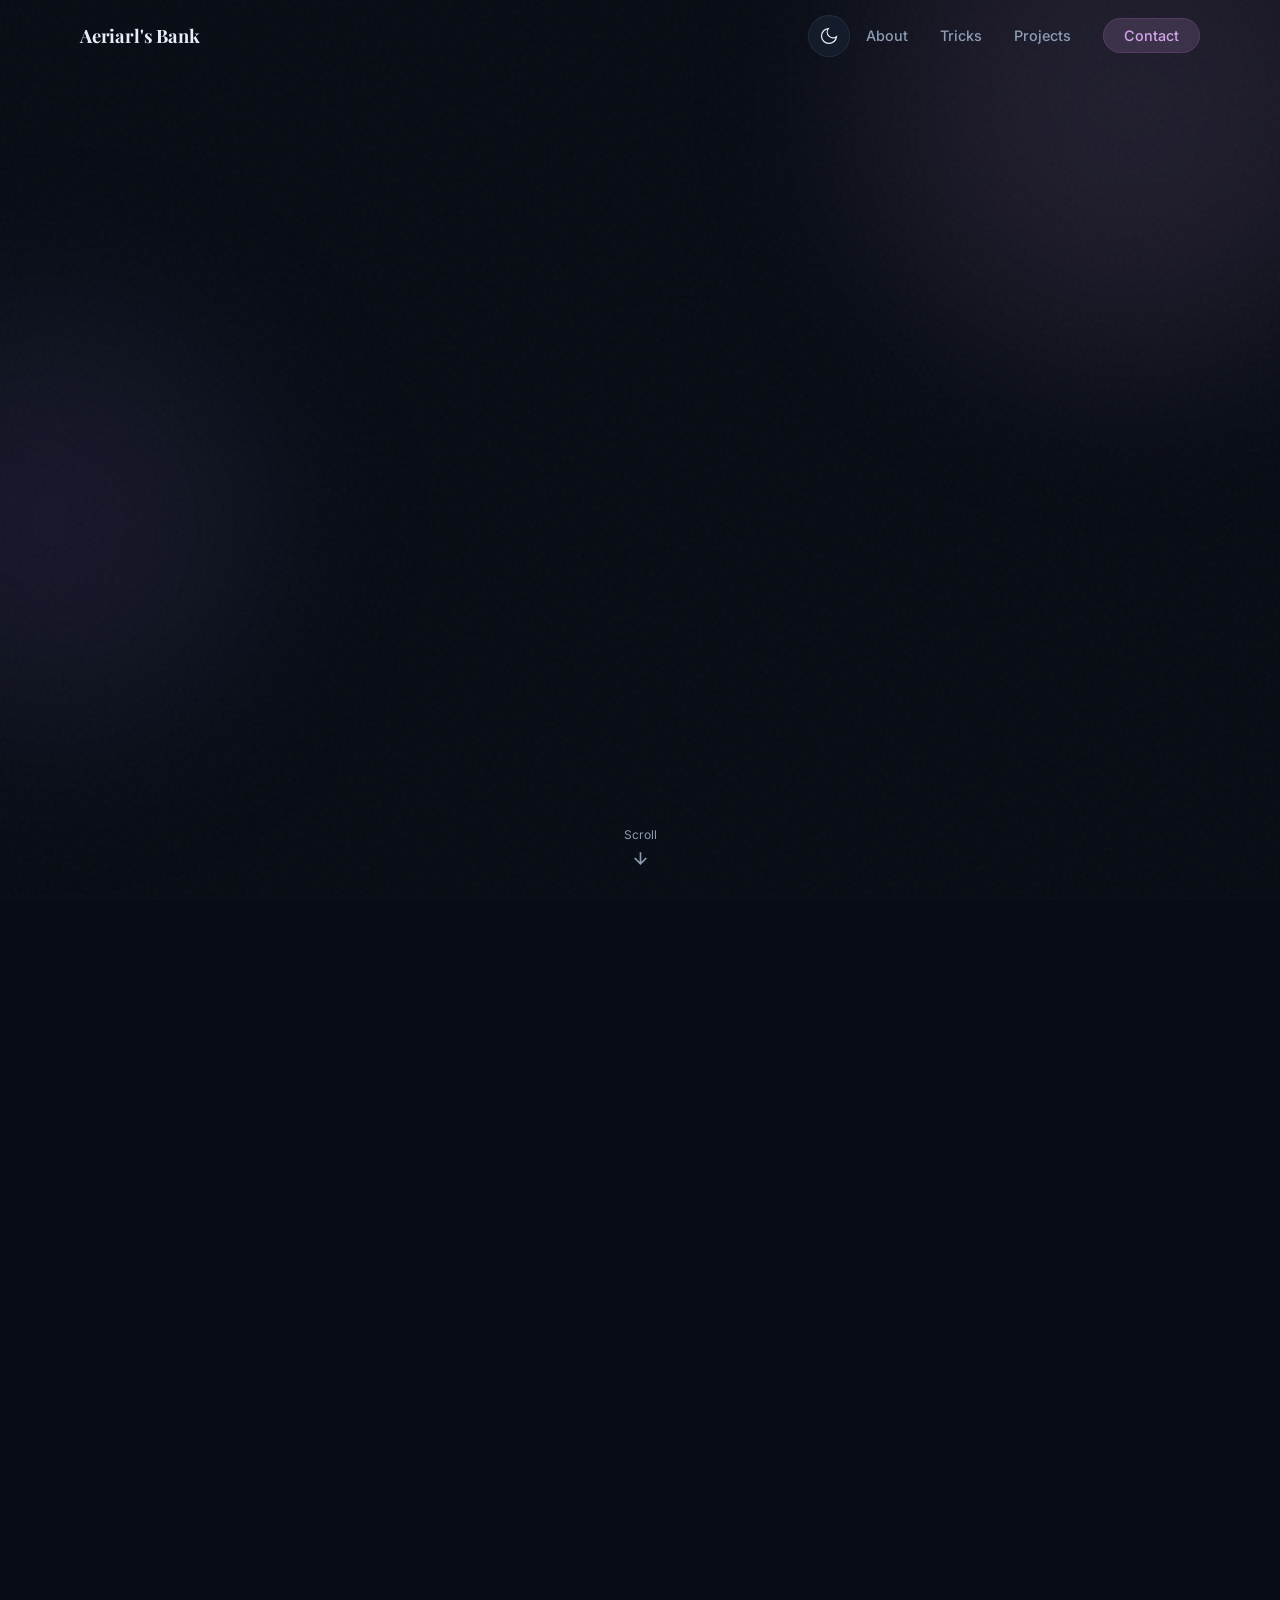
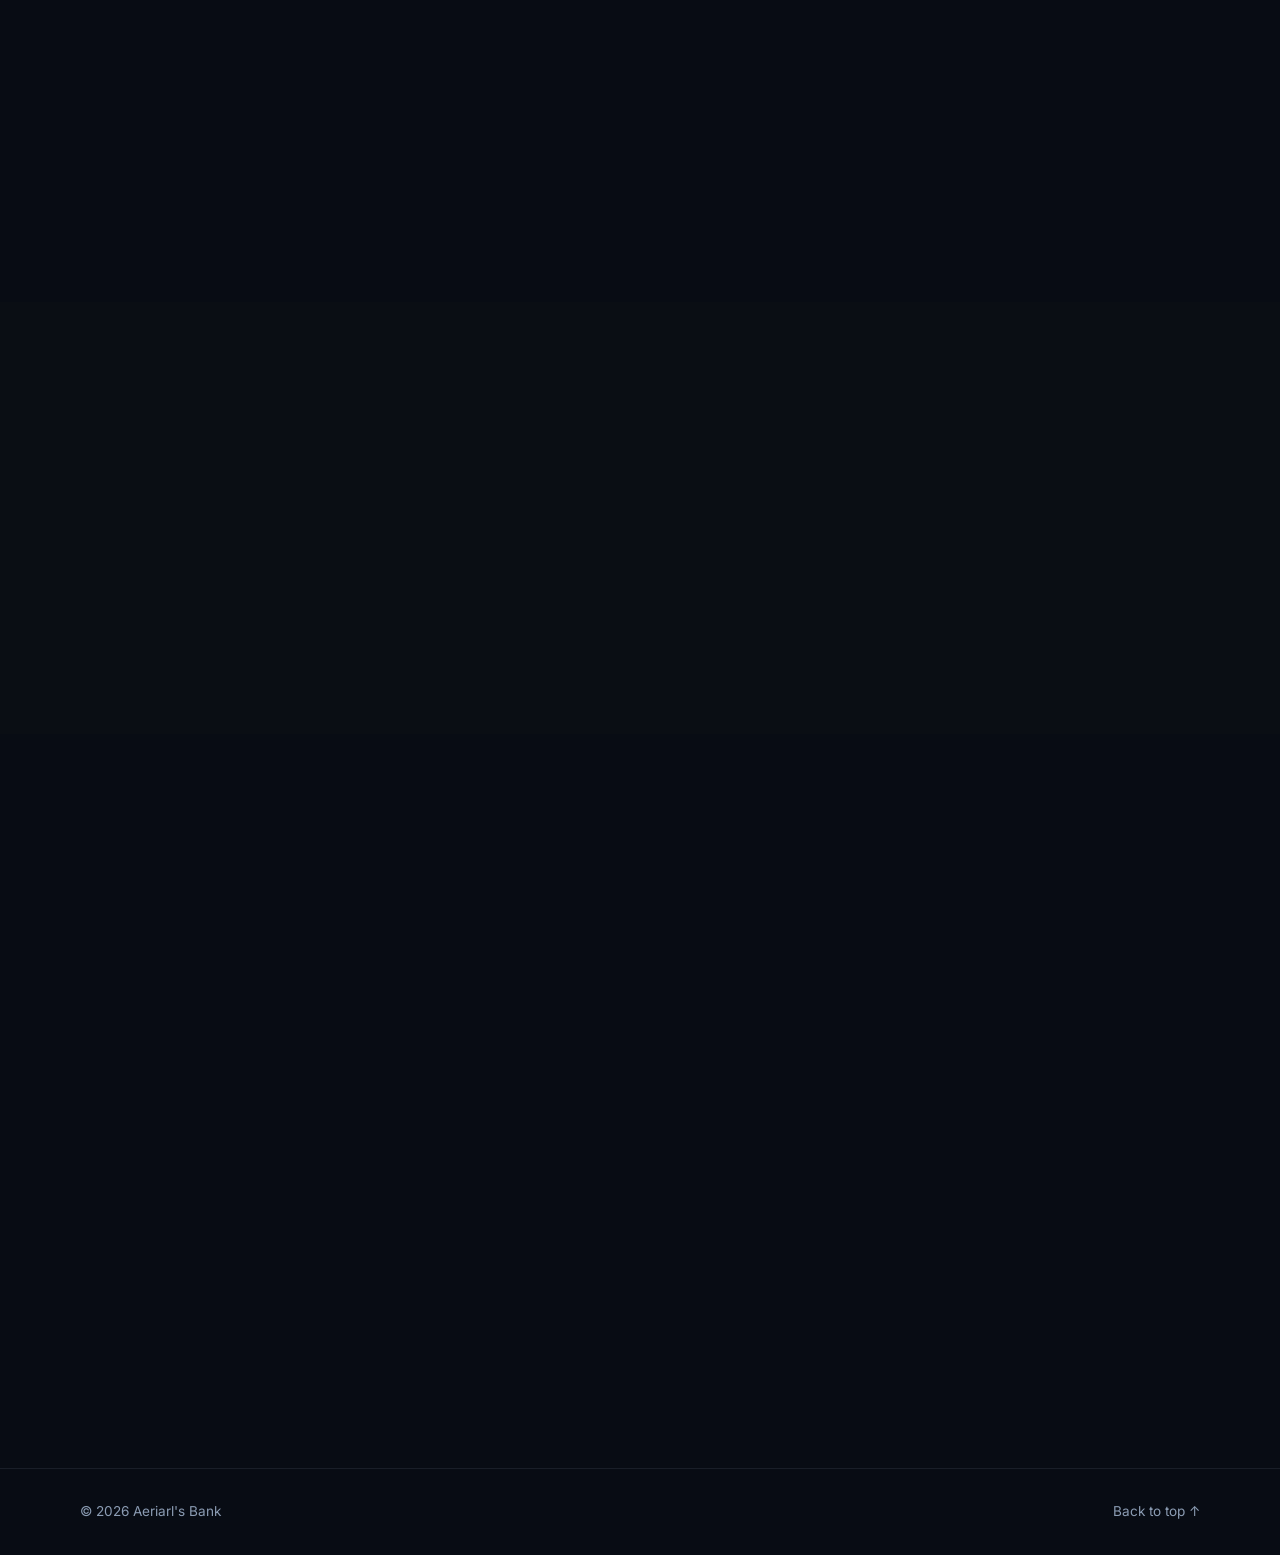
==== index.html @ e7c7d986 "Fix media upload: single video library, explicit About image, GitHub Pages LFS deploy. Co-authored-b" ====
<!DOCTYPE html>
<html lang="en" data-theme="dark">
<head>
  <meta charset="UTF-8" />
  <meta name="viewport" content="width=device-width, initial-scale=1.0" />
  <meta name="description" content="Aeriarl's Bank — discover, track, and combine aerial silks, hoop, and hammock skills." />
  <title>Aeriarl's Bank | Aerial Acrobatics</title>
  <link rel="preconnect" href="https://fonts.googleapis.com" />
  <link rel="preconnect" href="https://fonts.gstatic.com" crossorigin />
  <link href="https://fonts.googleapis.com/css2?family=Inter:wght@400;500;600;700&family=Playfair+Display:wght@600;700&display=swap" rel="stylesheet" />
  <link rel="stylesheet" href="styles.css" />
</head>
<body>
  <div class="noise" aria-hidden="true"></div>
  <div class="gradient-orb gradient-orb--1" aria-hidden="true"></div>
  <div class="gradient-orb gradient-orb--2" aria-hidden="true"></div>

  <header class="header" id="header">
    <nav class="nav container">
      <a href="#hero" class="nav__logo">Aeriarl's Bank</a>
      <div class="nav__actions">
        <button class="theme-toggle" id="themeToggle" type="button" aria-label="Toggle light mode">
          <svg class="theme-toggle__icon theme-toggle__icon--sun" viewBox="0 0 24 24" fill="none" stroke="currentColor" stroke-width="1.5" aria-hidden="true">
            <circle cx="12" cy="12" r="4"/><path d="M12 2v2M12 20v2M4.93 4.93l1.41 1.41M17.66 17.66l1.41 1.41M2 12h2M20 12h2M4.93 19.07l1.41-1.41M17.66 6.34l1.41-1.41"/>
          </svg>
          <svg class="theme-toggle__icon theme-toggle__icon--moon" viewBox="0 0 24 24" fill="none" stroke="currentColor" stroke-width="1.5" aria-hidden="true">
            <path d="M21 12.79A9 9 0 1111.21 3 7 7 0 0021 12.79z"/>
          </svg>
        </button>
        <button class="nav__toggle" id="navToggle" aria-label="Open menu" aria-expanded="false">
          <span></span><span></span><span></span>
        </button>
      </div>
      <ul class="nav__links" id="navLinks">
        <li><a href="#about" class="nav__link">About</a></li>
        <li><a href="#tricks" class="nav__link">Tricks</a></li>
        <li><a href="#projects" class="nav__link">Projects</a></li>
        <li><a href="#contact" class="nav__link nav__link--cta">Contact</a></li>
      </ul>
    </nav>
  </header>

  <main>
    <section class="hero" id="hero">
      <div class="container hero__inner">
        <div class="hero__content reveal">
          <p class="hero__eyebrow">
            <span class="hero__status"></span>
            Aerial silks · Hoop · Hammock
          </p>
          <h1 class="hero__title">
            Welcome to <span class="text-gradient">Aeriarl's Bank</span>
          </h1>
          <p class="hero__desc">
            Your personal library of aerial moves — browse tricks, watch performances,
            and build the routine you've been dreaming about.
          </p>
          <div class="hero__actions">
            <a href="#tricks" class="btn btn--primary">Explore Tricks</a>
            <a href="#projects" class="btn btn--ghost">Watch Projects</a>
          </div>
          <div class="hero__stats">
            <div class="hero__stat">
              <span class="hero__stat-num" data-count="4">0</span>
              <span class="hero__stat-label">Trick Videos</span>
            </div>
            <div class="hero__stat">
              <span class="hero__stat-num" data-count="4">0</span>
              <span class="hero__stat-label">Projects</span>
            </div>
            <div class="hero__stat">
              <span class="hero__stat-num" data-count="3">0</span>
              <span class="hero__stat-label">Apparatus</span>
            </div>
          </div>
        </div>
        <div class="hero__visual reveal reveal--delay">
          <div class="hero__card">
            <div class="hero__card-icon">✦</div>
            <h3>Silks · Hoop · Hammock</h3>
            <p>Scroll the feed, search by description, and save inspiration for your next session.</p>
          </div>
        </div>
      </div>
      <a href="#about" class="hero__scroll" aria-label="Scroll to about">
        <span>Scroll</span>
        <svg width="20" height="20" viewBox="0 0 24 24" fill="none" stroke="currentColor" stroke-width="2"><path d="M12 5v14M19 12l-7 7-7-7"/></svg>
      </a>
    </section>

    <section class="section about" id="about">
      <div class="container">
        <div class="section__header reveal">
          <span class="section__tag">01 — About</span>
          <h2 class="section__title">The Bank</h2>
        </div>
        <div class="about__banner reveal">
          <img
            src="assets/images/about-bg.jpeg"
            alt="Aerial acrobatics"
            class="about__banner-img"
            width="1920"
            height="1080"
            loading="eager"
          />
          <div class="about__banner-overlay" aria-hidden="true"></div>
          <div class="about__banner-content">
            <p class="about__banner-text">
              Discover, track, and combine aerial silks, hoop, and hammock skills. Built to spark
              inspiration for your next routine, performance, or training session.
            </p>
          </div>
        </div>
      </div>
    </section>

    <section class="section feed-section" id="tricks">
      <div class="container">
        <div class="section__header reveal">
          <span class="section__tag">02 — Tricks</span>
          <h2 class="section__title">Trick Library</h2>
          <p class="section__subtitle">Swipe through aerial moves — tap a video to play, read the description below.</p>
        </div>
        <div class="feed-toolbar reveal">
          <div class="search-bar">
            <svg viewBox="0 0 24 24" fill="none" stroke="currentColor" stroke-width="2" aria-hidden="true"><circle cx="11" cy="11" r="8"/><path d="M21 21l-4.35-4.35"/></svg>
            <input type="search" id="tricksSearch" placeholder="Search tricks by description..." autocomplete="off" />
          </div>
        </div>
        <div class="video-feed" id="tricksFeed" aria-label="Tricks video feed"></div>
        <p class="feed-empty" id="tricksEmpty" hidden>No tricks match your search.</p>
      </div>
    </section>

    <section class="section feed-section feed-section--alt" id="projects">
      <div class="container">
        <div class="section__header reveal">
          <span class="section__tag">03 — Projects</span>
          <h2 class="section__title">Performance Library</h2>
          <p class="section__subtitle">Full routines and projects from the aerial acrobatics collection.</p>
        </div>
        <div class="feed-toolbar reveal">
          <div class="search-bar">
            <svg viewBox="0 0 24 24" fill="none" stroke="currentColor" stroke-width="2" aria-hidden="true"><circle cx="11" cy="11" r="8"/><path d="M21 21l-4.35-4.35"/></svg>
            <input type="search" id="projectsSearch" placeholder="Search projects by description..." autocomplete="off" />
          </div>
        </div>
        <div class="video-feed" id="projectsFeed" aria-label="Projects video feed"></div>
        <p class="feed-empty" id="projectsEmpty" hidden>No projects match your search.</p>
      </div>
    </section>

    <section class="section contact" id="contact">
      <div class="container">
        <div class="contact__wrapper reveal">
          <div class="contact__info">
            <span class="section__tag">04 — Contact</span>
            <h2 class="section__title">Get in Touch</h2>
            <p>Questions about a trick, collaboration, or training? Send a message.</p>
            <div class="contact__links">
              <a href="mailto:hello@aeriarl.dev" class="contact__link">
                <svg viewBox="0 0 24 24" fill="none" stroke="currentColor" stroke-width="1.5"><path d="M3 8l7.89 5.26a2 2 0 002.22 0L21 8M5 19h14a2 2 0 002-2V7a2 2 0 00-2-2H5a2 2 0 00-2 2v10a2 2 0 002 2z"/></svg>
                hello@aeriarl.dev
              </a>
              <a href="https://github.com/tzabaryhagar-web/aerial-web" target="_blank" rel="noopener noreferrer" class="contact__link">
                <svg viewBox="0 0 24 24" fill="currentColor"><path d="M12 0C5.37 0 0 5.37 0 12c0 5.31 3.435 9.795 8.205 11.385.6.105.825-.255.825-.57 0-.285-.015-1.23-.015-2.235-3.015.555-3.795-.735-4.035-1.41-.135-.345-.72-1.41-1.23-1.695-.42-.225-1.02-.78-.015-.795.945-.015 1.62.87 1.845 1.23 1.08 1.815 2.805 1.305 3.495.99.105-.78.42-1.305.765-1.605-2.67-.3-5.46-1.335-5.46-5.925 0-1.305.465-2.385 1.23-3.225-.12-.3-.54-1.53.12-3.18 0 0 1.005-.315 3.3 1.23.96-.27 1.98-.405 3-.405s2.04.135 3 .405c2.295-1.56 3.3-1.23 3.3-1.23.66 1.65.24 2.88.12 3.18.765.84 1.23 1.905 1.23 3.225 0 4.605-2.805 5.625-5.475 5.925.435.375.81 1.095.81 2.22 0 1.605-.015 2.895-.015 3.3 0 .315.225.69.825.57A12.02 12.02 0 0024 12c0-6.63-5.37-12-12-12z"/></svg>
                GitHub
              </a>
            </div>
          </div>
          <form class="contact__form" id="contactForm" novalidate>
            <div class="form-group">
              <label for="name">Name</label>
              <input type="text" id="name" name="name" placeholder="Your name" required />
            </div>
            <div class="form-group">
              <label for="email">Email</label>
              <input type="email" id="email" name="email" placeholder="you@email.com" required />
            </div>
            <div class="form-group">
              <label for="message">Message</label>
              <textarea id="message" name="message" rows="4" placeholder="Your message..." required></textarea>
            </div>
            <button type="submit" class="btn btn--primary btn--full">Send Message</button>
            <p class="form-status" id="formStatus" role="status" aria-live="polite"></p>
          </form>
        </div>
      </div>
    </section>
  </main>

  <footer class="footer">
    <div class="container footer__inner">
      <p>&copy; <span id="year"></span> Aeriarl's Bank</p>
      <a href="#hero" class="footer__top">Back to top ↑</a>
    </div>
  </footer>

  <script src="videos-data.js"></script>
  <script src="script.js"></script>
</body>
</html>
---- styles.css ----
/* ===== Dark theme (default) ===== */
:root,
[data-theme="dark"] {
  --bg: #080c14;
  --bg-elevated: #0f1520;
  --surface: #141c2b;
  --surface-hover: #1a2438;
  --border: rgba(148, 163, 184, 0.12);
  --text: #e8edf5;
  --text-muted: #8b9cb3;
  --accent: #d4a5e8;
  --accent-secondary: #a78bfa;
  --accent-dim: rgba(212, 165, 232, 0.15);
  --gradient: linear-gradient(135deg, #d4a5e8 0%, #a78bfa 45%, #f0abfc 100%);
  --shadow: 0 4px 24px rgba(0, 0, 0, 0.4);
  --shadow-lg: 0 20px 60px rgba(0, 0, 0, 0.5);
  --orb-1: rgba(212, 165, 232, 0.12);
  --orb-2: rgba(167, 139, 250, 0.1);
  --header-bg: rgba(8, 12, 20, 0.85);
  --overlay: rgba(8, 12, 20, 0.38);
  --feed-bg: #0a0e14;
  --noise-opacity: 0.03;
}

/* ===== Light theme (soft, not white) ===== */
[data-theme="light"] {
  --bg: #f0ebe8;
  --bg-elevated: #e8e2de;
  --surface: #faf7f5;
  --surface-hover: #f3eeea;
  --border: rgba(120, 90, 110, 0.15);
  --text: #2d2430;
  --text-muted: #6b5d6e;
  --accent: #9b5ca8;
  --accent-secondary: #7c5cbf;
  --accent-dim: rgba(155, 92, 168, 0.12);
  --gradient: linear-gradient(135deg, #9b5ca8 0%, #7c5cbf 50%, #c77dba 100%);
  --shadow: 0 4px 24px rgba(80, 60, 70, 0.1);
  --shadow-lg: 0 20px 50px rgba(80, 60, 70, 0.12);
  --orb-1: rgba(155, 92, 168, 0.08);
  --orb-2: rgba(124, 92, 191, 0.06);
  --header-bg: rgba(240, 235, 232, 0.9);
  --overlay: rgba(250, 247, 245, 0.52);
  --feed-bg: #ebe6e3;
  --noise-opacity: 0.02;
}

/* ===== Shared tokens ===== */
:root {
  --radius: 12px;
  --radius-lg: 20px;
  --font: "Inter", system-ui, sans-serif;
  --font-display: "Playfair Display", Georgia, serif;
  --header-h: 72px;
  --transition: 0.25s cubic-bezier(0.4, 0, 0.2, 1);
  --feed-card-w: min(340px, 85vw);
  --feed-card-h: min(560px, 78vh);
}

*, *::before, *::after { box-sizing: border-box; margin: 0; padding: 0; }

html {
  scroll-behavior: smooth;
  scroll-padding-top: var(--header-h);
}

body {
  font-family: var(--font);
  background: var(--bg);
  color: var(--text);
  line-height: 1.6;
  overflow-x: hidden;
  -webkit-font-smoothing: antialiased;
  transition: background 0.35s ease, color 0.35s ease;
}

img, svg, video { display: block; max-width: 100%; }

a { color: inherit; text-decoration: none; }
ul { list-style: none; }
button, input, textarea { font: inherit; color: inherit; border: none; background: none; }

.container {
  width: min(1120px, 100% - 2rem);
  margin-inline: auto;
}

.text-gradient {
  background: var(--gradient);
  -webkit-background-clip: text;
  background-clip: text;
  -webkit-text-fill-color: transparent;
}

/* ===== Background ===== */
.noise {
  position: fixed;
  inset: 0;
  pointer-events: none;
  z-index: 0;
  opacity: var(--noise-opacity);
  background-image: url("data:image/svg+xml,%3Csvg viewBox='0 0 256 256' xmlns='http://www.w3.org/2000/svg'%3E%3Cfilter id='n'%3E%3CfeTurbulence type='fractalNoise' baseFrequency='0.9' numOctaves='4' stitchTiles='stitch'/%3E%3C/filter%3E%3Crect width='100%25' height='100%25' filter='url(%23n)'/%3E%3C/svg%3E");
}

.gradient-orb {
  position: fixed;
  border-radius: 50%;
  filter: blur(100px);
  pointer-events: none;
  z-index: 0;
  transition: background 0.35s ease;
}

.gradient-orb--1 {
  width: 500px;
  height: 500px;
  background: var(--orb-1);
  top: -150px;
  right: -100px;
}

.gradient-orb--2 {
  width: 400px;
  height: 400px;
  background: var(--orb-2);
  bottom: 20%;
  left: -150px;
}

/* ===== Header ===== */
.header {
  position: fixed;
  top: 0;
  left: 0;
  right: 0;
  z-index: 100;
  height: var(--header-h);
  transition: background var(--transition), box-shadow var(--transition);
}

.header--scrolled {
  background: var(--header-bg);
  backdrop-filter: blur(16px);
  -webkit-backdrop-filter: blur(16px);
  border-bottom: 1px solid var(--border);
}

.nav {
  display: flex;
  align-items: center;
  justify-content: space-between;
  height: 100%;
  gap: 1rem;
}

.nav__logo {
  font-family: var(--font-display);
  font-weight: 700;
  font-size: 1.15rem;
  letter-spacing: -0.01em;
  white-space: nowrap;
}

.nav__actions {
  display: flex;
  align-items: center;
  gap: 0.75rem;
  margin-left: auto;
}

.nav__links {
  display: flex;
  align-items: center;
  gap: 2rem;
}

.nav__link {
  font-size: 0.9rem;
  font-weight: 500;
  color: var(--text-muted);
  transition: color var(--transition);
  position: relative;
}

.nav__link::after {
  content: "";
  position: absolute;
  bottom: -4px;
  left: 0;
  width: 0;
  height: 2px;
  background: var(--gradient);
  border-radius: 2px;
  transition: width var(--transition);
}

.nav__link:hover,
.nav__link--active { color: var(--text); }

.nav__link:hover::after,
.nav__link--active::after { width: 100%; }

.nav__link--cta {
  padding: 0.5rem 1.25rem;
  background: var(--accent-dim);
  border: 1px solid rgba(155, 92, 168, 0.25);
  border-radius: 999px;
  color: var(--accent);
}

.nav__link--cta::after { display: none; }

.theme-toggle {
  width: 42px;
  height: 42px;
  display: flex;
  align-items: center;
  justify-content: center;
  border-radius: 50%;
  border: 1px solid var(--border);
  background: var(--surface);
  cursor: pointer;
  transition: border-color var(--transition), transform var(--transition);
}

.theme-toggle:hover {
  border-color: var(--accent);
  transform: scale(1.05);
}

.theme-toggle svg { width: 20px; height: 20px; }

.theme-toggle__icon--sun { display: none; }
.theme-toggle__icon--moon { display: block; }

[data-theme="light"] .theme-toggle__icon--sun { display: block; }
[data-theme="light"] .theme-toggle__icon--moon { display: none; }

.nav__toggle {
  display: none;
  flex-direction: column;
  gap: 5px;
  cursor: pointer;
  padding: 4px;
}

.nav__toggle span {
  display: block;
  width: 24px;
  height: 2px;
  background: var(--text);
  border-radius: 2px;
  transition: transform var(--transition), opacity var(--transition);
}

.nav__toggle--open span:nth-child(1) { transform: translateY(7px) rotate(45deg); }
.nav__toggle--open span:nth-child(2) { opacity: 0; }
.nav__toggle--open span:nth-child(3) { transform: translateY(-7px) rotate(-45deg); }

/* ===== Buttons ===== */
.btn {
  display: inline-flex;
  align-items: center;
  justify-content: center;
  padding: 0.75rem 1.5rem;
  font-weight: 600;
  font-size: 0.9rem;
  border-radius: 999px;
  cursor: pointer;
  transition: transform var(--transition), box-shadow var(--transition);
}

.btn:active { transform: scale(0.98); }

.btn--primary {
  background: var(--gradient);
  color: #fff;
  box-shadow: var(--shadow);
}

[data-theme="light"] .btn--primary { color: #fff; }

.btn--ghost {
  border: 1px solid var(--border);
  color: var(--text);
}

.btn--ghost:hover {
  border-color: var(--accent);
  color: var(--accent);
}

.btn--full { width: 100%; }

/* ===== Hero ===== */
.hero {
  position: relative;
  min-height: 100vh;
  display: flex;
  align-items: center;
  padding-top: var(--header-h);
  z-index: 1;
}

.hero__inner {
  display: grid;
  grid-template-columns: 1fr 1fr;
  gap: 4rem;
  align-items: center;
  padding-block: 4rem;
}

.hero__eyebrow {
  display: inline-flex;
  align-items: center;
  gap: 0.5rem;
  font-size: 0.85rem;
  color: var(--text-muted);
  margin-bottom: 1.25rem;
  padding: 0.35rem 0.85rem;
  background: var(--surface);
  border: 1px solid var(--border);
  border-radius: 999px;
}

.hero__status {
  width: 8px;
  height: 8px;
  background: var(--accent);
  border-radius: 50%;
  animation: pulse 2s ease-in-out infinite;
}

@keyframes pulse {
  0%, 100% { opacity: 1; }
  50% { opacity: 0.4; }
}

.hero__title {
  font-family: var(--font-display);
  font-size: clamp(2.25rem, 5vw, 3.5rem);
  font-weight: 700;
  line-height: 1.15;
  letter-spacing: -0.02em;
  margin-bottom: 1.25rem;
}

.hero__desc {
  font-size: 1.05rem;
  color: var(--text-muted);
  max-width: 32rem;
  margin-bottom: 2rem;
}

.hero__actions {
  display: flex;
  flex-wrap: wrap;
  gap: 1rem;
  margin-bottom: 2.5rem;
}

.hero__stats { display: flex; gap: 2.5rem; }

.hero__stat-num {
  display: block;
  font-size: 1.75rem;
  font-weight: 700;
  color: var(--accent);
}

.hero__stat-label {
  font-size: 0.8rem;
  color: var(--text-muted);
}

.hero__card {
  padding: 2.5rem;
  background: var(--surface);
  border: 1px solid var(--border);
  border-radius: var(--radius-lg);
  box-shadow: var(--shadow-lg);
  text-align: center;
}

.hero__card-icon {
  font-size: 2.5rem;
  color: var(--accent);
  margin-bottom: 1rem;
}

.hero__card h3 {
  font-family: var(--font-display);
  font-size: 1.35rem;
  margin-bottom: 0.75rem;
}

.hero__card p { color: var(--text-muted); font-size: 0.95rem; }

.hero__scroll {
  position: absolute;
  bottom: 2rem;
  left: 50%;
  transform: translateX(-50%);
  display: flex;
  flex-direction: column;
  align-items: center;
  gap: 0.25rem;
  font-size: 0.75rem;
  color: var(--text-muted);
  animation: bounce 2s ease-in-out infinite;
}

@keyframes bounce {
  0%, 100% { transform: translateX(-50%) translateY(0); }
  50% { transform: translateX(-50%) translateY(6px); }
}

/* ===== Sections ===== */
.section {
  position: relative;
  padding: 5rem 0;
  z-index: 1;
}

.section__tag {
  display: inline-block;
  font-size: 0.8rem;
  font-weight: 600;
  letter-spacing: 0.06em;
  text-transform: uppercase;
  color: var(--accent);
  margin-bottom: 0.5rem;
}

.section__title {
  font-family: var(--font-display);
  font-size: clamp(1.75rem, 4vw, 2.5rem);
  font-weight: 700;
  letter-spacing: -0.02em;
}

.section__subtitle {
  margin-top: 0.5rem;
  color: var(--text-muted);
  font-size: 0.95rem;
  max-width: 36rem;
}

.section__header { margin-bottom: 2rem; }

.reveal {
  opacity: 0;
  transform: translateY(24px);
  transition: opacity 0.6s ease, transform 0.6s ease;
}

.reveal--visible { opacity: 1; transform: translateY(0); }
.reveal--delay { transition-delay: 0.1s; }

/* ===== About banner ===== */
.about__banner {
  position: relative;
  border-radius: var(--radius-lg);
  overflow: hidden;
  min-height: 280px;
  border: 1px solid var(--border);
  box-shadow: var(--shadow-lg);
}

.about__banner-img {
  position: absolute;
  inset: 0;
  width: 100%;
  height: 100%;
  object-fit: cover;
  object-position: center;
}

.about__banner-overlay {
  position: absolute;
  inset: 0;
  background: var(--overlay);
  backdrop-filter: blur(1px);
}

.about__banner-content {
  position: relative;
  z-index: 1;
  display: flex;
  align-items: center;
  justify-content: center;
  min-height: 280px;
  padding: 3rem 2rem;
}

.about__banner-text {
  font-family: var(--font-display);
  font-size: clamp(1.15rem, 2.5vw, 1.5rem);
  font-weight: 600;
  line-height: 1.55;
  text-align: center;
  max-width: 42rem;
  color: var(--text);
  text-shadow: 0 1px 24px rgba(0, 0, 0, 0.15);
}

[data-theme="light"] .about__banner-text {
  text-shadow: 0 1px 12px rgba(255, 255, 255, 0.5);
}

/* ===== Search bar ===== */
.feed-toolbar { margin-bottom: 1.5rem; }

.search-bar {
  display: flex;
  align-items: center;
  gap: 0.75rem;
  padding: 0.85rem 1.25rem;
  background: var(--surface);
  border: 1px solid var(--border);
  border-radius: 999px;
  max-width: 480px;
  transition: border-color var(--transition), box-shadow var(--transition);
}

.search-bar:focus-within {
  border-color: var(--accent);
  box-shadow: 0 0 0 3px var(--accent-dim);
}

.search-bar svg {
  width: 20px;
  height: 20px;
  color: var(--text-muted);
  flex-shrink: 0;
}

.search-bar input {
  flex: 1;
  min-width: 0;
  background: transparent;
}

.search-bar input::placeholder { color: var(--text-muted); }
.search-bar input:focus { outline: none; }

.feed-section--alt { background: var(--feed-bg); }

.feed-empty {
  text-align: center;
  color: var(--text-muted);
  padding: 2rem;
}

/* ===== TikTok-style video feed ===== */
.video-feed {
  display: flex;
  gap: 1.25rem;
  overflow-x: auto;
  overflow-y: hidden;
  scroll-snap-type: x mandatory;
  scroll-padding: 1rem;
  padding: 0.5rem 0 1.5rem;
  -webkit-overflow-scrolling: touch;
  scrollbar-width: thin;
  scrollbar-color: var(--accent) transparent;
}

.video-feed::-webkit-scrollbar { height: 6px; }
.video-feed::-webkit-scrollbar-thumb {
  background: var(--accent);
  border-radius: 999px;
}

.video-card {
  flex: 0 0 var(--feed-card-w);
  scroll-snap-align: center;
  scroll-snap-stop: always;
  display: flex;
  flex-direction: column;
  background: var(--surface);
  border: 1px solid var(--border);
  border-radius: var(--radius-lg);
  overflow: hidden;
  box-shadow: var(--shadow);
  transition: transform var(--transition), box-shadow var(--transition);
}

.video-card:hover {
  transform: translateY(-4px);
  box-shadow: var(--shadow-lg);
}

.video-card.is-hidden { display: none; }

.video-card__media {
  position: relative;
  width: 100%;
  height: var(--feed-card-h);
  background: #000;
  cursor: pointer;
}

.video-card__media video {
  width: 100%;
  height: 100%;
  object-fit: cover;
}

.video-card__play {
  position: absolute;
  inset: 0;
  display: flex;
  align-items: center;
  justify-content: center;
  background: rgba(0, 0, 0, 0.25);
  transition: opacity var(--transition);
  pointer-events: none;
}

.video-card__play svg {
  width: 56px;
  height: 56px;
  color: #fff;
  filter: drop-shadow(0 2px 8px rgba(0, 0, 0, 0.4));
}

.video-card.is-playing .video-card__play {
  opacity: 0;
}

.video-card__body {
  padding: 1.25rem;
  flex: 1;
}

.video-card__title {
  font-weight: 700;
  font-size: 1.05rem;
  margin-bottom: 0.35rem;
}

.video-card__desc {
  font-size: 0.88rem;
  color: var(--text-muted);
  line-height: 1.5;
  display: -webkit-box;
  -webkit-line-clamp: 3;
  -webkit-box-orient: vertical;
  overflow: hidden;
}

.video-card__tags {
  display: flex;
  flex-wrap: wrap;
  gap: 0.35rem;
  margin-top: 0.75rem;
}

.video-card__tags span {
  font-size: 0.7rem;
  padding: 0.2rem 0.55rem;
  background: var(--accent-dim);
  color: var(--accent);
  border-radius: 999px;
}

/* ===== Contact ===== */
.contact__wrapper {
  display: grid;
  grid-template-columns: 1fr 1fr;
  gap: 4rem;
  padding: 3rem;
  background: var(--surface);
  border: 1px solid var(--border);
  border-radius: var(--radius-lg);
}

.contact__info .section__title { margin-bottom: 1rem; }
.contact__info > p { color: var(--text-muted); margin-bottom: 2rem; }

.contact__links { display: flex; flex-direction: column; gap: 1rem; }

.contact__link {
  display: inline-flex;
  align-items: center;
  gap: 0.75rem;
  font-size: 0.95rem;
  color: var(--text-muted);
  transition: color var(--transition);
}

.contact__link:hover { color: var(--accent); }
.contact__link svg { width: 20px; height: 20px; }

.form-group { margin-bottom: 1.25rem; }

.form-group label {
  display: block;
  font-size: 0.85rem;
  font-weight: 500;
  margin-bottom: 0.4rem;
  color: var(--text-muted);
}

.form-group input,
.form-group textarea {
  width: 100%;
  padding: 0.85rem 1rem;
  background: var(--bg);
  border: 1px solid var(--border);
  border-radius: var(--radius);
  transition: border-color var(--transition), box-shadow var(--transition);
}

.form-group input:focus,
.form-group textarea:focus {
  outline: none;
  border-color: var(--accent);
  box-shadow: 0 0 0 3px var(--accent-dim);
}

.form-group textarea {
  resize: vertical;
  min-height: 120px;
}

.form-status {
  margin-top: 1rem;
  font-size: 0.9rem;
  text-align: center;
  min-height: 1.4em;
}

.form-status--success { color: #34d399; }
.form-status--error { color: #f87171; }

/* ===== Footer ===== */
.footer {
  position: relative;
  z-index: 1;
  padding: 2rem 0;
  border-top: 1px solid var(--border);
}

.footer__inner {
  display: flex;
  justify-content: space-between;
  align-items: center;
  font-size: 0.85rem;
  color: var(--text-muted);
}

.footer__top:hover { color: var(--accent); }

/* ===== Responsive ===== */
@media (max-width: 1024px) {
  .hero__inner {
    grid-template-columns: 1fr;
    text-align: center;
  }

  .hero__desc { margin-inline: auto; }
  .hero__actions, .hero__stats { justify-content: center; }
  .hero__visual { max-width: 400px; margin-inline: auto; }
  .contact__wrapper { grid-template-columns: 1fr; }
}

@media (max-width: 768px) {
  .nav__toggle { display: flex; }

  .nav__links {
    position: fixed;
    top: var(--header-h);
    left: 0;
    right: 0;
    flex-direction: column;
    gap: 0;
    padding: 1.5rem;
    background: var(--header-bg);
    backdrop-filter: blur(16px);
    border-bottom: 1px solid var(--border);
    transform: translateY(-100%);
    opacity: 0;
    visibility: hidden;
    transition: transform var(--transition), opacity var(--transition), visibility var(--transition);
  }

  .nav__links--open {
    transform: translateY(0);
    opacity: 1;
    visibility: visible;
  }

  .nav__link {
    display: block;
    padding: 1rem 0;
    font-size: 1rem;
    border-bottom: 1px solid var(--border);
  }

  .nav__link--cta { text-align: center; margin-top: 0.5rem; }

  .hero__scroll { display: none; }

  .contact__wrapper { padding: 1.5rem; gap: 2rem; }

  .footer__inner {
    flex-direction: column;
    gap: 0.75rem;
    text-align: center;
  }

  :root {
    --feed-card-h: min(480px, 65vh);
  }
}

@media (max-width: 480px) {
  .hero__actions { flex-direction: column; }
  .hero__actions .btn { width: 100%; }
  .section { padding: 3.5rem 0; }
  .hero__stats { gap: 1.5rem; }
}
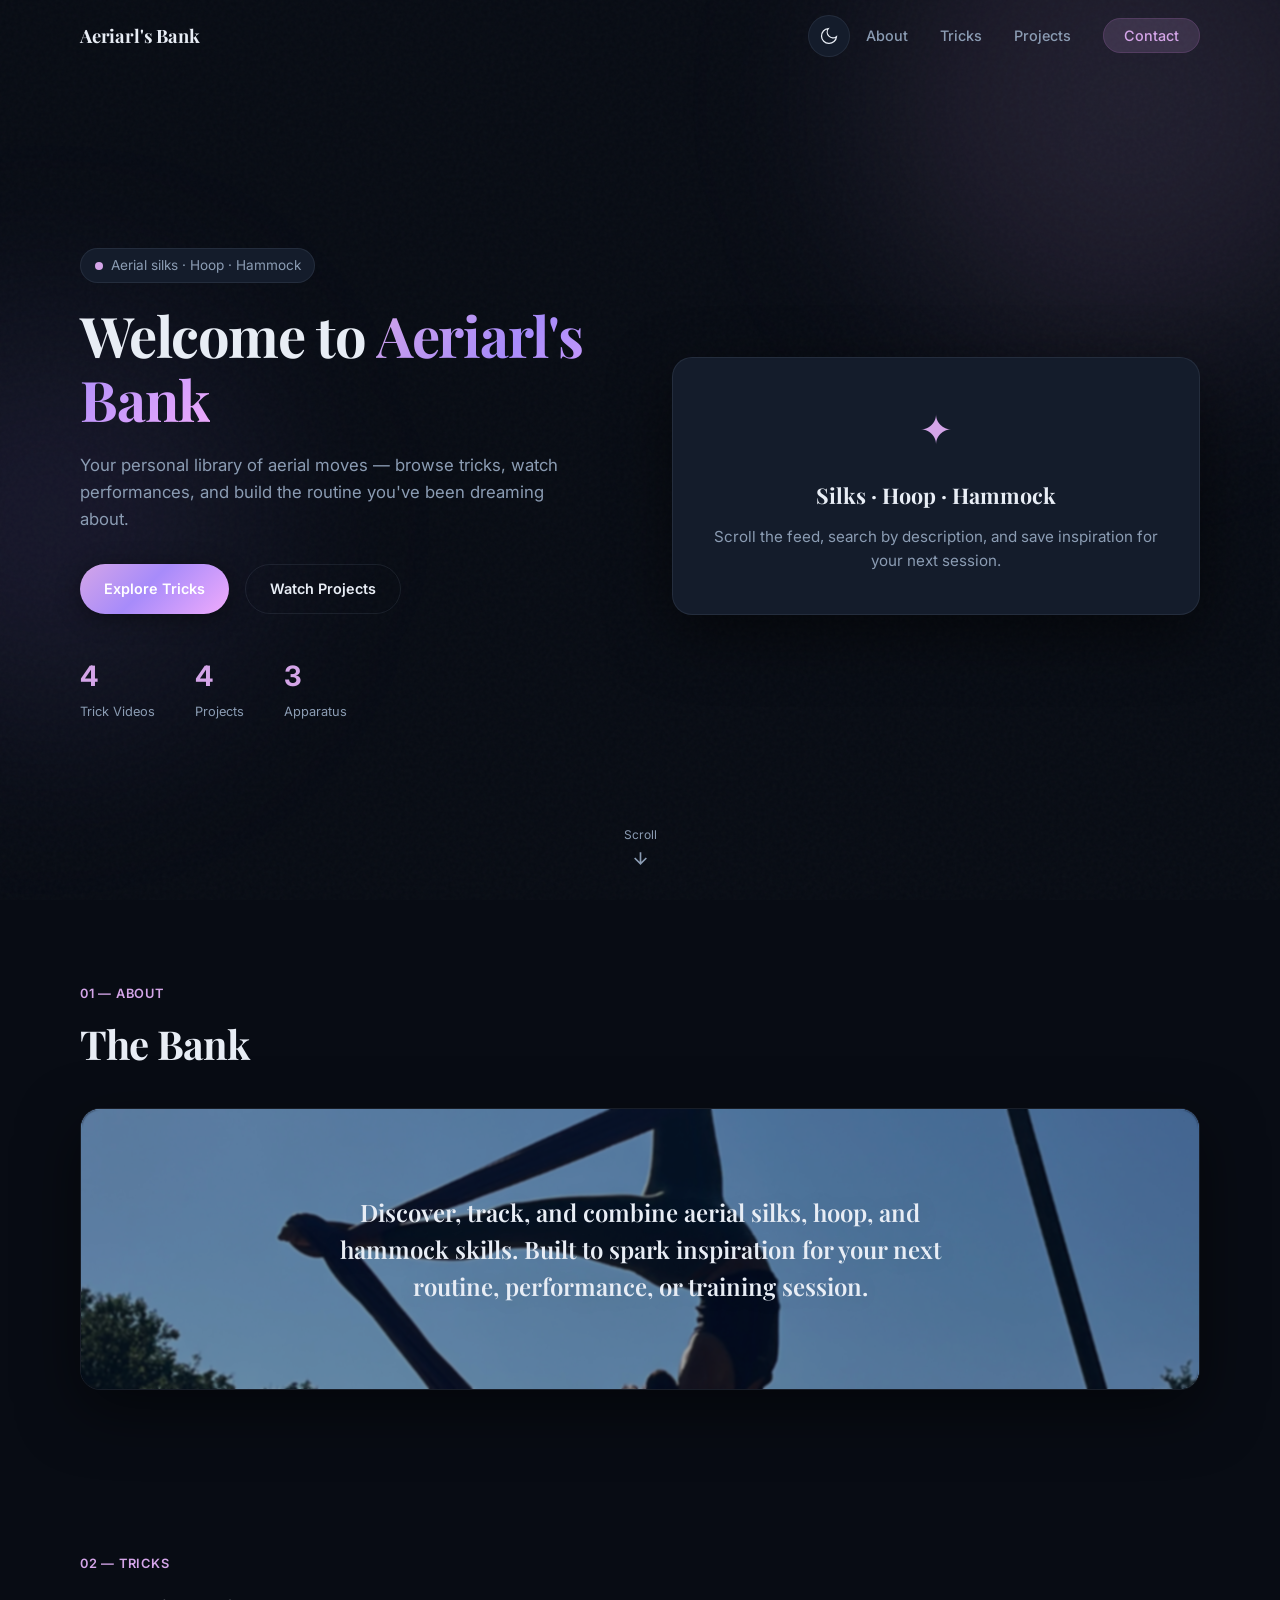
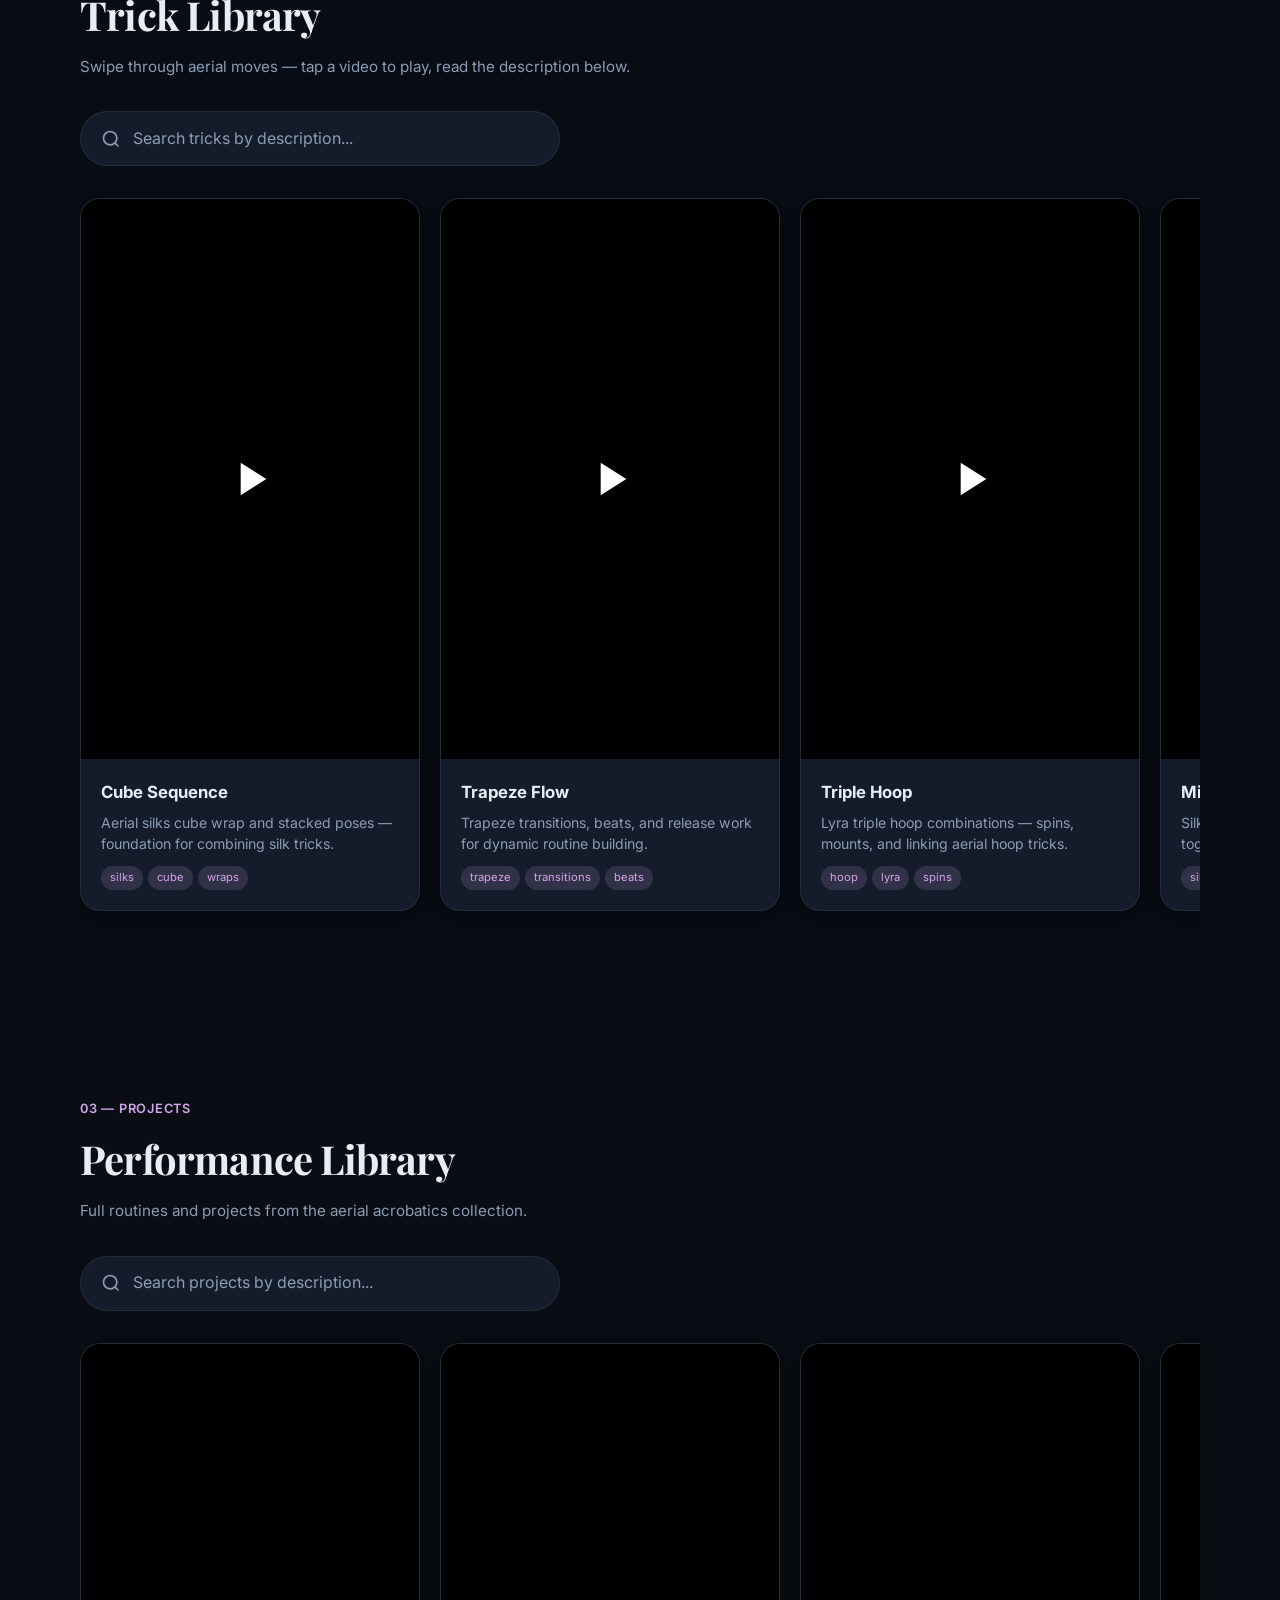
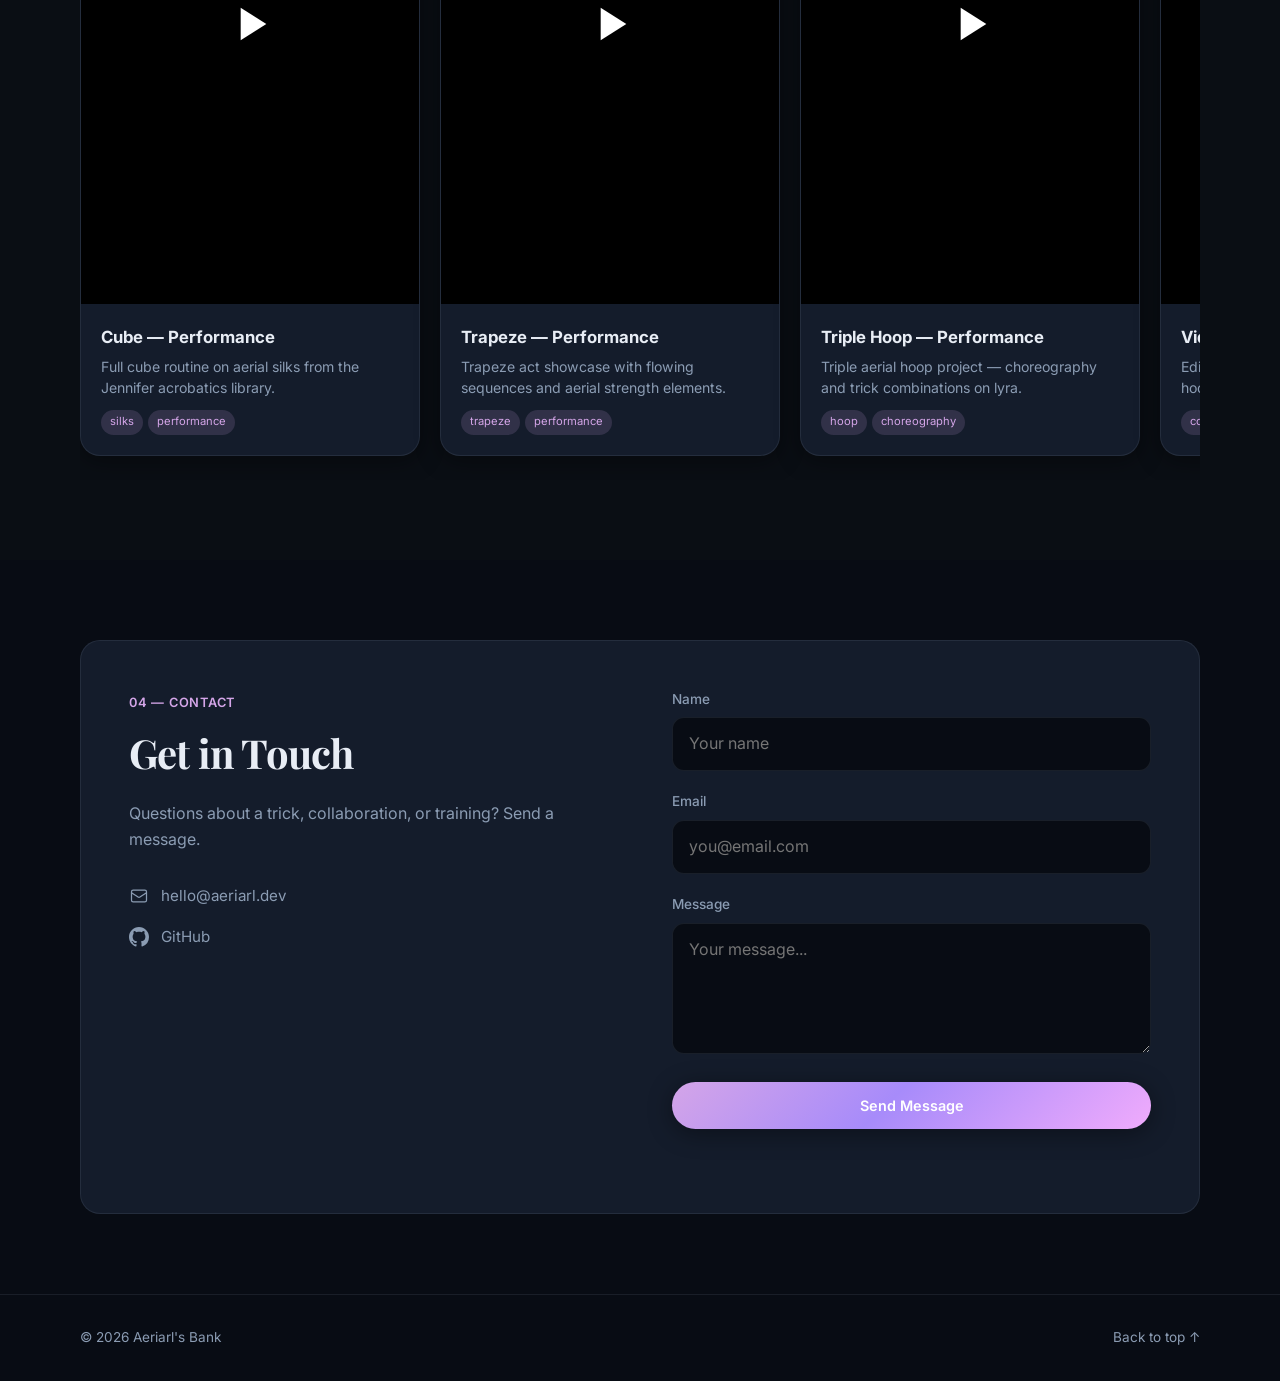
==== commit 6500d658: "Fix invisible UI: embed videos and About in HTML, remove hidden reveal animations. Co-authored-by: C" ====
--- a/index.html
+++ b/index.html
@@ -4,11 +4,12 @@
   <meta charset="UTF-8" />
   <meta name="viewport" content="width=device-width, initial-scale=1.0" />
   <meta name="description" content="Aeriarl's Bank — discover, track, and combine aerial silks, hoop, and hammock skills." />
+  <meta name="base-path" content="/aerial-web/" />
   <title>Aeriarl's Bank | Aerial Acrobatics</title>
   <link rel="preconnect" href="https://fonts.googleapis.com" />
   <link rel="preconnect" href="https://fonts.gstatic.com" crossorigin />
   <link href="https://fonts.googleapis.com/css2?family=Inter:wght@400;500;600;700&family=Playfair+Display:wght@600;700&display=swap" rel="stylesheet" />
-  <link rel="stylesheet" href="styles.css" />
+  <link rel="stylesheet" href="styles.css?v=3" />
 </head>
 <body>
   <div class="noise" aria-hidden="true"></div>
@@ -43,7 +44,7 @@
   <main>
     <section class="hero" id="hero">
       <div class="container hero__inner">
-        <div class="hero__content reveal">
+        <div class="hero__content">
           <p class="hero__eyebrow">
             <span class="hero__status"></span>
             Aerial silks · Hoop · Hammock
@@ -61,20 +62,20 @@
           </div>
           <div class="hero__stats">
             <div class="hero__stat">
-              <span class="hero__stat-num" data-count="4">0</span>
+              <span class="hero__stat-num">4</span>
               <span class="hero__stat-label">Trick Videos</span>
             </div>
             <div class="hero__stat">
-              <span class="hero__stat-num" data-count="4">0</span>
+              <span class="hero__stat-num">4</span>
               <span class="hero__stat-label">Projects</span>
             </div>
             <div class="hero__stat">
-              <span class="hero__stat-num" data-count="3">0</span>
+              <span class="hero__stat-num">3</span>
               <span class="hero__stat-label">Apparatus</span>
             </div>
           </div>
         </div>
-        <div class="hero__visual reveal reveal--delay">
+        <div class="hero__visual">
           <div class="hero__card">
             <div class="hero__card-icon">✦</div>
             <h3>Silks · Hoop · Hammock</h3>
@@ -90,11 +91,11 @@
 
     <section class="section about" id="about">
       <div class="container">
-        <div class="section__header reveal">
+        <div class="section__header">
           <span class="section__tag">01 — About</span>
           <h2 class="section__title">The Bank</h2>
         </div>
-        <div class="about__banner reveal">
+        <div class="about__banner">
           <img
             src="assets/images/about-bg.jpeg"
             alt="Aerial acrobatics"
@@ -116,43 +117,133 @@
 
     <section class="section feed-section" id="tricks">
       <div class="container">
-        <div class="section__header reveal">
+        <div class="section__header">
           <span class="section__tag">02 — Tricks</span>
           <h2 class="section__title">Trick Library</h2>
           <p class="section__subtitle">Swipe through aerial moves — tap a video to play, read the description below.</p>
         </div>
-        <div class="feed-toolbar reveal">
+        <div class="feed-toolbar">
           <div class="search-bar">
             <svg viewBox="0 0 24 24" fill="none" stroke="currentColor" stroke-width="2" aria-hidden="true"><circle cx="11" cy="11" r="8"/><path d="M21 21l-4.35-4.35"/></svg>
             <input type="search" id="tricksSearch" placeholder="Search tricks by description..." autocomplete="off" />
           </div>
         </div>
-        <div class="video-feed" id="tricksFeed" aria-label="Tricks video feed"></div>
+        <div class="video-feed" id="tricksFeed" aria-label="Tricks video feed">
+          <article class="video-card" data-search-text="cube sequence aerial silks cube wrap stacked poses foundation combining silk tricks silks cube wraps">
+            <div class="video-card__media" role="button" tabindex="0" aria-label="Play Cube Sequence">
+              <video src="assets/videos/cube.mp4" preload="metadata" playsinline loop muted></video>
+              <div class="video-card__play" aria-hidden="true"><svg viewBox="0 0 24 24" fill="currentColor"><path d="M8 5v14l11-7z"/></svg></div>
+            </div>
+            <div class="video-card__body">
+              <h3 class="video-card__title">Cube Sequence</h3>
+              <p class="video-card__desc">Aerial silks cube wrap and stacked poses — foundation for combining silk tricks.</p>
+              <div class="video-card__tags"><span>silks</span><span>cube</span><span>wraps</span></div>
+            </div>
+          </article>
+          <article class="video-card" data-search-text="trapeze flow trapeze transitions beats release work dynamic routine building trapeze transitions beats">
+            <div class="video-card__media" role="button" tabindex="0" aria-label="Play Trapeze Flow">
+              <video src="assets/videos/trapeze.mp4" preload="metadata" playsinline loop muted></video>
+              <div class="video-card__play" aria-hidden="true"><svg viewBox="0 0 24 24" fill="currentColor"><path d="M8 5v14l11-7z"/></svg></div>
+            </div>
+            <div class="video-card__body">
+              <h3 class="video-card__title">Trapeze Flow</h3>
+              <p class="video-card__desc">Trapeze transitions, beats, and release work for dynamic routine building.</p>
+              <div class="video-card__tags"><span>trapeze</span><span>transitions</span><span>beats</span></div>
+            </div>
+          </article>
+          <article class="video-card" data-search-text="triple hoop lyra triple hoop combinations spins mounts linking aerial hoop tricks hoop lyra spins">
+            <div class="video-card__media" role="button" tabindex="0" aria-label="Play Triple Hoop">
+              <video src="assets/videos/triple-hoop.mp4" preload="metadata" playsinline loop muted></video>
+              <div class="video-card__play" aria-hidden="true"><svg viewBox="0 0 24 24" fill="currentColor"><path d="M8 5v14l11-7z"/></svg></div>
+            </div>
+            <div class="video-card__body">
+              <h3 class="video-card__title">Triple Hoop</h3>
+              <p class="video-card__desc">Lyra triple hoop combinations — spins, mounts, and linking aerial hoop tricks.</p>
+              <div class="video-card__tags"><span>hoop</span><span>lyra</span><span>spins</span></div>
+            </div>
+          </article>
+          <article class="video-card" data-search-text="mixed apparatus silks hoop hammock skills woven together inspiration next combo silks hoop hammock combo">
+            <div class="video-card__media" role="button" tabindex="0" aria-label="Play Mixed Apparatus">
+              <video src="assets/videos/video-project-1.mp4" preload="metadata" playsinline loop muted></video>
+              <div class="video-card__play" aria-hidden="true"><svg viewBox="0 0 24 24" fill="currentColor"><path d="M8 5v14l11-7z"/></svg></div>
+            </div>
+            <div class="video-card__body">
+              <h3 class="video-card__title">Mixed Apparatus</h3>
+              <p class="video-card__desc">Silks, hoop, and hammock skills woven together — inspiration for your next combo.</p>
+              <div class="video-card__tags"><span>silks</span><span>hoop</span><span>hammock</span><span>combo</span></div>
+            </div>
+          </article>
+        </div>
         <p class="feed-empty" id="tricksEmpty" hidden>No tricks match your search.</p>
       </div>
     </section>
 
     <section class="section feed-section feed-section--alt" id="projects">
       <div class="container">
-        <div class="section__header reveal">
+        <div class="section__header">
           <span class="section__tag">03 — Projects</span>
           <h2 class="section__title">Performance Library</h2>
           <p class="section__subtitle">Full routines and projects from the aerial acrobatics collection.</p>
         </div>
-        <div class="feed-toolbar reveal">
+        <div class="feed-toolbar">
           <div class="search-bar">
             <svg viewBox="0 0 24 24" fill="none" stroke="currentColor" stroke-width="2" aria-hidden="true"><circle cx="11" cy="11" r="8"/><path d="M21 21l-4.35-4.35"/></svg>
             <input type="search" id="projectsSearch" placeholder="Search projects by description..." autocomplete="off" />
           </div>
         </div>
-        <div class="video-feed" id="projectsFeed" aria-label="Projects video feed"></div>
+        <div class="video-feed" id="projectsFeed" aria-label="Projects video feed">
+          <article class="video-card" data-search-text="cube performance full cube routine aerial silks jennifer acrobatics library silks performance">
+            <div class="video-card__media" role="button" tabindex="0" aria-label="Play Cube Performance">
+              <video src="assets/videos/cube.mp4" preload="metadata" playsinline loop muted></video>
+              <div class="video-card__play" aria-hidden="true"><svg viewBox="0 0 24 24" fill="currentColor"><path d="M8 5v14l11-7z"/></svg></div>
+            </div>
+            <div class="video-card__body">
+              <h3 class="video-card__title">Cube — Performance</h3>
+              <p class="video-card__desc">Full cube routine on aerial silks from the Jennifer acrobatics library.</p>
+              <div class="video-card__tags"><span>silks</span><span>performance</span></div>
+            </div>
+          </article>
+          <article class="video-card" data-search-text="trapeze performance trapeze act showcase flowing sequences aerial strength elements trapeze performance">
+            <div class="video-card__media" role="button" tabindex="0" aria-label="Play Trapeze Performance">
+              <video src="assets/videos/trapeze.mp4" preload="metadata" playsinline loop muted></video>
+              <div class="video-card__play" aria-hidden="true"><svg viewBox="0 0 24 24" fill="currentColor"><path d="M8 5v14l11-7z"/></svg></div>
+            </div>
+            <div class="video-card__body">
+              <h3 class="video-card__title">Trapeze — Performance</h3>
+              <p class="video-card__desc">Trapeze act showcase with flowing sequences and aerial strength elements.</p>
+              <div class="video-card__tags"><span>trapeze</span><span>performance</span></div>
+            </div>
+          </article>
+          <article class="video-card" data-search-text="triple hoop performance triple aerial hoop project choreography trick combinations lyra hoop choreography">
+            <div class="video-card__media" role="button" tabindex="0" aria-label="Play Triple Hoop Performance">
+              <video src="assets/videos/triple-hoop.mp4" preload="metadata" playsinline loop muted></video>
+              <div class="video-card__play" aria-hidden="true"><svg viewBox="0 0 24 24" fill="currentColor"><path d="M8 5v14l11-7z"/></svg></div>
+            </div>
+            <div class="video-card__body">
+              <h3 class="video-card__title">Triple Hoop — Performance</h3>
+              <p class="video-card__desc">Triple aerial hoop project — choreography and trick combinations on lyra.</p>
+              <div class="video-card__tags"><span>hoop</span><span>choreography</span></div>
+            </div>
+          </article>
+          <article class="video-card" data-search-text="video project 1 edited aerial acrobatics compilation silks hoop hammock highlights compilation routine">
+            <div class="video-card__media" role="button" tabindex="0" aria-label="Play Video Project 1">
+              <video src="assets/videos/video-project-1.mp4" preload="metadata" playsinline loop muted></video>
+              <div class="video-card__play" aria-hidden="true"><svg viewBox="0 0 24 24" fill="currentColor"><path d="M8 5v14l11-7z"/></svg></div>
+            </div>
+            <div class="video-card__body">
+              <h3 class="video-card__title">Video Project 1</h3>
+              <p class="video-card__desc">Edited aerial acrobatics compilation — silks, hoop, and hammock highlights.</p>
+              <div class="video-card__tags"><span>compilation</span><span>routine</span></div>
+            </div>
+          </article>
+        </div>
         <p class="feed-empty" id="projectsEmpty" hidden>No projects match your search.</p>
       </div>
     </section>
 
     <section class="section contact" id="contact">
       <div class="container">
-        <div class="contact__wrapper reveal">
+        <div class="contact__wrapper">
           <div class="contact__info">
             <span class="section__tag">04 — Contact</span>
             <h2 class="section__title">Get in Touch</h2>
@@ -196,7 +287,6 @@
     </div>
   </footer>
 
-  <script src="videos-data.js"></script>
-  <script src="script.js"></script>
+  <script src="script.js?v=3"></script>
 </body>
 </html>
--- a/styles.css
+++ b/styles.css
@@ -448,14 +448,7 @@
 
 .section__header { margin-bottom: 2rem; }
 
-.reveal {
-  opacity: 0;
-  transform: translateY(24px);
-  transition: opacity 0.6s ease, transform 0.6s ease;
-}
-
-.reveal--visible { opacity: 1; transform: translateY(0); }
-.reveal--delay { transition-delay: 0.1s; }
+/* Content is visible by default — no hidden-until-scroll */
 
 /* ===== About banner ===== */
 .about__banner {
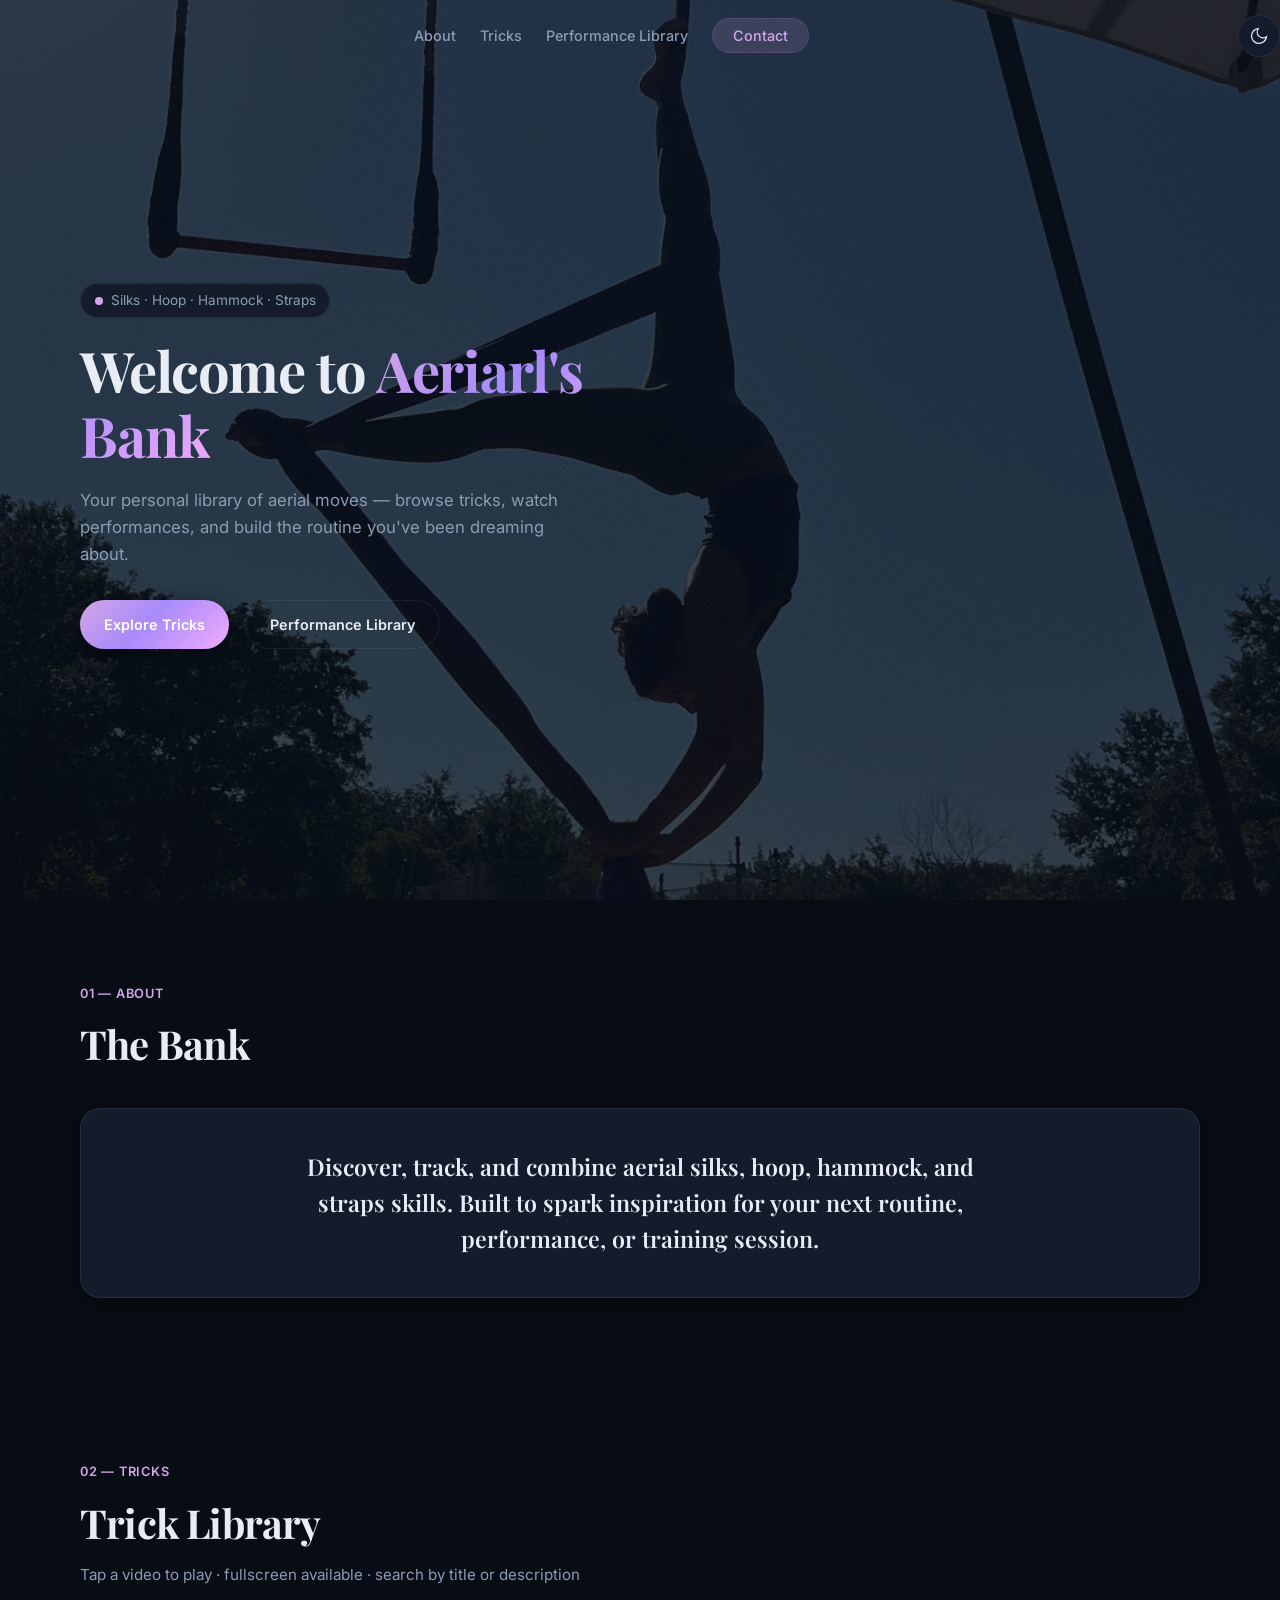
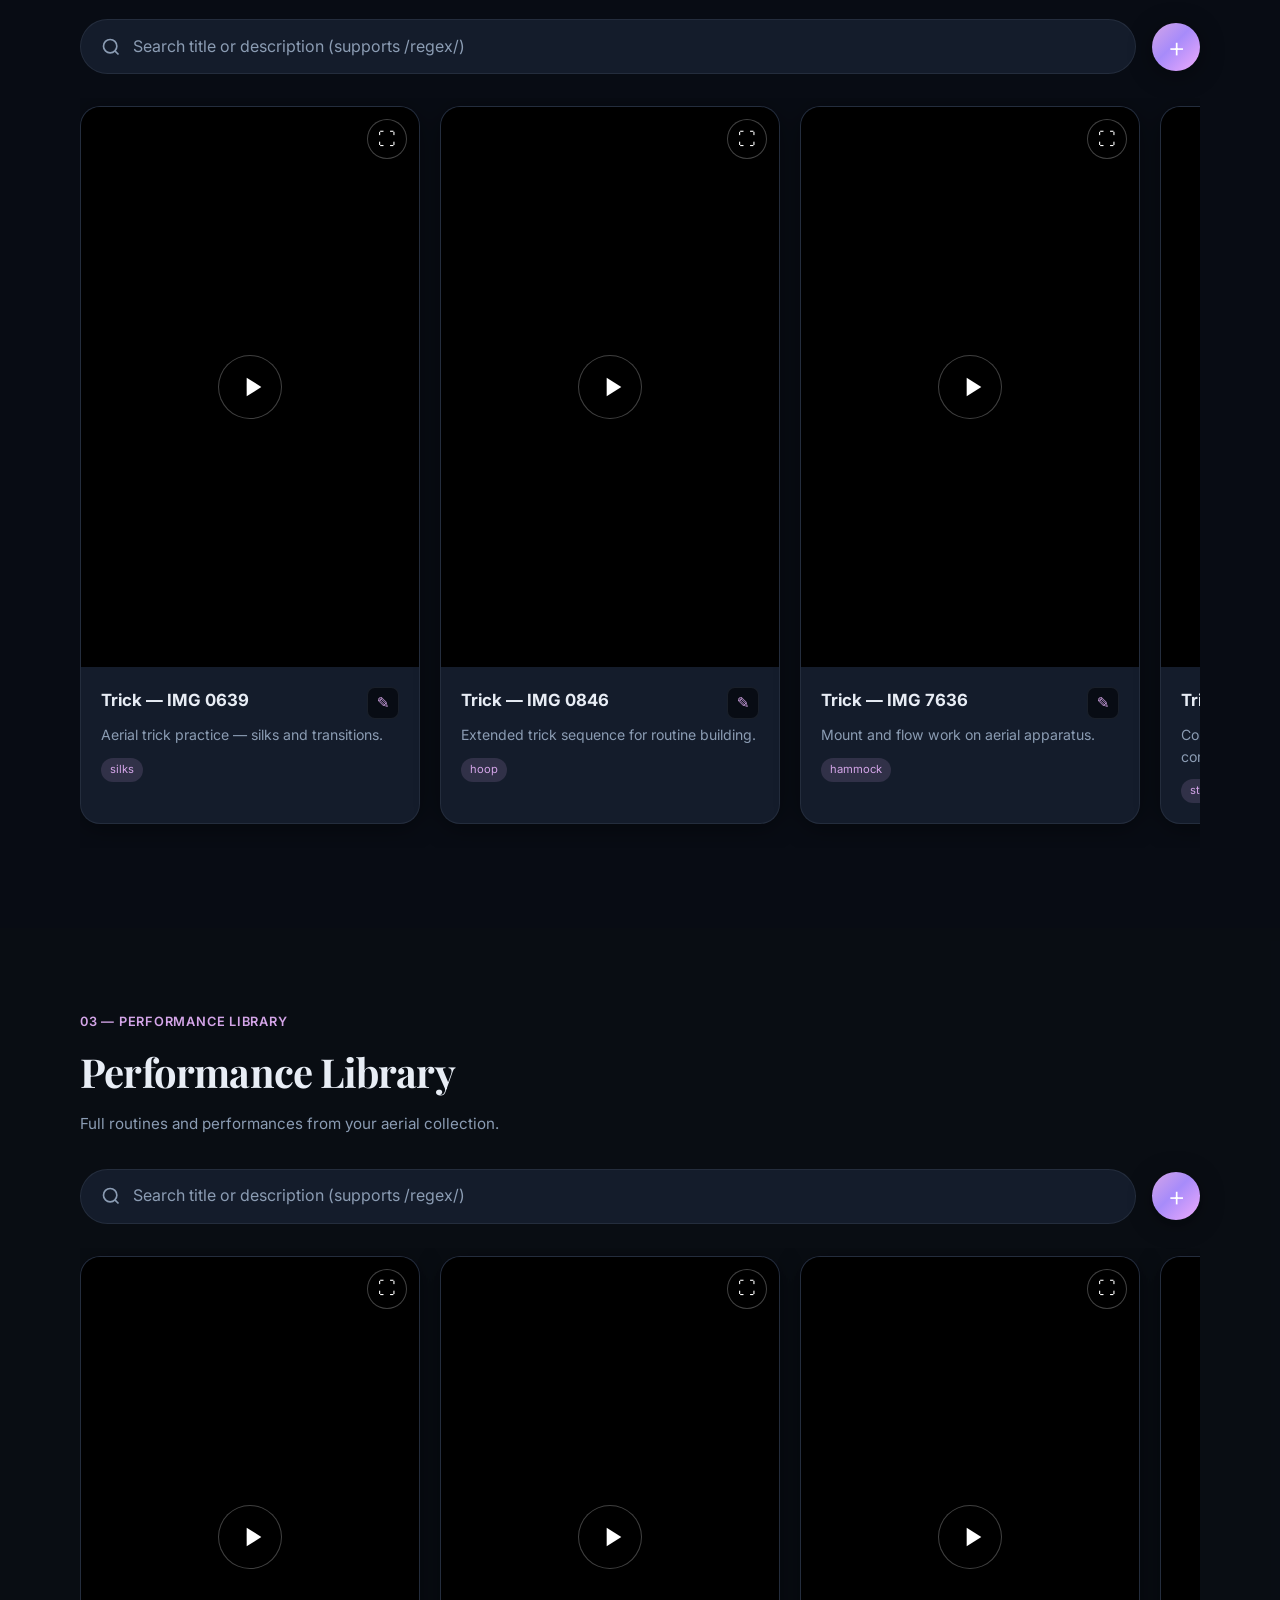
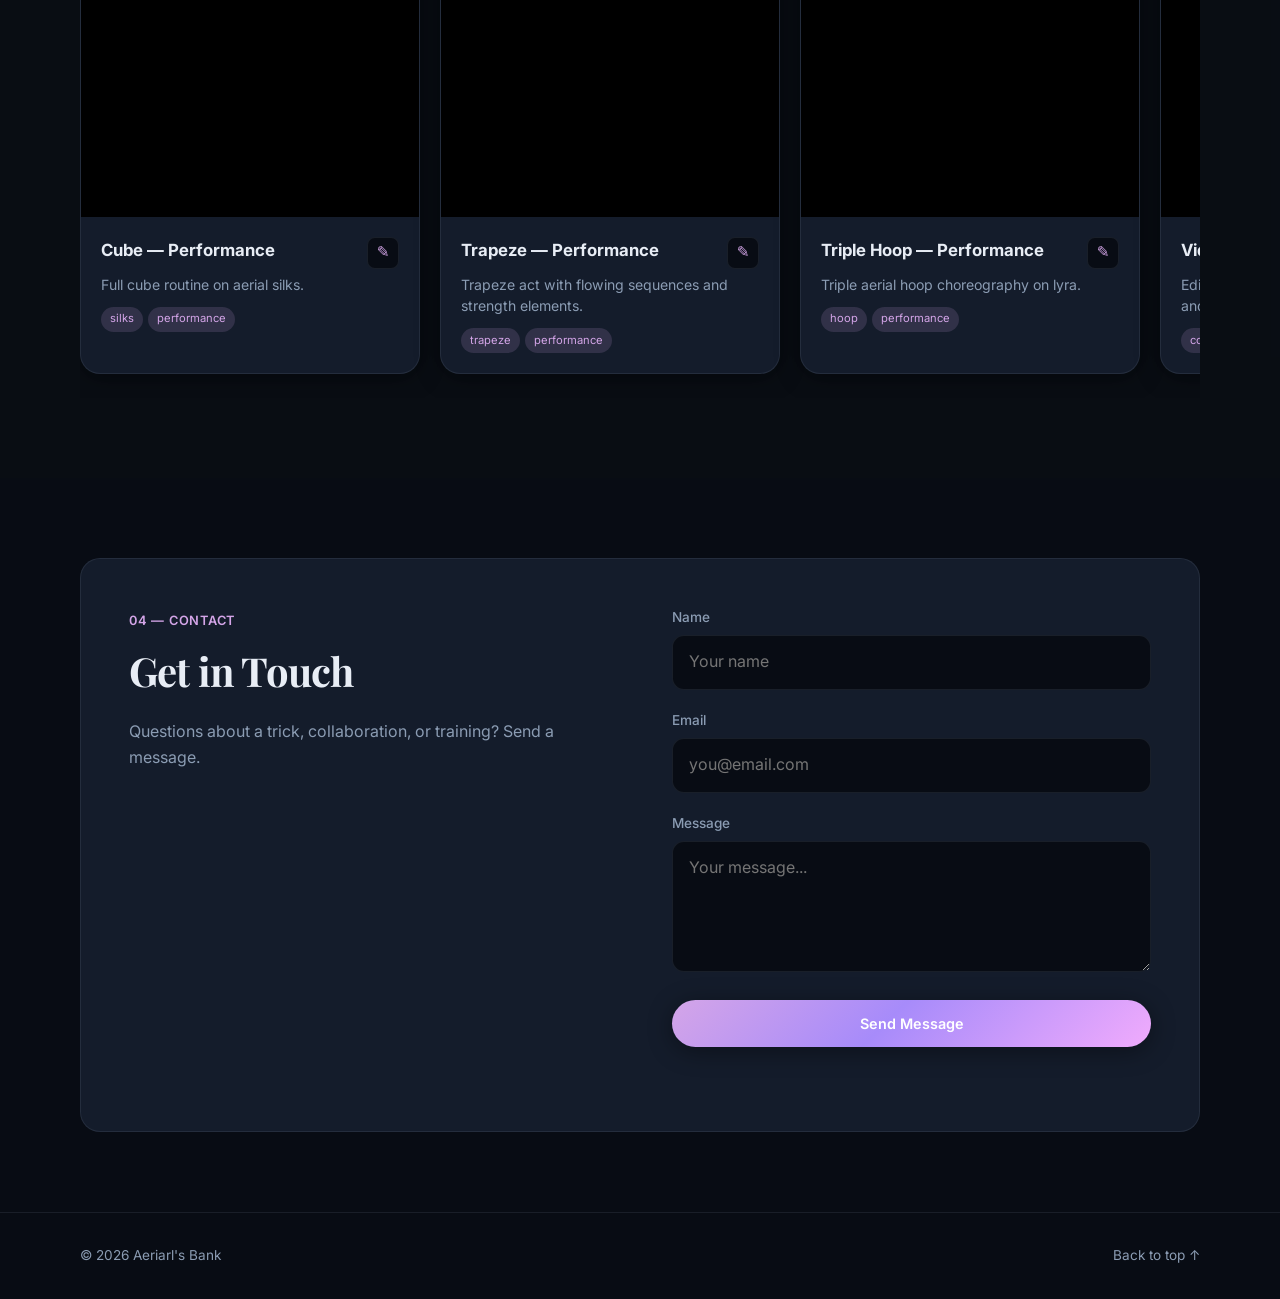
==== commit e7fe1601: "Major update: trick videos, bright photo background, player fullscreen, search regex, add/edit video" ====
--- a/index.html
+++ b/index.html
@@ -3,22 +3,27 @@
 <head>
   <meta charset="UTF-8" />
   <meta name="viewport" content="width=device-width, initial-scale=1.0" />
-  <meta name="description" content="Aeriarl's Bank — discover, track, and combine aerial silks, hoop, and hammock skills." />
+  <meta name="description" content="Aeriarl's Bank — aerial silks, hoop, hammock, and straps skills library." />
   <meta name="base-path" content="/aerial-web/" />
   <title>Aeriarl's Bank | Aerial Acrobatics</title>
   <link rel="preconnect" href="https://fonts.googleapis.com" />
   <link rel="preconnect" href="https://fonts.gstatic.com" crossorigin />
   <link href="https://fonts.googleapis.com/css2?family=Inter:wght@400;500;600;700&family=Playfair+Display:wght@600;700&display=swap" rel="stylesheet" />
-  <link rel="stylesheet" href="styles.css?v=3" />
+  <link rel="stylesheet" href="styles.css?v=4" />
 </head>
 <body>
+  <div class="site-bg" aria-hidden="true"></div>
+  <div class="site-bg-overlay" aria-hidden="true"></div>
   <div class="noise" aria-hidden="true"></div>
-  <div class="gradient-orb gradient-orb--1" aria-hidden="true"></div>
-  <div class="gradient-orb gradient-orb--2" aria-hidden="true"></div>
 
   <header class="header" id="header">
     <nav class="nav container">
-      <a href="#hero" class="nav__logo">Aeriarl's Bank</a>
+      <ul class="nav__links" id="navLinks">
+        <li><a href="#about" class="nav__link">About</a></li>
+        <li><a href="#tricks" class="nav__link">Tricks</a></li>
+        <li><a href="#performances" class="nav__link">Performance Library</a></li>
+        <li><a href="#contact" class="nav__link nav__link--cta">Contact</a></li>
+      </ul>
       <div class="nav__actions">
         <button class="theme-toggle" id="themeToggle" type="button" aria-label="Toggle light mode">
           <svg class="theme-toggle__icon theme-toggle__icon--sun" viewBox="0 0 24 24" fill="none" stroke="currentColor" stroke-width="1.5" aria-hidden="true">
@@ -32,12 +37,6 @@
           <span></span><span></span><span></span>
         </button>
       </div>
-      <ul class="nav__links" id="navLinks">
-        <li><a href="#about" class="nav__link">About</a></li>
-        <li><a href="#tricks" class="nav__link">Tricks</a></li>
-        <li><a href="#projects" class="nav__link">Projects</a></li>
-        <li><a href="#contact" class="nav__link nav__link--cta">Contact</a></li>
-      </ul>
     </nav>
   </header>
 
@@ -47,7 +46,7 @@
         <div class="hero__content">
           <p class="hero__eyebrow">
             <span class="hero__status"></span>
-            Aerial silks · Hoop · Hammock
+            Silks · Hoop · Hammock · Straps
           </p>
           <h1 class="hero__title">
             Welcome to <span class="text-gradient">Aeriarl's Bank</span>
@@ -58,35 +57,10 @@
           </p>
           <div class="hero__actions">
             <a href="#tricks" class="btn btn--primary">Explore Tricks</a>
-            <a href="#projects" class="btn btn--ghost">Watch Projects</a>
-          </div>
-          <div class="hero__stats">
-            <div class="hero__stat">
-              <span class="hero__stat-num">4</span>
-              <span class="hero__stat-label">Trick Videos</span>
-            </div>
-            <div class="hero__stat">
-              <span class="hero__stat-num">4</span>
-              <span class="hero__stat-label">Projects</span>
-            </div>
-            <div class="hero__stat">
-              <span class="hero__stat-num">3</span>
-              <span class="hero__stat-label">Apparatus</span>
-            </div>
-          </div>
-        </div>
-        <div class="hero__visual">
-          <div class="hero__card">
-            <div class="hero__card-icon">✦</div>
-            <h3>Silks · Hoop · Hammock</h3>
-            <p>Scroll the feed, search by description, and save inspiration for your next session.</p>
-          </div>
-        </div>
-      </div>
-      <a href="#about" class="hero__scroll" aria-label="Scroll to about">
-        <span>Scroll</span>
-        <svg width="20" height="20" viewBox="0 0 24 24" fill="none" stroke="currentColor" stroke-width="2"><path d="M12 5v14M19 12l-7 7-7-7"/></svg>
-      </a>
+            <a href="#performances" class="btn btn--ghost">Performance Library</a>
+          </div>
+        </div>
+      </div>
     </section>
 
     <section class="section about" id="about">
@@ -95,22 +69,11 @@
           <span class="section__tag">01 — About</span>
           <h2 class="section__title">The Bank</h2>
         </div>
-        <div class="about__banner">
-          <img
-            src="assets/images/about-bg.jpeg"
-            alt="Aerial acrobatics"
-            class="about__banner-img"
-            width="1920"
-            height="1080"
-            loading="eager"
-          />
-          <div class="about__banner-overlay" aria-hidden="true"></div>
-          <div class="about__banner-content">
-            <p class="about__banner-text">
-              Discover, track, and combine aerial silks, hoop, and hammock skills. Built to spark
-              inspiration for your next routine, performance, or training session.
-            </p>
-          </div>
+        <div class="about__card">
+          <p class="about__text">
+            Discover, track, and combine aerial silks, hoop, hammock, and straps skills. Built to spark
+            inspiration for your next routine, performance, or training session.
+          </p>
         </div>
       </div>
     </section>
@@ -120,124 +83,36 @@
         <div class="section__header">
           <span class="section__tag">02 — Tricks</span>
           <h2 class="section__title">Trick Library</h2>
-          <p class="section__subtitle">Swipe through aerial moves — tap a video to play, read the description below.</p>
+          <p class="section__subtitle">Tap a video to play · fullscreen available · search by title or description</p>
         </div>
         <div class="feed-toolbar">
           <div class="search-bar">
             <svg viewBox="0 0 24 24" fill="none" stroke="currentColor" stroke-width="2" aria-hidden="true"><circle cx="11" cy="11" r="8"/><path d="M21 21l-4.35-4.35"/></svg>
-            <input type="search" id="tricksSearch" placeholder="Search tricks by description..." autocomplete="off" />
-          </div>
-        </div>
-        <div class="video-feed" id="tricksFeed" aria-label="Tricks video feed">
-          <article class="video-card" data-search-text="cube sequence aerial silks cube wrap stacked poses foundation combining silk tricks silks cube wraps">
-            <div class="video-card__media" role="button" tabindex="0" aria-label="Play Cube Sequence">
-              <video src="assets/videos/cube.mp4" preload="metadata" playsinline loop muted></video>
-              <div class="video-card__play" aria-hidden="true"><svg viewBox="0 0 24 24" fill="currentColor"><path d="M8 5v14l11-7z"/></svg></div>
-            </div>
-            <div class="video-card__body">
-              <h3 class="video-card__title">Cube Sequence</h3>
-              <p class="video-card__desc">Aerial silks cube wrap and stacked poses — foundation for combining silk tricks.</p>
-              <div class="video-card__tags"><span>silks</span><span>cube</span><span>wraps</span></div>
-            </div>
-          </article>
-          <article class="video-card" data-search-text="trapeze flow trapeze transitions beats release work dynamic routine building trapeze transitions beats">
-            <div class="video-card__media" role="button" tabindex="0" aria-label="Play Trapeze Flow">
-              <video src="assets/videos/trapeze.mp4" preload="metadata" playsinline loop muted></video>
-              <div class="video-card__play" aria-hidden="true"><svg viewBox="0 0 24 24" fill="currentColor"><path d="M8 5v14l11-7z"/></svg></div>
-            </div>
-            <div class="video-card__body">
-              <h3 class="video-card__title">Trapeze Flow</h3>
-              <p class="video-card__desc">Trapeze transitions, beats, and release work for dynamic routine building.</p>
-              <div class="video-card__tags"><span>trapeze</span><span>transitions</span><span>beats</span></div>
-            </div>
-          </article>
-          <article class="video-card" data-search-text="triple hoop lyra triple hoop combinations spins mounts linking aerial hoop tricks hoop lyra spins">
-            <div class="video-card__media" role="button" tabindex="0" aria-label="Play Triple Hoop">
-              <video src="assets/videos/triple-hoop.mp4" preload="metadata" playsinline loop muted></video>
-              <div class="video-card__play" aria-hidden="true"><svg viewBox="0 0 24 24" fill="currentColor"><path d="M8 5v14l11-7z"/></svg></div>
-            </div>
-            <div class="video-card__body">
-              <h3 class="video-card__title">Triple Hoop</h3>
-              <p class="video-card__desc">Lyra triple hoop combinations — spins, mounts, and linking aerial hoop tricks.</p>
-              <div class="video-card__tags"><span>hoop</span><span>lyra</span><span>spins</span></div>
-            </div>
-          </article>
-          <article class="video-card" data-search-text="mixed apparatus silks hoop hammock skills woven together inspiration next combo silks hoop hammock combo">
-            <div class="video-card__media" role="button" tabindex="0" aria-label="Play Mixed Apparatus">
-              <video src="assets/videos/video-project-1.mp4" preload="metadata" playsinline loop muted></video>
-              <div class="video-card__play" aria-hidden="true"><svg viewBox="0 0 24 24" fill="currentColor"><path d="M8 5v14l11-7z"/></svg></div>
-            </div>
-            <div class="video-card__body">
-              <h3 class="video-card__title">Mixed Apparatus</h3>
-              <p class="video-card__desc">Silks, hoop, and hammock skills woven together — inspiration for your next combo.</p>
-              <div class="video-card__tags"><span>silks</span><span>hoop</span><span>hammock</span><span>combo</span></div>
-            </div>
-          </article>
-        </div>
+            <input type="search" id="tricksSearch" placeholder="Search title or description (supports /regex/)" autocomplete="off" />
+          </div>
+          <button type="button" class="btn-add" id="addTrickBtn" aria-label="Add trick video">+</button>
+        </div>
+        <div class="video-feed" id="tricksFeed" aria-label="Tricks video feed"></div>
         <p class="feed-empty" id="tricksEmpty" hidden>No tricks match your search.</p>
       </div>
     </section>
 
-    <section class="section feed-section feed-section--alt" id="projects">
+    <section class="section feed-section feed-section--alt" id="performances">
       <div class="container">
         <div class="section__header">
-          <span class="section__tag">03 — Projects</span>
+          <span class="section__tag">03 — Performance Library</span>
           <h2 class="section__title">Performance Library</h2>
-          <p class="section__subtitle">Full routines and projects from the aerial acrobatics collection.</p>
+          <p class="section__subtitle">Full routines and performances from your aerial collection.</p>
         </div>
         <div class="feed-toolbar">
           <div class="search-bar">
             <svg viewBox="0 0 24 24" fill="none" stroke="currentColor" stroke-width="2" aria-hidden="true"><circle cx="11" cy="11" r="8"/><path d="M21 21l-4.35-4.35"/></svg>
-            <input type="search" id="projectsSearch" placeholder="Search projects by description..." autocomplete="off" />
-          </div>
-        </div>
-        <div class="video-feed" id="projectsFeed" aria-label="Projects video feed">
-          <article class="video-card" data-search-text="cube performance full cube routine aerial silks jennifer acrobatics library silks performance">
-            <div class="video-card__media" role="button" tabindex="0" aria-label="Play Cube Performance">
-              <video src="assets/videos/cube.mp4" preload="metadata" playsinline loop muted></video>
-              <div class="video-card__play" aria-hidden="true"><svg viewBox="0 0 24 24" fill="currentColor"><path d="M8 5v14l11-7z"/></svg></div>
-            </div>
-            <div class="video-card__body">
-              <h3 class="video-card__title">Cube — Performance</h3>
-              <p class="video-card__desc">Full cube routine on aerial silks from the Jennifer acrobatics library.</p>
-              <div class="video-card__tags"><span>silks</span><span>performance</span></div>
-            </div>
-          </article>
-          <article class="video-card" data-search-text="trapeze performance trapeze act showcase flowing sequences aerial strength elements trapeze performance">
-            <div class="video-card__media" role="button" tabindex="0" aria-label="Play Trapeze Performance">
-              <video src="assets/videos/trapeze.mp4" preload="metadata" playsinline loop muted></video>
-              <div class="video-card__play" aria-hidden="true"><svg viewBox="0 0 24 24" fill="currentColor"><path d="M8 5v14l11-7z"/></svg></div>
-            </div>
-            <div class="video-card__body">
-              <h3 class="video-card__title">Trapeze — Performance</h3>
-              <p class="video-card__desc">Trapeze act showcase with flowing sequences and aerial strength elements.</p>
-              <div class="video-card__tags"><span>trapeze</span><span>performance</span></div>
-            </div>
-          </article>
-          <article class="video-card" data-search-text="triple hoop performance triple aerial hoop project choreography trick combinations lyra hoop choreography">
-            <div class="video-card__media" role="button" tabindex="0" aria-label="Play Triple Hoop Performance">
-              <video src="assets/videos/triple-hoop.mp4" preload="metadata" playsinline loop muted></video>
-              <div class="video-card__play" aria-hidden="true"><svg viewBox="0 0 24 24" fill="currentColor"><path d="M8 5v14l11-7z"/></svg></div>
-            </div>
-            <div class="video-card__body">
-              <h3 class="video-card__title">Triple Hoop — Performance</h3>
-              <p class="video-card__desc">Triple aerial hoop project — choreography and trick combinations on lyra.</p>
-              <div class="video-card__tags"><span>hoop</span><span>choreography</span></div>
-            </div>
-          </article>
-          <article class="video-card" data-search-text="video project 1 edited aerial acrobatics compilation silks hoop hammock highlights compilation routine">
-            <div class="video-card__media" role="button" tabindex="0" aria-label="Play Video Project 1">
-              <video src="assets/videos/video-project-1.mp4" preload="metadata" playsinline loop muted></video>
-              <div class="video-card__play" aria-hidden="true"><svg viewBox="0 0 24 24" fill="currentColor"><path d="M8 5v14l11-7z"/></svg></div>
-            </div>
-            <div class="video-card__body">
-              <h3 class="video-card__title">Video Project 1</h3>
-              <p class="video-card__desc">Edited aerial acrobatics compilation — silks, hoop, and hammock highlights.</p>
-              <div class="video-card__tags"><span>compilation</span><span>routine</span></div>
-            </div>
-          </article>
-        </div>
-        <p class="feed-empty" id="projectsEmpty" hidden>No projects match your search.</p>
+            <input type="search" id="performancesSearch" placeholder="Search title or description (supports /regex/)" autocomplete="off" />
+          </div>
+          <button type="button" class="btn-add" id="addPerformanceBtn" aria-label="Add performance video">+</button>
+        </div>
+        <div class="video-feed" id="performancesFeed" aria-label="Performance Library video feed"></div>
+        <p class="feed-empty" id="performancesEmpty" hidden>No performances match your search.</p>
       </div>
     </section>
 
@@ -248,16 +123,6 @@
             <span class="section__tag">04 — Contact</span>
             <h2 class="section__title">Get in Touch</h2>
             <p>Questions about a trick, collaboration, or training? Send a message.</p>
-            <div class="contact__links">
-              <a href="mailto:hello@aeriarl.dev" class="contact__link">
-                <svg viewBox="0 0 24 24" fill="none" stroke="currentColor" stroke-width="1.5"><path d="M3 8l7.89 5.26a2 2 0 002.22 0L21 8M5 19h14a2 2 0 002-2V7a2 2 0 00-2-2H5a2 2 0 00-2 2v10a2 2 0 002 2z"/></svg>
-                hello@aeriarl.dev
-              </a>
-              <a href="https://github.com/tzabaryhagar-web/aerial-web" target="_blank" rel="noopener noreferrer" class="contact__link">
-                <svg viewBox="0 0 24 24" fill="currentColor"><path d="M12 0C5.37 0 0 5.37 0 12c0 5.31 3.435 9.795 8.205 11.385.6.105.825-.255.825-.57 0-.285-.015-1.23-.015-2.235-3.015.555-3.795-.735-4.035-1.41-.135-.345-.72-1.41-1.23-1.695-.42-.225-1.02-.78-.015-.795.945-.015 1.62.87 1.845 1.23 1.08 1.815 2.805 1.305 3.495.99.105-.78.42-1.305.765-1.605-2.67-.3-5.46-1.335-5.46-5.925 0-1.305.465-2.385 1.23-3.225-.12-.3-.54-1.53.12-3.18 0 0 1.005-.315 3.3 1.23.96-.27 1.98-.405 3-.405s2.04.135 3 .405c2.295-1.56 3.3-1.23 3.3-1.23.66 1.65.24 2.88.12 3.18.765.84 1.23 1.905 1.23 3.225 0 4.605-2.805 5.625-5.475 5.925.435.375.81 1.095.81 2.22 0 1.605-.015 2.895-.015 3.3 0 .315.225.69.825.57A12.02 12.02 0 0024 12c0-6.63-5.37-12-12-12z"/></svg>
-                GitHub
-              </a>
-            </div>
           </div>
           <form class="contact__form" id="contactForm" novalidate>
             <div class="form-group">
@@ -287,6 +152,52 @@
     </div>
   </footer>
 
-  <script src="script.js?v=3"></script>
+  <!-- Video player modal -->
+  <div class="modal" id="playerModal" hidden>
+    <div class="modal__backdrop" data-close-modal></div>
+    <div class="modal__panel modal__panel--player">
+      <button type="button" class="modal__close" data-close-modal aria-label="Close player">&times;</button>
+      <video id="playerVideo" controls playsinline preload="metadata"></video>
+      <div class="player__actions">
+        <button type="button" class="btn btn--ghost" id="fullscreenBtn">Fullscreen</button>
+      </div>
+    </div>
+  </div>
+
+  <!-- Add / edit video modal -->
+  <div class="modal" id="editModal" hidden>
+    <div class="modal__backdrop" data-close-modal></div>
+    <div class="modal__panel">
+      <button type="button" class="modal__close" data-close-modal aria-label="Close">&times;</button>
+      <h3 class="modal__title" id="editModalTitle">Add video</h3>
+      <form id="editForm">
+        <input type="hidden" id="editId" name="id" />
+        <input type="hidden" id="editFeed" name="feed" />
+        <div class="form-group">
+          <label for="editTitle">Title</label>
+          <input type="text" id="editTitle" required placeholder="Video title" />
+        </div>
+        <div class="form-group">
+          <label for="editDesc">Description</label>
+          <textarea id="editDesc" rows="3" required placeholder="Short description for search"></textarea>
+        </div>
+        <div class="form-group">
+          <label for="editUrl">Video URL <span class="label-hint">(link from web)</span></label>
+          <input type="url" id="editUrl" placeholder="https://example.com/video.mp4" />
+        </div>
+        <div class="form-group">
+          <label for="editFile">Or upload a file</label>
+          <input type="file" id="editFile" accept="video/*" />
+        </div>
+        <div class="modal__actions">
+          <button type="button" class="btn btn--ghost" data-close-modal>Cancel</button>
+          <button type="submit" class="btn btn--primary">Save</button>
+        </div>
+      </form>
+    </div>
+  </div>
+
+  <script src="videos-data.js?v=4"></script>
+  <script src="script.js?v=4"></script>
 </body>
 </html>
--- a/styles.css
+++ b/styles.css
@@ -18,8 +18,10 @@
   --orb-2: rgba(167, 139, 250, 0.1);
   --header-bg: rgba(8, 12, 20, 0.85);
   --overlay: rgba(8, 12, 20, 0.38);
-  --feed-bg: #0a0e14;
+  --feed-bg: rgba(10, 14, 20, 0.72);
   --noise-opacity: 0.03;
+  --site-bg-opacity: 0.38;
+  --site-wash: rgba(8, 12, 20, 0.42);
 }
 
 /* ===== Light theme (soft, not white) ===== */
@@ -41,8 +43,10 @@
   --orb-2: rgba(124, 92, 191, 0.06);
   --header-bg: rgba(240, 235, 232, 0.9);
   --overlay: rgba(250, 247, 245, 0.52);
-  --feed-bg: #ebe6e3;
+  --feed-bg: rgba(235, 230, 227, 0.82);
   --noise-opacity: 0.02;
+  --site-bg-opacity: 0.48;
+  --site-wash: rgba(250, 247, 245, 0.38);
 }
 
 /* ===== Shared tokens ===== */
@@ -72,6 +76,24 @@
   overflow-x: hidden;
   -webkit-font-smoothing: antialiased;
   transition: background 0.35s ease, color 0.35s ease;
+  position: relative;
+}
+
+.site-bg {
+  position: fixed;
+  inset: 0;
+  z-index: -2;
+  background: url("assets/images/about-bg.jpeg") center / cover no-repeat fixed;
+  opacity: var(--site-bg-opacity);
+  pointer-events: none;
+}
+
+.site-bg-overlay {
+  position: fixed;
+  inset: 0;
+  z-index: -1;
+  background: var(--site-wash);
+  pointer-events: none;
 }
 
 img, svg, video { display: block; max-width: 100%; }
@@ -102,30 +124,7 @@
   background-image: url("data:image/svg+xml,%3Csvg viewBox='0 0 256 256' xmlns='http://www.w3.org/2000/svg'%3E%3Cfilter id='n'%3E%3CfeTurbulence type='fractalNoise' baseFrequency='0.9' numOctaves='4' stitchTiles='stitch'/%3E%3C/filter%3E%3Crect width='100%25' height='100%25' filter='url(%23n)'/%3E%3C/svg%3E");
 }
 
-.gradient-orb {
-  position: fixed;
-  border-radius: 50%;
-  filter: blur(100px);
-  pointer-events: none;
-  z-index: 0;
-  transition: background 0.35s ease;
-}
-
-.gradient-orb--1 {
-  width: 500px;
-  height: 500px;
-  background: var(--orb-1);
-  top: -150px;
-  right: -100px;
-}
-
-.gradient-orb--2 {
-  width: 400px;
-  height: 400px;
-  background: var(--orb-2);
-  bottom: 20%;
-  left: -150px;
-}
+/* gradient orbs removed — photo background used instead */
 
 /* ===== Header ===== */
 .header {
@@ -151,27 +150,22 @@
   justify-content: space-between;
   height: 100%;
   gap: 1rem;
-}
-
-.nav__logo {
-  font-family: var(--font-display);
-  font-weight: 700;
-  font-size: 1.15rem;
-  letter-spacing: -0.01em;
-  white-space: nowrap;
+  width: 100%;
 }
 
 .nav__actions {
   display: flex;
   align-items: center;
   gap: 0.75rem;
-  margin-left: auto;
+  flex-shrink: 0;
 }
 
 .nav__links {
   display: flex;
   align-items: center;
-  gap: 2rem;
+  gap: 1.5rem;
+  flex: 1;
+  justify-content: center;
 }
 
 .nav__link {
@@ -450,59 +444,58 @@
 
 /* Content is visible by default — no hidden-until-scroll */
 
-/* ===== About banner ===== */
-.about__banner {
-  position: relative;
+/* ===== About ===== */
+.about__card {
+  padding: 2.5rem;
+  background: var(--surface);
+  border: 1px solid var(--border);
   border-radius: var(--radius-lg);
-  overflow: hidden;
-  min-height: 280px;
-  border: 1px solid var(--border);
-  box-shadow: var(--shadow-lg);
-}
-
-.about__banner-img {
-  position: absolute;
-  inset: 0;
-  width: 100%;
-  height: 100%;
-  object-fit: cover;
-  object-position: center;
-}
-
-.about__banner-overlay {
-  position: absolute;
-  inset: 0;
-  background: var(--overlay);
-  backdrop-filter: blur(1px);
-}
-
-.about__banner-content {
-  position: relative;
-  z-index: 1;
-  display: flex;
-  align-items: center;
-  justify-content: center;
-  min-height: 280px;
-  padding: 3rem 2rem;
-}
-
-.about__banner-text {
+  box-shadow: var(--shadow);
+  backdrop-filter: blur(8px);
+}
+
+.about__text {
   font-family: var(--font-display);
-  font-size: clamp(1.15rem, 2.5vw, 1.5rem);
+  font-size: clamp(1.15rem, 2.5vw, 1.45rem);
   font-weight: 600;
   line-height: 1.55;
   text-align: center;
   max-width: 42rem;
-  color: var(--text);
-  text-shadow: 0 1px 24px rgba(0, 0, 0, 0.15);
-}
-
-[data-theme="light"] .about__banner-text {
-  text-shadow: 0 1px 12px rgba(255, 255, 255, 0.5);
-}
-
-/* ===== Search bar ===== */
-.feed-toolbar { margin-bottom: 1.5rem; }
+  margin-inline: auto;
+}
+
+/* ===== Search bar & add button ===== */
+.feed-toolbar {
+  display: flex;
+  align-items: center;
+  gap: 1rem;
+  margin-bottom: 1.5rem;
+}
+
+.feed-toolbar .search-bar {
+  flex: 1;
+  max-width: none;
+}
+
+.btn-add {
+  flex-shrink: 0;
+  width: 48px;
+  height: 48px;
+  border-radius: 50%;
+  background: var(--gradient);
+  color: #fff;
+  font-size: 1.75rem;
+  font-weight: 300;
+  line-height: 1;
+  cursor: pointer;
+  box-shadow: var(--shadow);
+  transition: transform var(--transition), box-shadow var(--transition);
+}
+
+.btn-add:hover {
+  transform: scale(1.08);
+  box-shadow: var(--shadow-lg);
+}
 
 .search-bar {
   display: flex;
@@ -598,28 +591,50 @@
   width: 100%;
   height: 100%;
   object-fit: cover;
-}
-
-.video-card__play {
+  pointer-events: none;
+}
+
+.video-card__play-btn,
+.video-card__fs-btn {
   position: absolute;
+  z-index: 2;
+  display: flex;
+  align-items: center;
+  justify-content: center;
+  border-radius: 50%;
+  background: rgba(0, 0, 0, 0.55);
+  color: #fff;
+  cursor: pointer;
+  border: 1px solid rgba(255, 255, 255, 0.25);
+  transition: background var(--transition), transform var(--transition);
+}
+
+.video-card__play-btn {
   inset: 0;
-  display: flex;
-  align-items: center;
-  justify-content: center;
-  background: rgba(0, 0, 0, 0.25);
-  transition: opacity var(--transition);
-  pointer-events: none;
-}
-
-.video-card__play svg {
-  width: 56px;
-  height: 56px;
-  color: #fff;
-  filter: drop-shadow(0 2px 8px rgba(0, 0, 0, 0.4));
-}
-
-.video-card.is-playing .video-card__play {
-  opacity: 0;
+  margin: auto;
+  width: 64px;
+  height: 64px;
+  background: rgba(0, 0, 0, 0.45);
+}
+
+.video-card__play-btn svg {
+  width: 32px;
+  height: 32px;
+  margin-left: 4px;
+}
+
+.video-card__play-btn:hover,
+.video-card__fs-btn:hover {
+  background: rgba(155, 92, 168, 0.85);
+  transform: scale(1.05);
+}
+
+.video-card__fs-btn {
+  top: 12px;
+  right: 12px;
+  width: 40px;
+  height: 40px;
+  font-size: 1.1rem;
 }
 
 .video-card__body {
@@ -627,10 +642,42 @@
   flex: 1;
 }
 
+.video-card__head {
+  display: flex;
+  align-items: flex-start;
+  justify-content: space-between;
+  gap: 0.5rem;
+  margin-bottom: 0.35rem;
+}
+
 .video-card__title {
   font-weight: 700;
   font-size: 1.05rem;
-  margin-bottom: 0.35rem;
+  flex: 1;
+}
+
+.video-card__edit {
+  flex-shrink: 0;
+  width: 32px;
+  height: 32px;
+  border-radius: 8px;
+  border: 1px solid var(--border);
+  background: var(--bg);
+  color: var(--accent);
+  cursor: pointer;
+  font-size: 0.95rem;
+  transition: background var(--transition), border-color var(--transition);
+}
+
+.video-card__edit:hover {
+  border-color: var(--accent);
+  background: var(--accent-dim);
+}
+
+.label-hint {
+  font-weight: 400;
+  color: var(--text-muted);
+  font-size: 0.8rem;
 }
 
 .video-card__desc {
@@ -745,6 +792,87 @@
 }
 
 .footer__top:hover { color: var(--accent); }
+
+/* ===== Modals ===== */
+.modal[hidden] { display: none; }
+
+.modal {
+  position: fixed;
+  inset: 0;
+  z-index: 200;
+  display: flex;
+  align-items: center;
+  justify-content: center;
+  padding: 1rem;
+}
+
+.modal__backdrop {
+  position: absolute;
+  inset: 0;
+  background: rgba(0, 0, 0, 0.75);
+  backdrop-filter: blur(4px);
+}
+
+.modal__panel {
+  position: relative;
+  z-index: 1;
+  width: min(480px, 100%);
+  max-height: 90vh;
+  overflow-y: auto;
+  padding: 2rem;
+  background: var(--surface);
+  border: 1px solid var(--border);
+  border-radius: var(--radius-lg);
+  box-shadow: var(--shadow-lg);
+}
+
+.modal__panel--player {
+  width: min(900px, 100%);
+  padding: 1rem;
+}
+
+.modal__panel--player video {
+  width: 100%;
+  max-height: 75vh;
+  background: #000;
+  border-radius: var(--radius);
+}
+
+.player__actions {
+  display: flex;
+  justify-content: center;
+  margin-top: 1rem;
+}
+
+.modal__close {
+  position: absolute;
+  top: 0.75rem;
+  right: 0.75rem;
+  width: 36px;
+  height: 36px;
+  border-radius: 50%;
+  background: var(--bg);
+  border: 1px solid var(--border);
+  font-size: 1.5rem;
+  line-height: 1;
+  cursor: pointer;
+  color: var(--text);
+  z-index: 2;
+}
+
+.modal__title {
+  font-family: var(--font-display);
+  font-size: 1.35rem;
+  margin-bottom: 1.25rem;
+  padding-right: 2rem;
+}
+
+.modal__actions {
+  display: flex;
+  gap: 0.75rem;
+  justify-content: flex-end;
+  margin-top: 1rem;
+}
 
 /* ===== Responsive ===== */
 @media (max-width: 1024px) {
@@ -777,6 +905,7 @@
     opacity: 0;
     visibility: hidden;
     transition: transform var(--transition), opacity var(--transition), visibility var(--transition);
+    justify-content: flex-start;
   }
 
   .nav__links--open {
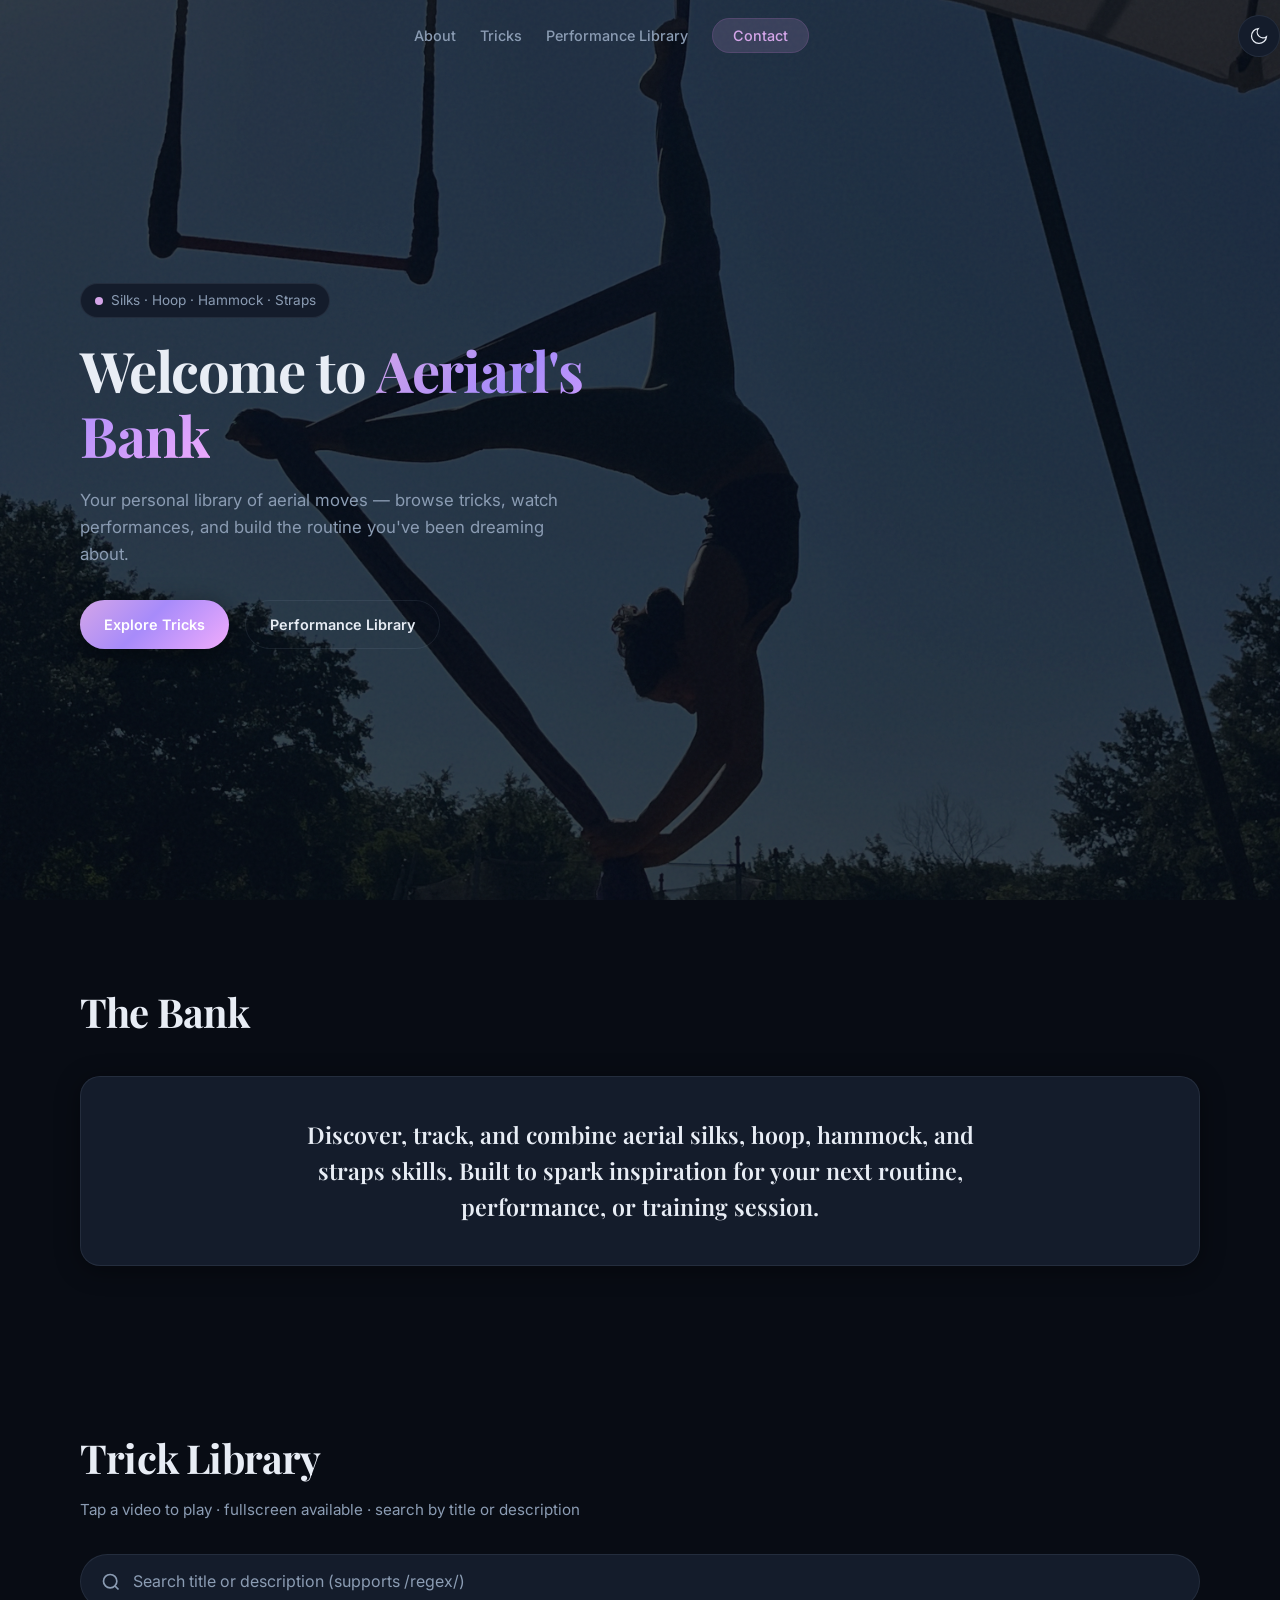
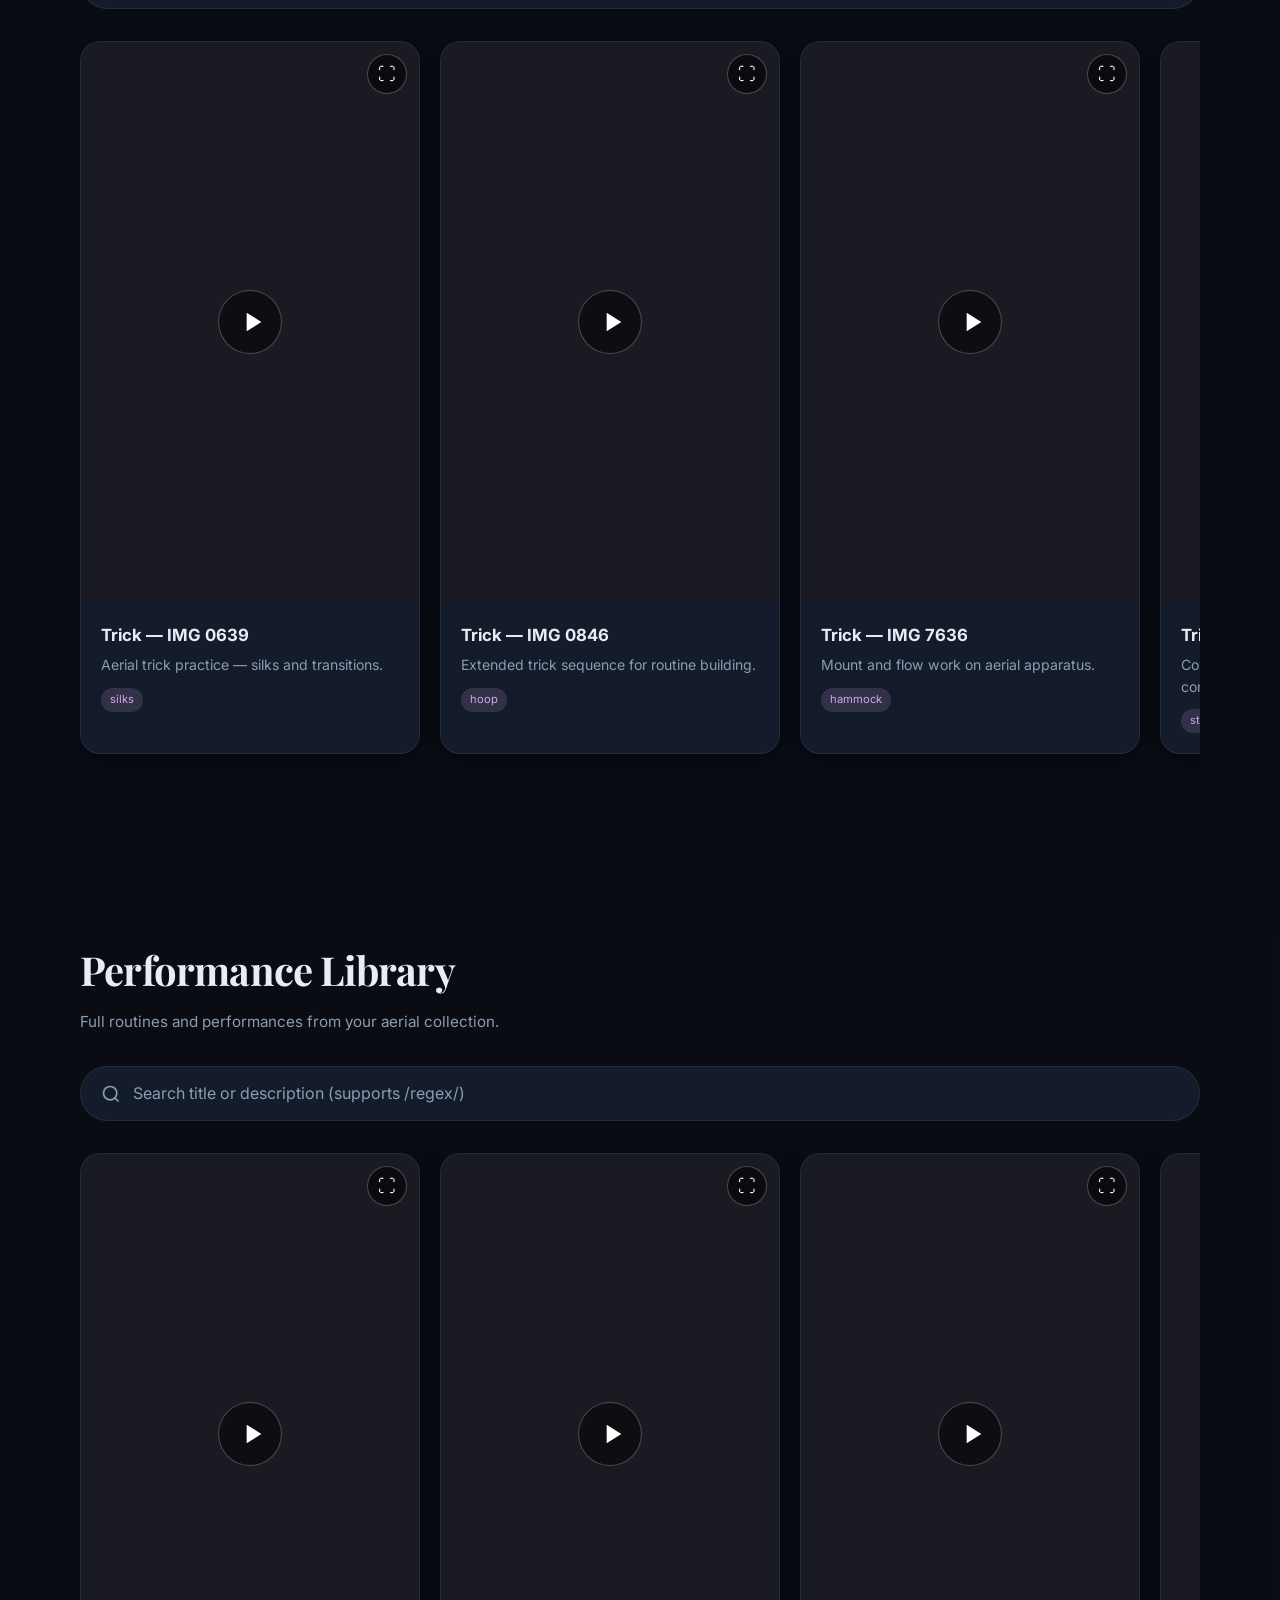
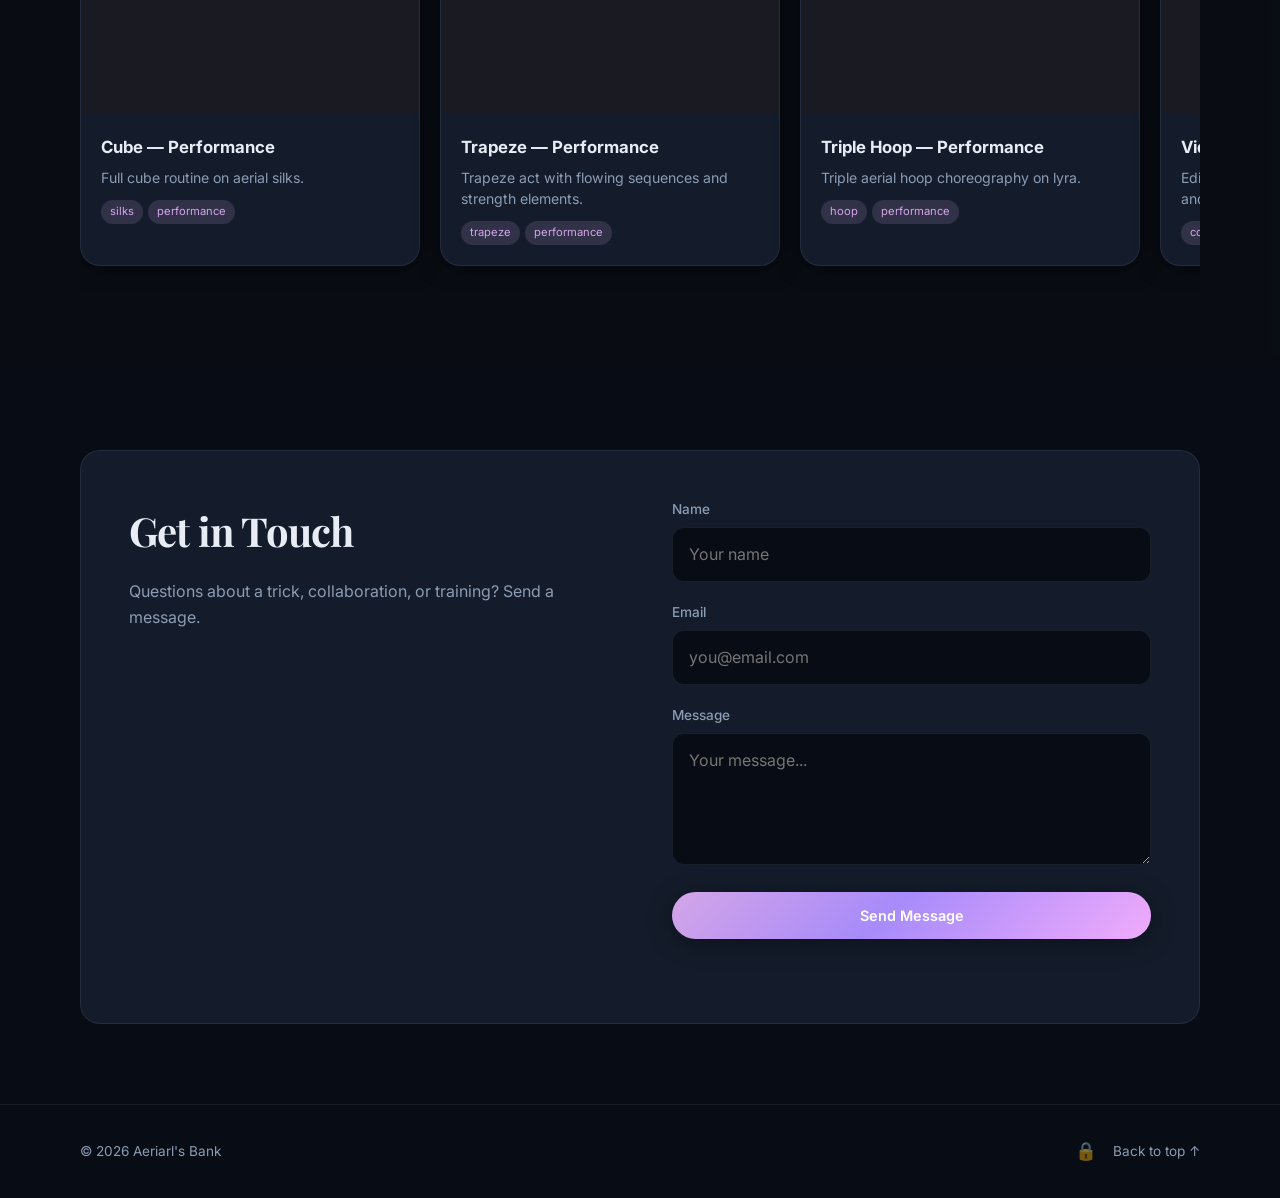
==== commit 261ec342: "Fix edit without URL, admin mode, remove videos, MP4 previews, re-encode 3:52 video. Co-authored-by:" ====
--- a/index.html
+++ b/index.html
@@ -9,7 +9,7 @@
   <link rel="preconnect" href="https://fonts.googleapis.com" />
   <link rel="preconnect" href="https://fonts.gstatic.com" crossorigin />
   <link href="https://fonts.googleapis.com/css2?family=Inter:wght@400;500;600;700&family=Playfair+Display:wght@600;700&display=swap" rel="stylesheet" />
-  <link rel="stylesheet" href="styles.css?v=4" />
+  <link rel="stylesheet" href="styles.css?v=5" />
 </head>
 <body>
   <div class="site-bg" aria-hidden="true"></div>
@@ -25,6 +25,7 @@
         <li><a href="#contact" class="nav__link nav__link--cta">Contact</a></li>
       </ul>
       <div class="nav__actions">
+        <span class="admin-badge admin-only" id="adminBadge" hidden>Admin</span>
         <button class="theme-toggle" id="themeToggle" type="button" aria-label="Toggle light mode">
           <svg class="theme-toggle__icon theme-toggle__icon--sun" viewBox="0 0 24 24" fill="none" stroke="currentColor" stroke-width="1.5" aria-hidden="true">
             <circle cx="12" cy="12" r="4"/><path d="M12 2v2M12 20v2M4.93 4.93l1.41 1.41M17.66 17.66l1.41 1.41M2 12h2M20 12h2M4.93 19.07l1.41-1.41M17.66 6.34l1.41-1.41"/>
@@ -66,7 +67,6 @@
     <section class="section about" id="about">
       <div class="container">
         <div class="section__header">
-          <span class="section__tag">01 — About</span>
           <h2 class="section__title">The Bank</h2>
         </div>
         <div class="about__card">
@@ -81,7 +81,6 @@
     <section class="section feed-section" id="tricks">
       <div class="container">
         <div class="section__header">
-          <span class="section__tag">02 — Tricks</span>
           <h2 class="section__title">Trick Library</h2>
           <p class="section__subtitle">Tap a video to play · fullscreen available · search by title or description</p>
         </div>
@@ -90,7 +89,7 @@
             <svg viewBox="0 0 24 24" fill="none" stroke="currentColor" stroke-width="2" aria-hidden="true"><circle cx="11" cy="11" r="8"/><path d="M21 21l-4.35-4.35"/></svg>
             <input type="search" id="tricksSearch" placeholder="Search title or description (supports /regex/)" autocomplete="off" />
           </div>
-          <button type="button" class="btn-add" id="addTrickBtn" aria-label="Add trick video">+</button>
+          <button type="button" class="btn-add admin-only" id="addTrickBtn" aria-label="Add trick video">+</button>
         </div>
         <div class="video-feed" id="tricksFeed" aria-label="Tricks video feed"></div>
         <p class="feed-empty" id="tricksEmpty" hidden>No tricks match your search.</p>
@@ -100,7 +99,6 @@
     <section class="section feed-section feed-section--alt" id="performances">
       <div class="container">
         <div class="section__header">
-          <span class="section__tag">03 — Performance Library</span>
           <h2 class="section__title">Performance Library</h2>
           <p class="section__subtitle">Full routines and performances from your aerial collection.</p>
         </div>
@@ -109,7 +107,7 @@
             <svg viewBox="0 0 24 24" fill="none" stroke="currentColor" stroke-width="2" aria-hidden="true"><circle cx="11" cy="11" r="8"/><path d="M21 21l-4.35-4.35"/></svg>
             <input type="search" id="performancesSearch" placeholder="Search title or description (supports /regex/)" autocomplete="off" />
           </div>
-          <button type="button" class="btn-add" id="addPerformanceBtn" aria-label="Add performance video">+</button>
+          <button type="button" class="btn-add admin-only" id="addPerformanceBtn" aria-label="Add performance video">+</button>
         </div>
         <div class="video-feed" id="performancesFeed" aria-label="Performance Library video feed"></div>
         <p class="feed-empty" id="performancesEmpty" hidden>No performances match your search.</p>
@@ -120,7 +118,6 @@
       <div class="container">
         <div class="contact__wrapper">
           <div class="contact__info">
-            <span class="section__tag">04 — Contact</span>
             <h2 class="section__title">Get in Touch</h2>
             <p>Questions about a trick, collaboration, or training? Send a message.</p>
           </div>
@@ -148,11 +145,13 @@
   <footer class="footer">
     <div class="container footer__inner">
       <p>&copy; <span id="year"></span> Aeriarl's Bank</p>
-      <a href="#hero" class="footer__top">Back to top ↑</a>
+      <div class="footer__actions">
+        <button type="button" class="footer__admin-link" id="adminLoginBtn" title="Admin access">🔒</button>
+        <a href="#hero" class="footer__top">Back to top ↑</a>
+      </div>
     </div>
   </footer>
 
-  <!-- Video player modal -->
   <div class="modal" id="playerModal" hidden>
     <div class="modal__backdrop" data-close-modal></div>
     <div class="modal__panel modal__panel--player">
@@ -164,13 +163,12 @@
     </div>
   </div>
 
-  <!-- Add / edit video modal -->
   <div class="modal" id="editModal" hidden>
     <div class="modal__backdrop" data-close-modal></div>
     <div class="modal__panel">
       <button type="button" class="modal__close" data-close-modal aria-label="Close">&times;</button>
       <h3 class="modal__title" id="editModalTitle">Add video</h3>
-      <form id="editForm">
+      <form id="editForm" novalidate>
         <input type="hidden" id="editId" name="id" />
         <input type="hidden" id="editFeed" name="feed" />
         <div class="form-group">
@@ -181,15 +179,16 @@
           <label for="editDesc">Description</label>
           <textarea id="editDesc" rows="3" required placeholder="Short description for search"></textarea>
         </div>
-        <div class="form-group">
-          <label for="editUrl">Video URL <span class="label-hint">(link from web)</span></label>
-          <input type="url" id="editUrl" placeholder="https://example.com/video.mp4" />
-        </div>
-        <div class="form-group">
+        <div class="form-group form-group--optional" id="editMediaGroup">
+          <label for="editUrl">Video URL <span class="label-hint">(only when adding a new video)</span></label>
+          <input type="text" id="editUrl" placeholder="https://example.com/video.mp4" />
+        </div>
+        <div class="form-group form-group--optional" id="editFileGroup">
           <label for="editFile">Or upload a file</label>
           <input type="file" id="editFile" accept="video/*" />
         </div>
         <div class="modal__actions">
+          <button type="button" class="btn btn--danger admin-only" id="deleteVideoBtn" hidden>Remove video</button>
           <button type="button" class="btn btn--ghost" data-close-modal>Cancel</button>
           <button type="submit" class="btn btn--primary">Save</button>
         </div>
@@ -197,7 +196,7 @@
     </div>
   </div>
 
-  <script src="videos-data.js?v=4"></script>
-  <script src="script.js?v=4"></script>
+  <script src="videos-data.js?v=5"></script>
+  <script src="script.js?v=5"></script>
 </body>
 </html>
--- a/styles.css
+++ b/styles.css
@@ -592,6 +592,7 @@
   height: 100%;
   object-fit: cover;
   pointer-events: none;
+  background: #1a1a22;
 }
 
 .video-card__play-btn,
@@ -791,7 +792,69 @@
   color: var(--text-muted);
 }
 
+.footer__actions {
+  display: flex;
+  align-items: center;
+  gap: 1rem;
+}
+
+.footer__admin-link {
+  background: none;
+  border: none;
+  font-size: 1.1rem;
+  cursor: pointer;
+  opacity: 0.5;
+  transition: opacity var(--transition);
+}
+
+.footer__admin-link:hover { opacity: 1; }
+
+body.is-admin .footer__admin-link { opacity: 1; }
+
 .footer__top:hover { color: var(--accent); }
+
+/* Admin-only controls hidden for visitors */
+body:not(.is-admin) .admin-only {
+  display: none !important;
+}
+
+.admin-badge {
+  font-size: 0.7rem;
+  font-weight: 600;
+  text-transform: uppercase;
+  letter-spacing: 0.05em;
+  padding: 0.25rem 0.6rem;
+  background: var(--accent-dim);
+  color: var(--accent);
+  border-radius: 999px;
+}
+
+.btn--danger {
+  background: rgba(248, 113, 113, 0.15);
+  color: #f87171;
+  border: 1px solid rgba(248, 113, 113, 0.35);
+  padding: 0.75rem 1.25rem;
+  border-radius: 999px;
+  font-weight: 600;
+  cursor: pointer;
+  margin-right: auto;
+}
+
+.btn--danger:hover {
+  background: rgba(248, 113, 113, 0.25);
+}
+
+.form-group--optional[hidden] {
+  display: none;
+}
+
+.modal__actions {
+  display: flex;
+  flex-wrap: wrap;
+  gap: 0.75rem;
+  align-items: center;
+  margin-top: 1rem;
+}
 
 /* ===== Modals ===== */
 .modal[hidden] { display: none; }
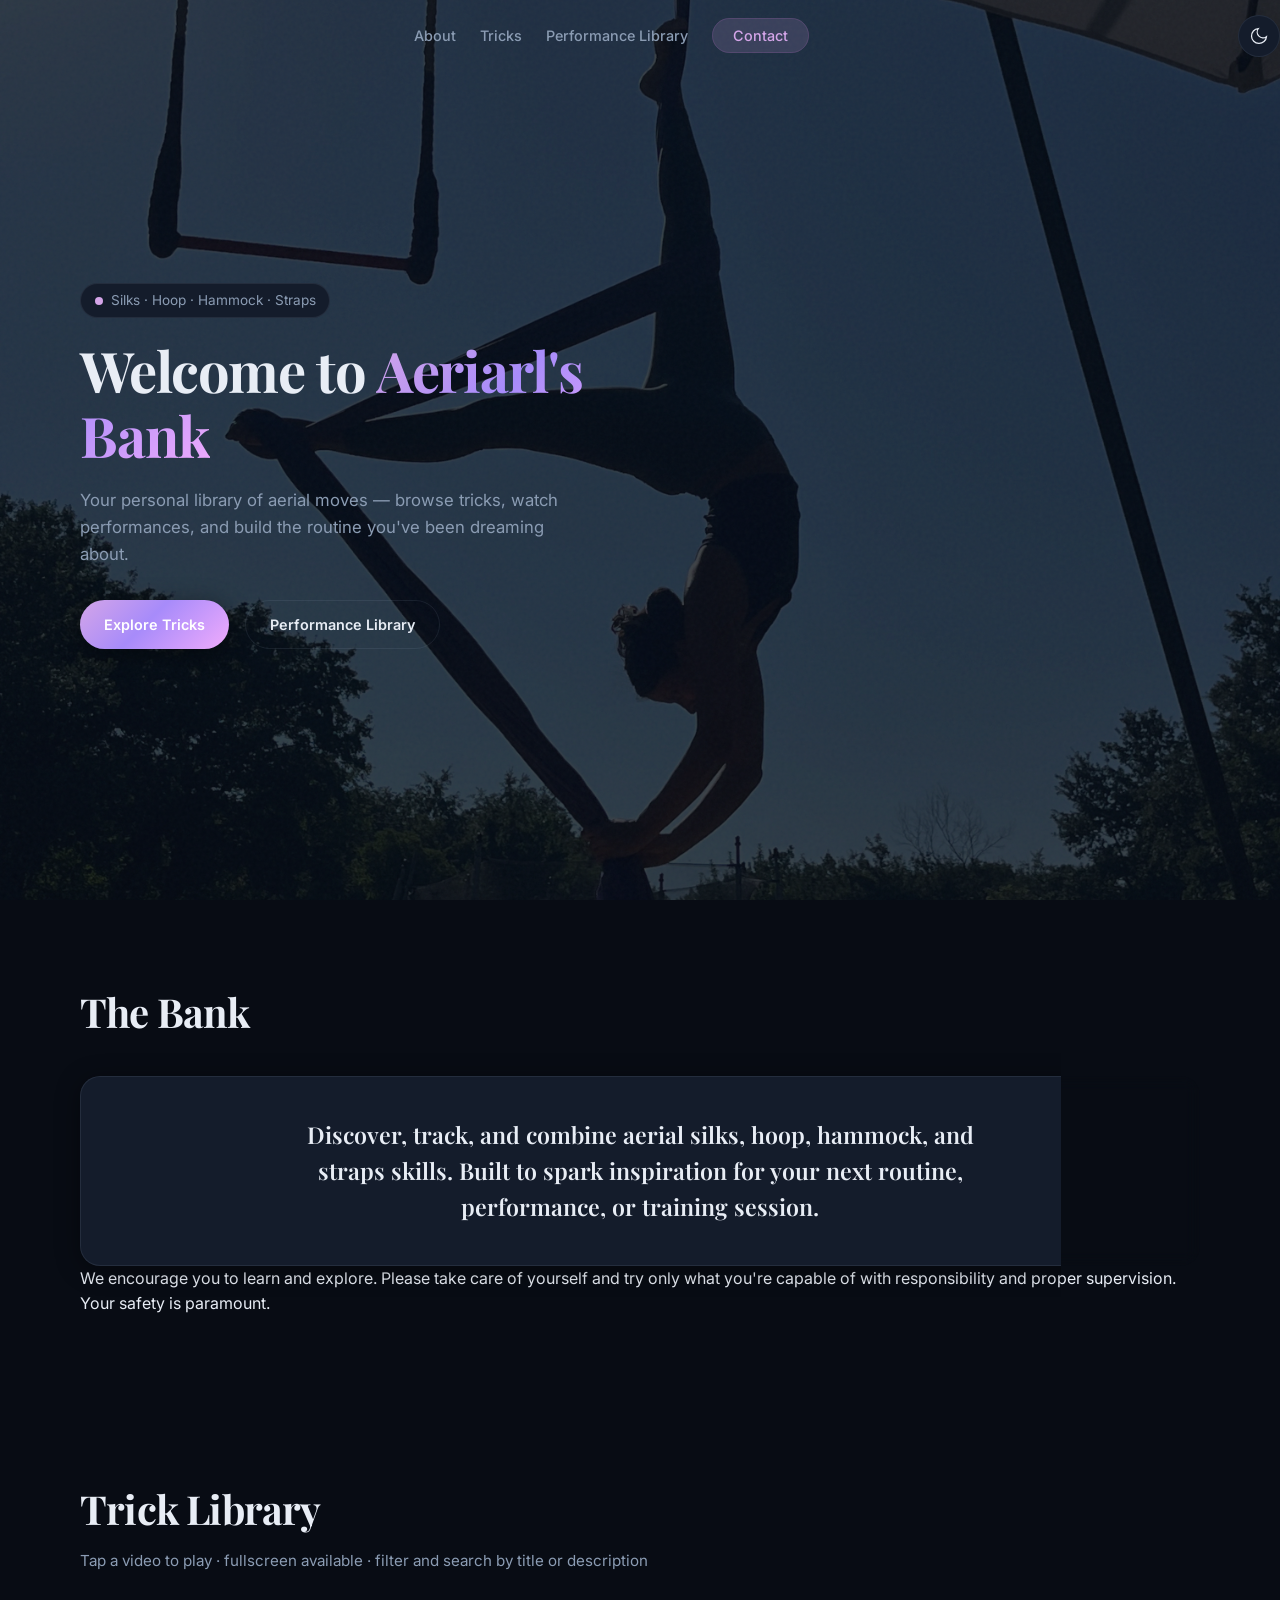
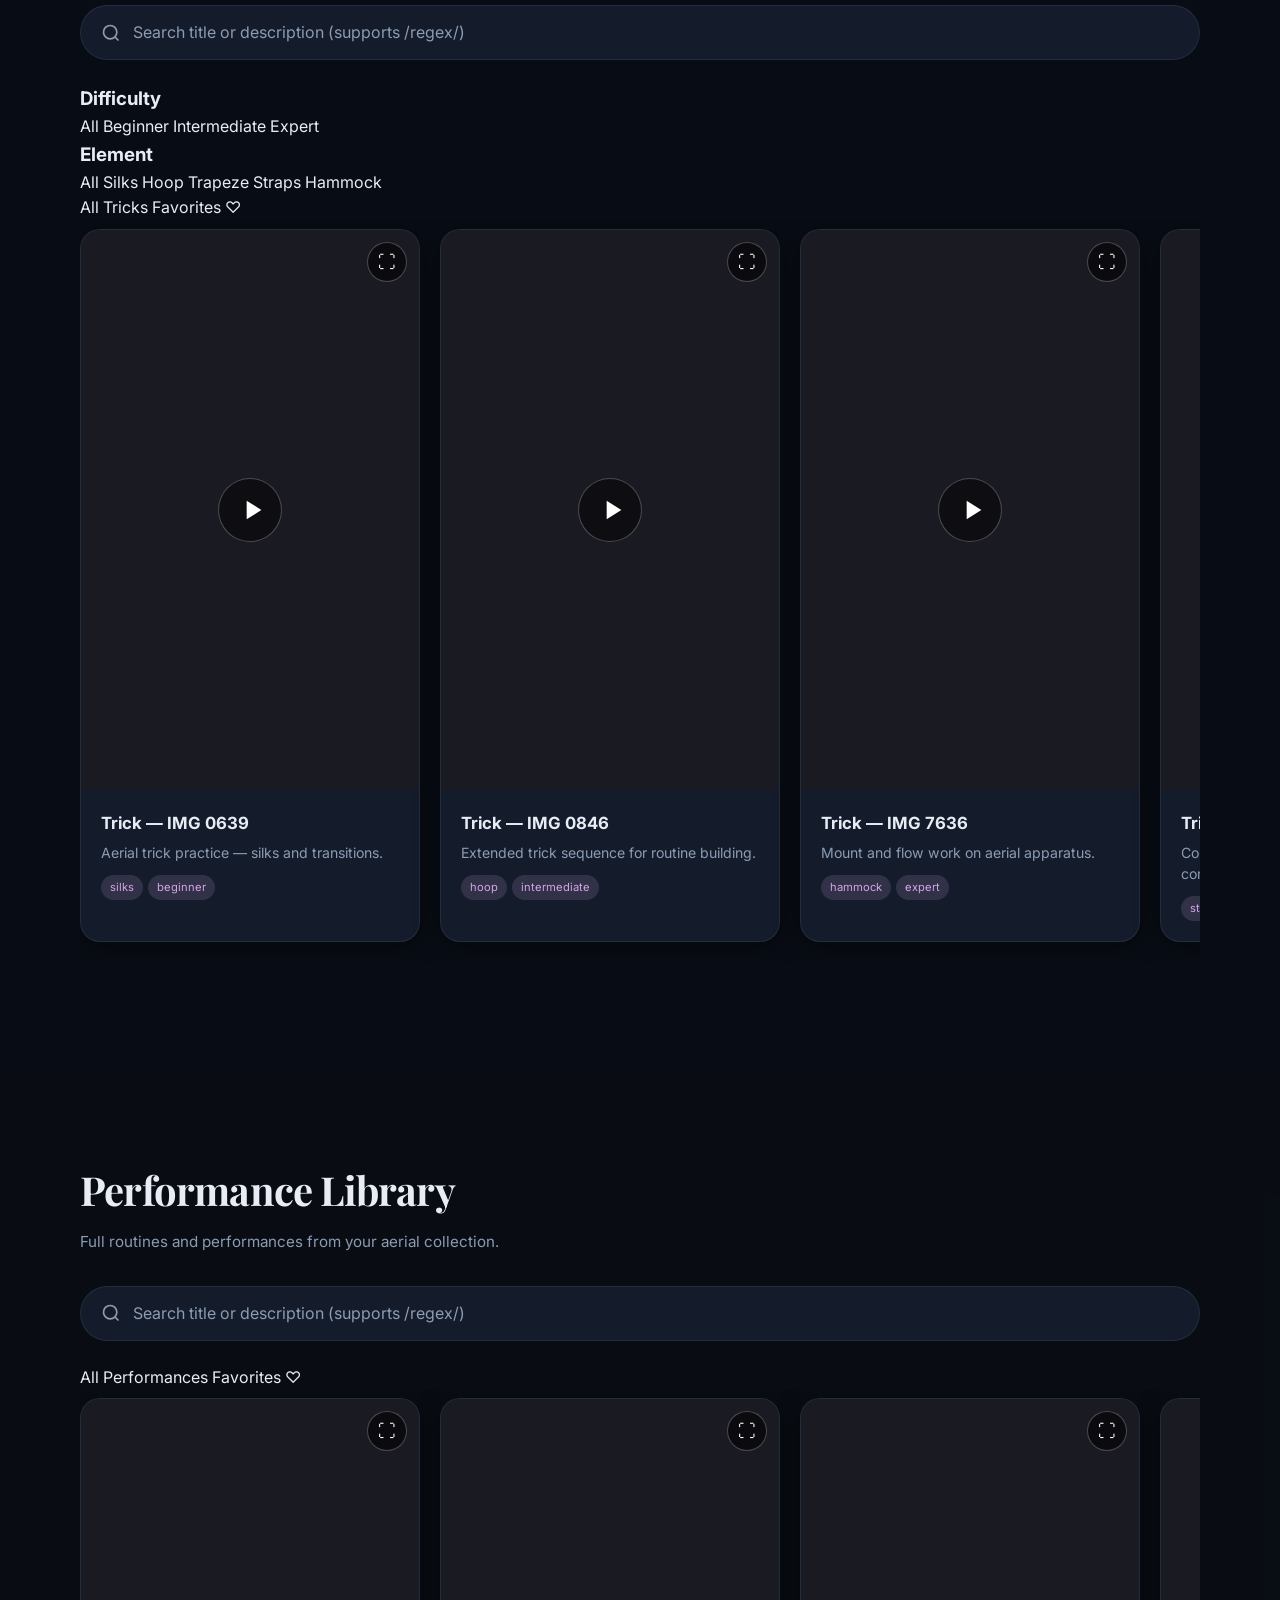
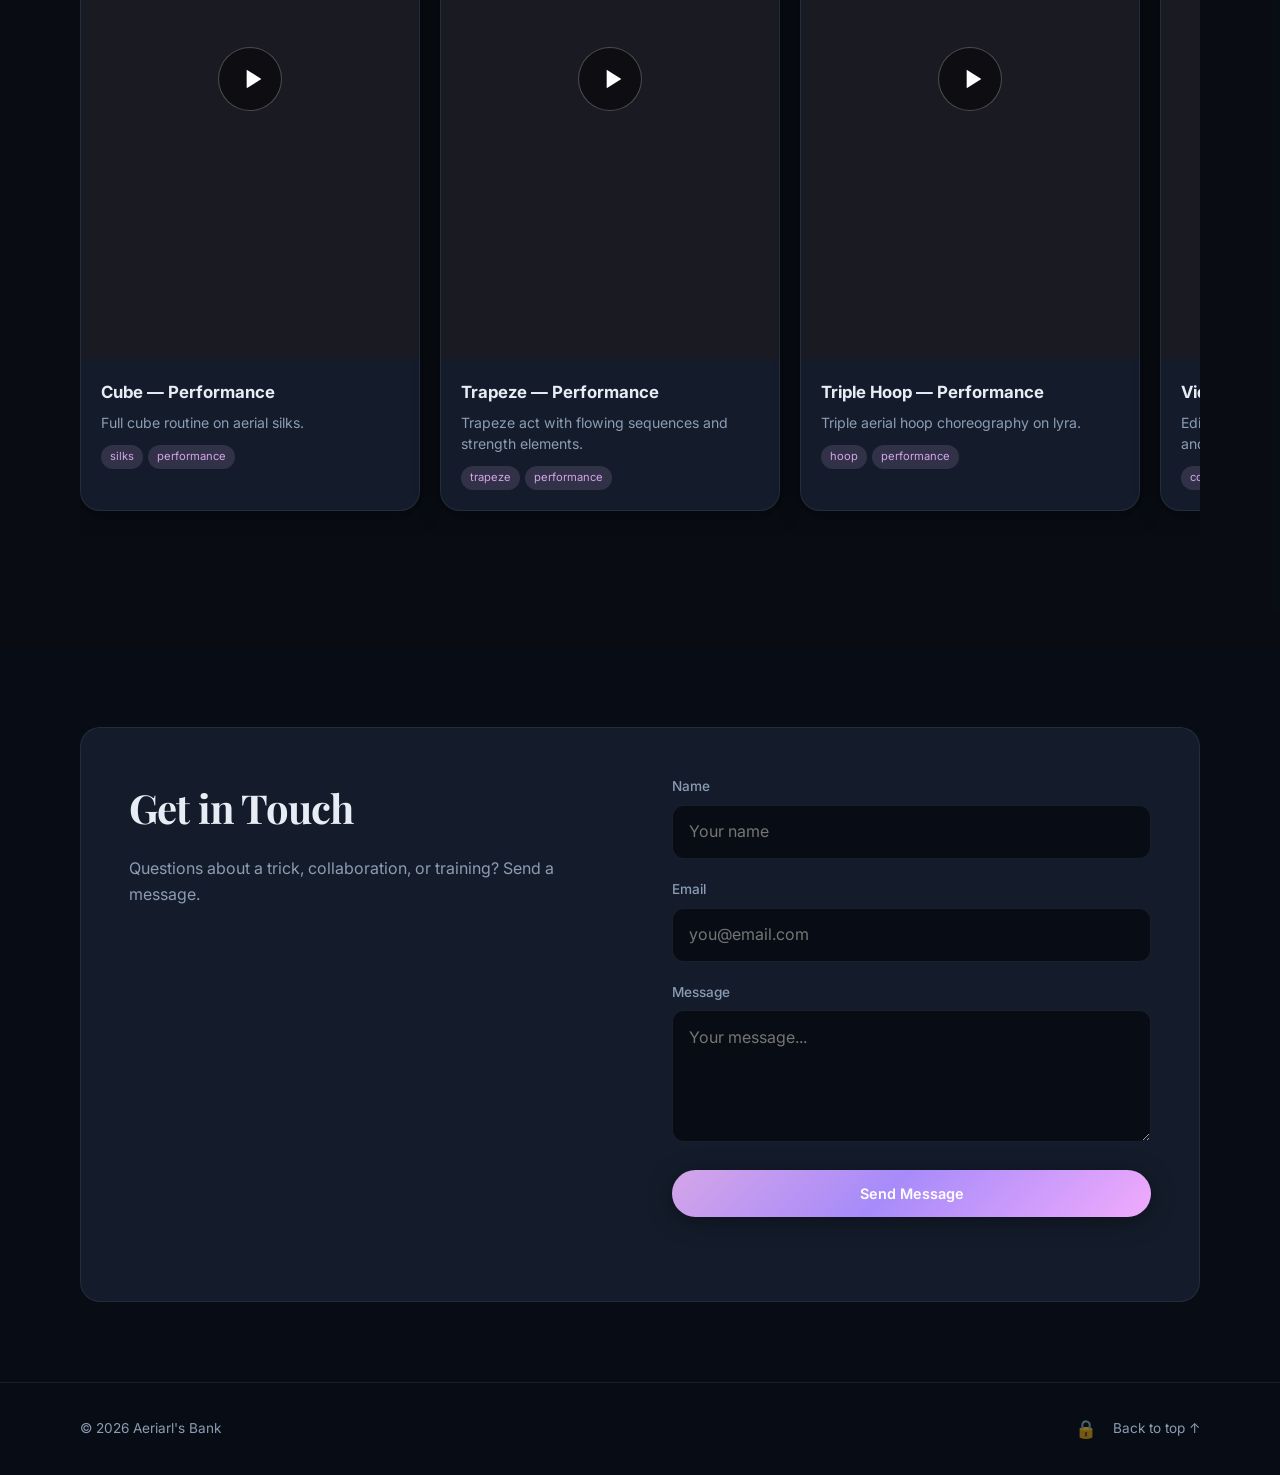
==== commit 2842d162: "Fix iPhone preview, add difficulty/element filters, favorites, safety disclaimer, reduce hero gap, f" ====
--- a/index.html
+++ b/index.html
@@ -75,6 +75,11 @@
             inspiration for your next routine, performance, or training session.
           </p>
         </div>
+        <div class="disclaimer__card">
+          <p class="disclaimer__text">
+            We encourage you to learn and explore. Please take care of yourself and try only what you're capable of with responsibility and proper supervision. Your safety is paramount.
+          </p>
+        </div>
       </div>
     </section>
 
@@ -82,7 +87,7 @@
       <div class="container">
         <div class="section__header">
           <h2 class="section__title">Trick Library</h2>
-          <p class="section__subtitle">Tap a video to play · fullscreen available · search by title or description</p>
+          <p class="section__subtitle">Tap a video to play · fullscreen available · filter and search by title or description</p>
         </div>
         <div class="feed-toolbar">
           <div class="search-bar">
@@ -91,8 +96,36 @@
           </div>
           <button type="button" class="btn-add admin-only" id="addTrickBtn" aria-label="Add trick video">+</button>
         </div>
+        <div class="filter-section">
+          <div class="filter-group">
+            <h3 class="filter-group__title">Difficulty</h3>
+            <div class="filter-buttons" id="difficultyFilters">
+              <button type="button" class="filter-btn" data-filter="difficulty" data-value="all">All</button>
+              <button type="button" class="filter-btn" data-filter="difficulty" data-value="beginner">Beginner</button>
+              <button type="button" class="filter-btn" data-filter="difficulty" data-value="intermediate">Intermediate</button>
+              <button type="button" class="filter-btn" data-filter="difficulty" data-value="expert">Expert</button>
+            </div>
+          </div>
+          <div class="filter-group">
+            <h3 class="filter-group__title">Element</h3>
+            <div class="filter-buttons" id="elementFilters">
+              <button type="button" class="filter-btn" data-filter="element" data-value="all">All</button>
+              <button type="button" class="filter-btn" data-filter="element" data-value="silks">Silks</button>
+              <button type="button" class="filter-btn" data-filter="element" data-value="hoop">Hoop</button>
+              <button type="button" class="filter-btn" data-filter="element" data-value="trapeze">Trapeze</button>
+              <button type="button" class="filter-btn" data-filter="element" data-value="straps">Straps</button>
+              <button type="button" class="filter-btn" data-filter="element" data-value="hammock">Hammock</button>
+            </div>
+          </div>
+        </div>
+        <div class="tabs-nav">
+          <button type="button" class="tab-btn tab-btn--active" data-tab="all-tricks">All Tricks</button>
+          <button type="button" class="tab-btn" data-tab="favorites">Favorites ♡</button>
+        </div>
         <div class="video-feed" id="tricksFeed" aria-label="Tricks video feed"></div>
-        <p class="feed-empty" id="tricksEmpty" hidden>No tricks match your search.</p>
+        <div class="video-feed" id="tricksFeedFavorites" aria-label="Favorite tricks" hidden></div>
+        <p class="feed-empty" id="tricksEmpty" hidden>No tricks match your filters.</p>
+        <p class="feed-empty" id="tricksFavoritesEmpty" hidden>No favorite tricks yet. Click the heart icon on tricks to add them!</p>
       </div>
     </section>
 
@@ -109,8 +142,14 @@
           </div>
           <button type="button" class="btn-add admin-only" id="addPerformanceBtn" aria-label="Add performance video">+</button>
         </div>
+        <div class="tabs-nav">
+          <button type="button" class="tab-btn tab-btn--active" data-tab="all-performances">All Performances</button>
+          <button type="button" class="tab-btn" data-tab="favorites-perf">Favorites ♡</button>
+        </div>
         <div class="video-feed" id="performancesFeed" aria-label="Performance Library video feed"></div>
+        <div class="video-feed" id="performancesFeedFavorites" aria-label="Favorite performances" hidden></div>
         <p class="feed-empty" id="performancesEmpty" hidden>No performances match your search.</p>
+        <p class="feed-empty" id="performancesFavoritesEmpty" hidden>No favorite performances yet. Click the heart icon on performances to add them!</p>
       </div>
     </section>
 
@@ -199,4 +238,4 @@
   <script src="videos-data.js?v=5"></script>
   <script src="script.js?v=5"></script>
 </body>
-</html>
+</html>
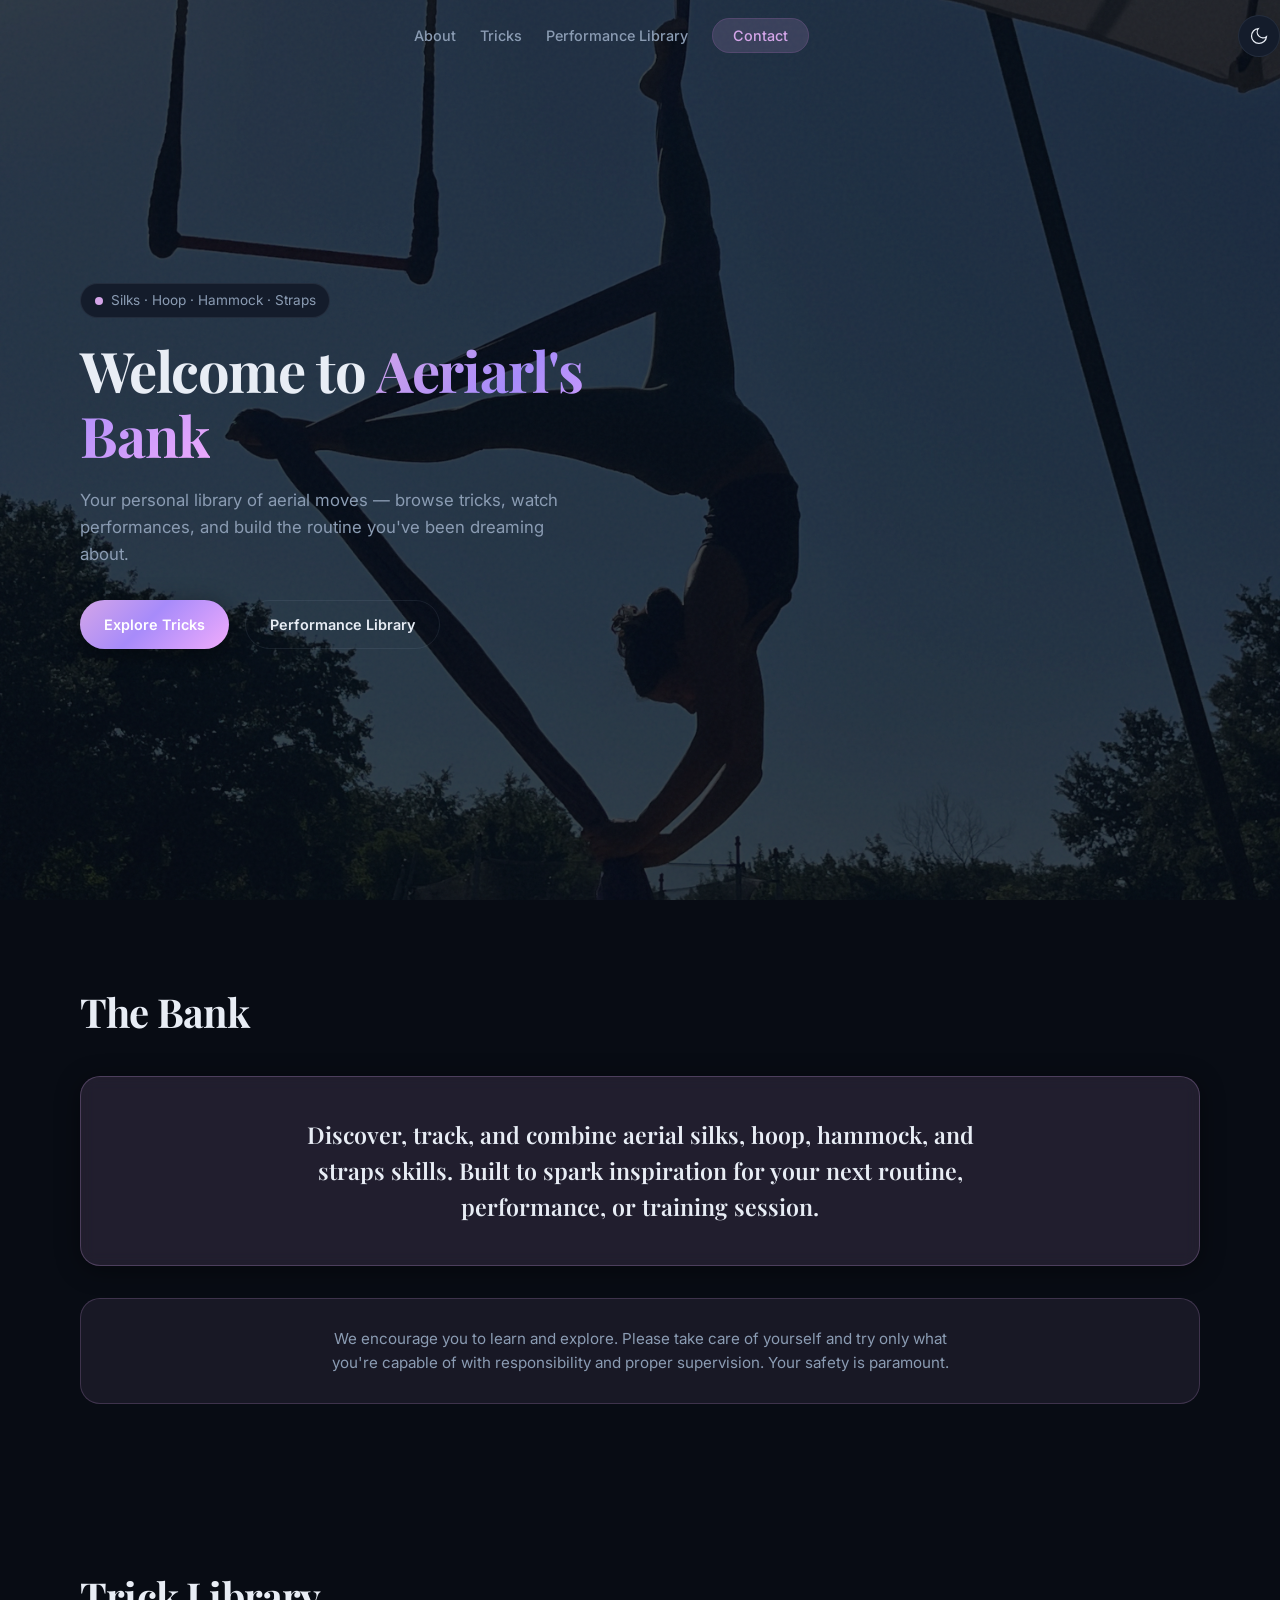
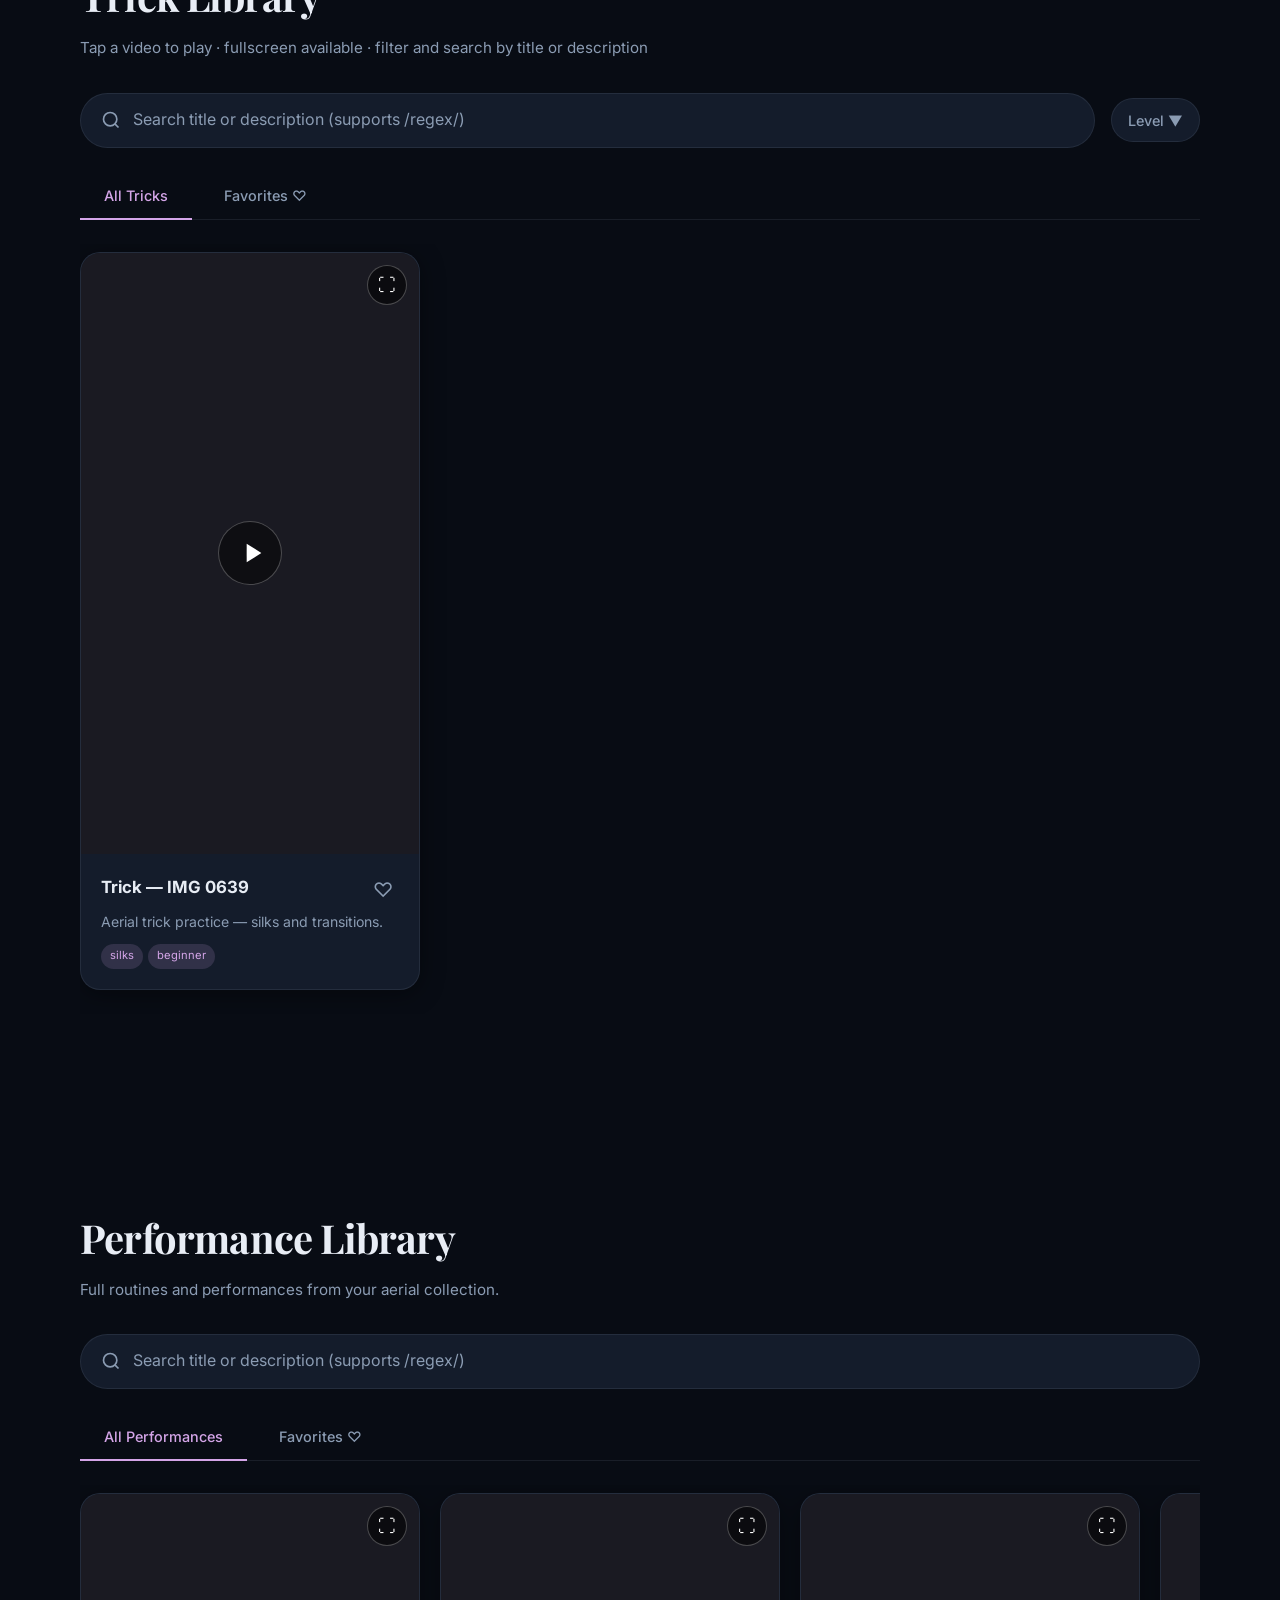
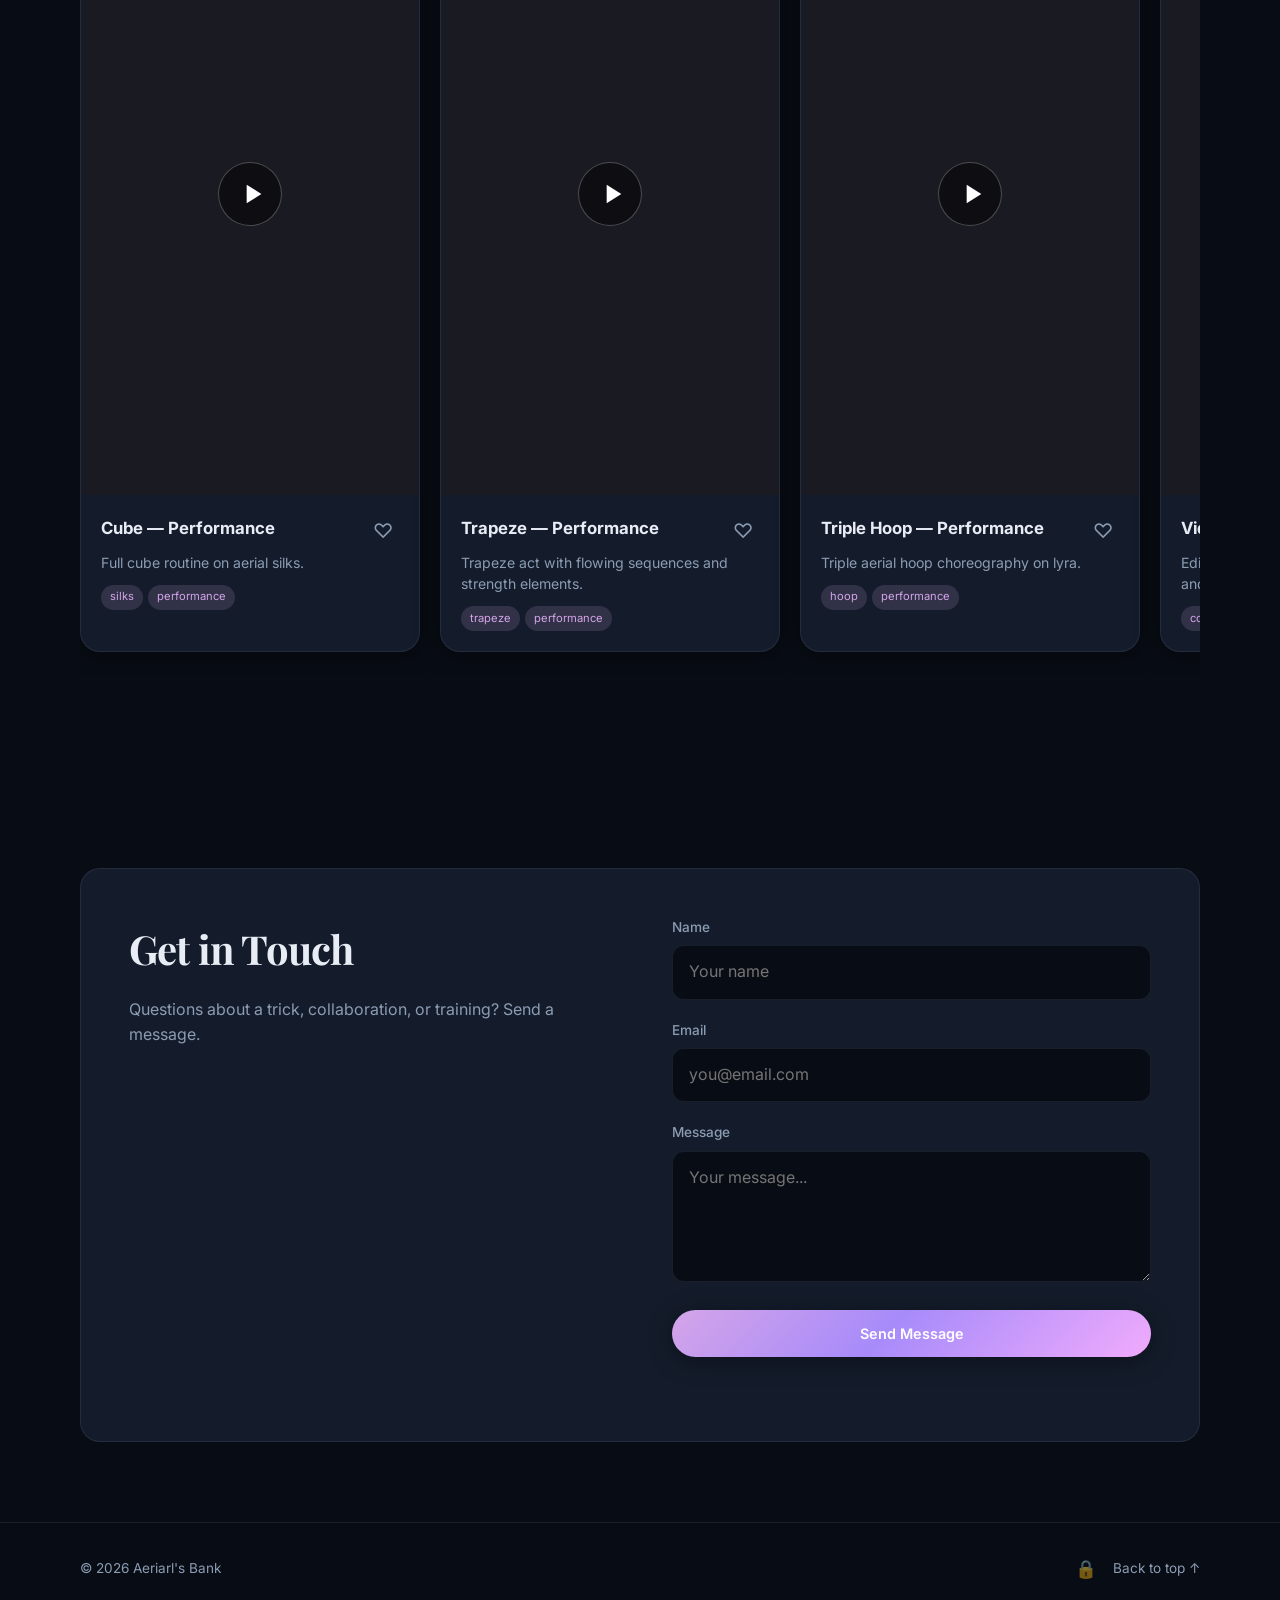
==== commit 1e268604: "Fix: Dropdown difficulty filter, brighten about card, fix phone preview, update empty states. - Move" ====
--- a/index.html
+++ b/index.html
@@ -9,7 +9,7 @@
   <link rel="preconnect" href="https://fonts.googleapis.com" />
   <link rel="preconnect" href="https://fonts.gstatic.com" crossorigin />
   <link href="https://fonts.googleapis.com/css2?family=Inter:wght@400;500;600;700&family=Playfair+Display:wght@600;700&display=swap" rel="stylesheet" />
-  <link rel="stylesheet" href="styles.css?v=5" />
+  <link rel="stylesheet" href="styles.css?v=7" />
 </head>
 <body>
   <div class="site-bg" aria-hidden="true"></div>
@@ -94,29 +94,16 @@
             <svg viewBox="0 0 24 24" fill="none" stroke="currentColor" stroke-width="2" aria-hidden="true"><circle cx="11" cy="11" r="8"/><path d="M21 21l-4.35-4.35"/></svg>
             <input type="search" id="tricksSearch" placeholder="Search title or description (supports /regex/)" autocomplete="off" />
           </div>
+          <details class="difficulty-filter">
+            <summary class="difficulty-filter__label">Level ▼</summary>
+            <div class="difficulty-filter__dropdown">
+              <button type="button" class="difficulty-filter__btn" data-value="beginner">Beginner</button>
+              <button type="button" class="difficulty-filter__btn" data-value="intermediate">Intermediate</button>
+              <button type="button" class="difficulty-filter__btn" data-value="expert">Expert</button>
+              <button type="button" class="difficulty-filter__btn" data-value="all">All Levels</button>
+            </div>
+          </details>
           <button type="button" class="btn-add admin-only" id="addTrickBtn" aria-label="Add trick video">+</button>
-        </div>
-        <div class="filter-section">
-          <div class="filter-group">
-            <h3 class="filter-group__title">Difficulty</h3>
-            <div class="filter-buttons" id="difficultyFilters">
-              <button type="button" class="filter-btn" data-filter="difficulty" data-value="all">All</button>
-              <button type="button" class="filter-btn" data-filter="difficulty" data-value="beginner">Beginner</button>
-              <button type="button" class="filter-btn" data-filter="difficulty" data-value="intermediate">Intermediate</button>
-              <button type="button" class="filter-btn" data-filter="difficulty" data-value="expert">Expert</button>
-            </div>
-          </div>
-          <div class="filter-group">
-            <h3 class="filter-group__title">Element</h3>
-            <div class="filter-buttons" id="elementFilters">
-              <button type="button" class="filter-btn" data-filter="element" data-value="all">All</button>
-              <button type="button" class="filter-btn" data-filter="element" data-value="silks">Silks</button>
-              <button type="button" class="filter-btn" data-filter="element" data-value="hoop">Hoop</button>
-              <button type="button" class="filter-btn" data-filter="element" data-value="trapeze">Trapeze</button>
-              <button type="button" class="filter-btn" data-filter="element" data-value="straps">Straps</button>
-              <button type="button" class="filter-btn" data-filter="element" data-value="hammock">Hammock</button>
-            </div>
-          </div>
         </div>
         <div class="tabs-nav">
           <button type="button" class="tab-btn tab-btn--active" data-tab="all-tricks">All Tricks</button>
@@ -125,11 +112,11 @@
         <div class="video-feed" id="tricksFeed" aria-label="Tricks video feed"></div>
         <div class="video-feed" id="tricksFeedFavorites" aria-label="Favorite tricks" hidden></div>
         <p class="feed-empty" id="tricksEmpty" hidden>No tricks match your filters.</p>
-        <p class="feed-empty" id="tricksFavoritesEmpty" hidden>No favorite tricks yet. Click the heart icon on tricks to add them!</p>
-      </div>
-    </section>
-
-    <section class="section feed-section feed-section--alt" id="performances">
+        <p class="feed-empty" id="tricksFavoritesEmpty" hidden>Explore our library and add tricks to your favorites!</p>
+      </div>
+    </section>
+
+    <section class="section feed-section" id="performances">
       <div class="container">
         <div class="section__header">
           <h2 class="section__title">Performance Library</h2>
@@ -149,7 +136,7 @@
         <div class="video-feed" id="performancesFeed" aria-label="Performance Library video feed"></div>
         <div class="video-feed" id="performancesFeedFavorites" aria-label="Favorite performances" hidden></div>
         <p class="feed-empty" id="performancesEmpty" hidden>No performances match your search.</p>
-        <p class="feed-empty" id="performancesFavoritesEmpty" hidden>No favorite performances yet. Click the heart icon on performances to add them!</p>
+        <p class="feed-empty" id="performancesFavoritesEmpty" hidden>Explore our library and add performances to your favorites!</p>
       </div>
     </section>
 
@@ -235,7 +222,7 @@
     </div>
   </div>
 
-  <script src="videos-data.js?v=5"></script>
-  <script src="script.js?v=5"></script>
+  <script src="videos-data.js?v=7"></script>
+  <script src="script.js?v=7"></script>
 </body>
 </html>
--- a/styles.css
+++ b/styles.css
@@ -301,7 +301,7 @@
   grid-template-columns: 1fr 1fr;
   gap: 4rem;
   align-items: center;
-  padding-block: 4rem;
+  padding-block: 2rem;
 }
 
 .hero__eyebrow {
@@ -444,11 +444,11 @@
 
 /* Content is visible by default — no hidden-until-scroll */
 
-/* ===== About ===== */
+/* ===== About & Disclaimer ===== */
 .about__card {
   padding: 2.5rem;
-  background: var(--surface);
-  border: 1px solid var(--border);
+  background: rgba(212, 165, 232, 0.12);
+  border: 1px solid rgba(212, 165, 232, 0.25);
   border-radius: var(--radius-lg);
   box-shadow: var(--shadow);
   backdrop-filter: blur(8px);
@@ -464,16 +464,35 @@
   margin-inline: auto;
 }
 
+.disclaimer__card {
+  padding: 1.75rem;
+  background: rgba(212, 165, 232, 0.08);
+  border: 1px solid rgba(212, 165, 232, 0.2);
+  border-radius: var(--radius-lg);
+  margin-top: 2rem;
+}
+
+.disclaimer__text {
+  font-size: 0.95rem;
+  line-height: 1.6;
+  text-align: center;
+  max-width: 40rem;
+  margin-inline: auto;
+  color: var(--text-muted);
+}
+
 /* ===== Search bar & add button ===== */
 .feed-toolbar {
   display: flex;
   align-items: center;
   gap: 1rem;
   margin-bottom: 1.5rem;
+  flex-wrap: wrap;
 }
 
 .feed-toolbar .search-bar {
   flex: 1;
+  min-width: 280px;
   max-width: none;
 }
 
@@ -505,7 +524,6 @@
   background: var(--surface);
   border: 1px solid var(--border);
   border-radius: 999px;
-  max-width: 480px;
   transition: border-color var(--transition), box-shadow var(--transition);
 }
 
@@ -530,7 +548,70 @@
 .search-bar input::placeholder { color: var(--text-muted); }
 .search-bar input:focus { outline: none; }
 
-.feed-section--alt { background: var(--feed-bg); }
+/* ===== Difficulty Filter Dropdown ===== */
+.difficulty-filter {
+  flex-shrink: 0;
+}
+
+.difficulty-filter__label {
+  display: inline-flex;
+  align-items: center;
+  padding: 0.6rem 1rem;
+  background: var(--surface);
+  border: 1px solid var(--border);
+  border-radius: 999px;
+  color: var(--text-muted);
+  cursor: pointer;
+  font-size: 0.9rem;
+  font-weight: 500;
+  transition: border-color var(--transition), color var(--transition);
+  user-select: none;
+}
+
+.difficulty-filter__label:hover {
+  border-color: var(--accent);
+  color: var(--accent);
+}
+
+.difficulty-filter[open] > .difficulty-filter__label {
+  border-color: var(--accent);
+  color: var(--accent);
+}
+
+.difficulty-filter__dropdown {
+  position: absolute;
+  top: 100%;
+  left: 0;
+  margin-top: 0.5rem;
+  display: flex;
+  flex-direction: column;
+  gap: 0.25rem;
+  padding: 0.5rem;
+  background: var(--surface);
+  border: 1px solid var(--border);
+  border-radius: var(--radius);
+  box-shadow: var(--shadow);
+  z-index: 10;
+}
+
+.difficulty-filter__btn {
+  padding: 0.65rem 1.25rem;
+  background: transparent;
+  border: none;
+  color: var(--text-muted);
+  cursor: pointer;
+  font-size: 0.9rem;
+  text-align: left;
+  border-radius: 6px;
+  transition: background var(--transition), color var(--transition);
+}
+
+.difficulty-filter__btn:hover {
+  background: var(--bg);
+  color: var(--accent);
+}
+
+.feed-section--alt { background: transparent; }
 
 .feed-empty {
   text-align: center;
@@ -582,15 +663,16 @@
 .video-card__media {
   position: relative;
   width: 100%;
-  height: var(--feed-card-h);
-  background: #000;
-  cursor: pointer;
+  aspect-ratio: 9 / 16;
+  background: #1a1a22;
+  cursor: pointer;
+  overflow: hidden;
 }
 
 .video-card__media video {
   width: 100%;
   height: 100%;
-  object-fit: cover;
+  object-fit: contain;
   pointer-events: none;
   background: #1a1a22;
 }
@@ -930,11 +1012,67 @@
   padding-right: 2rem;
 }
 
-.modal__actions {
-  display: flex;
-  gap: 0.75rem;
-  justify-content: flex-end;
-  margin-top: 1rem;
+/* ===== Tabs Navigation ===== */
+.tabs-nav {
+  display: flex;
+  gap: 0.5rem;
+  margin-bottom: 1.5rem;
+  border-bottom: 1px solid var(--border);
+}
+
+.tab-btn {
+  padding: 0.75rem 1.5rem;
+  font-size: 0.9rem;
+  font-weight: 500;
+  color: var(--text-muted);
+  background: none;
+  border: none;
+  cursor: pointer;
+  position: relative;
+  transition: color var(--transition);
+}
+
+.tab-btn:hover {
+  color: var(--text);
+}
+
+.tab-btn--active {
+  color: var(--accent);
+}
+
+.tab-btn--active::after {
+  content: '';
+  position: absolute;
+  bottom: -1px;
+  left: 0;
+  right: 0;
+  height: 2px;
+  background: var(--accent);
+}
+
+/* ===== Favorites Heart Icon ===== */
+.video-card__favorite-btn {
+  flex-shrink: 0;
+  width: 32px;
+  height: 32px;
+  padding: 0;
+  background: none;
+  border: none;
+  color: var(--text-muted);
+  cursor: pointer;
+  font-size: 1.25rem;
+  transition: color var(--transition);
+  display: flex;
+  align-items: center;
+  justify-content: center;
+}
+
+.video-card__favorite-btn:hover {
+  color: #ff6b9d;
+}
+
+.video-card__favorite-btn.favorited {
+  color: #ff6b9d;
 }
 
 /* ===== Responsive ===== */
@@ -948,6 +1086,14 @@
   .hero__actions, .hero__stats { justify-content: center; }
   .hero__visual { max-width: 400px; margin-inline: auto; }
   .contact__wrapper { grid-template-columns: 1fr; }
+  
+  .difficulty-filter {
+    position: relative;
+  }
+  
+  .difficulty-filter__dropdown {
+    position: absolute;
+  }
 }
 
 @media (max-width: 768px) {
@@ -997,7 +1143,24 @@
   }
 
   :root {
-    --feed-card-h: min(480px, 65vh);
+    --feed-card-h: auto;
+  }
+  
+  .feed-toolbar {
+    flex-direction: column;
+  }
+  
+  .feed-toolbar .search-bar {
+    width: 100%;
+  }
+  
+  .difficulty-filter {
+    width: 100%;
+  }
+  
+  .difficulty-filter__label {
+    width: 100%;
+    justify-content: center;
   }
 }
 
@@ -1006,4 +1169,4 @@
   .hero__actions .btn { width: 100%; }
   .section { padding: 3.5rem 0; }
   .hero__stats { gap: 1.5rem; }
-}
+}
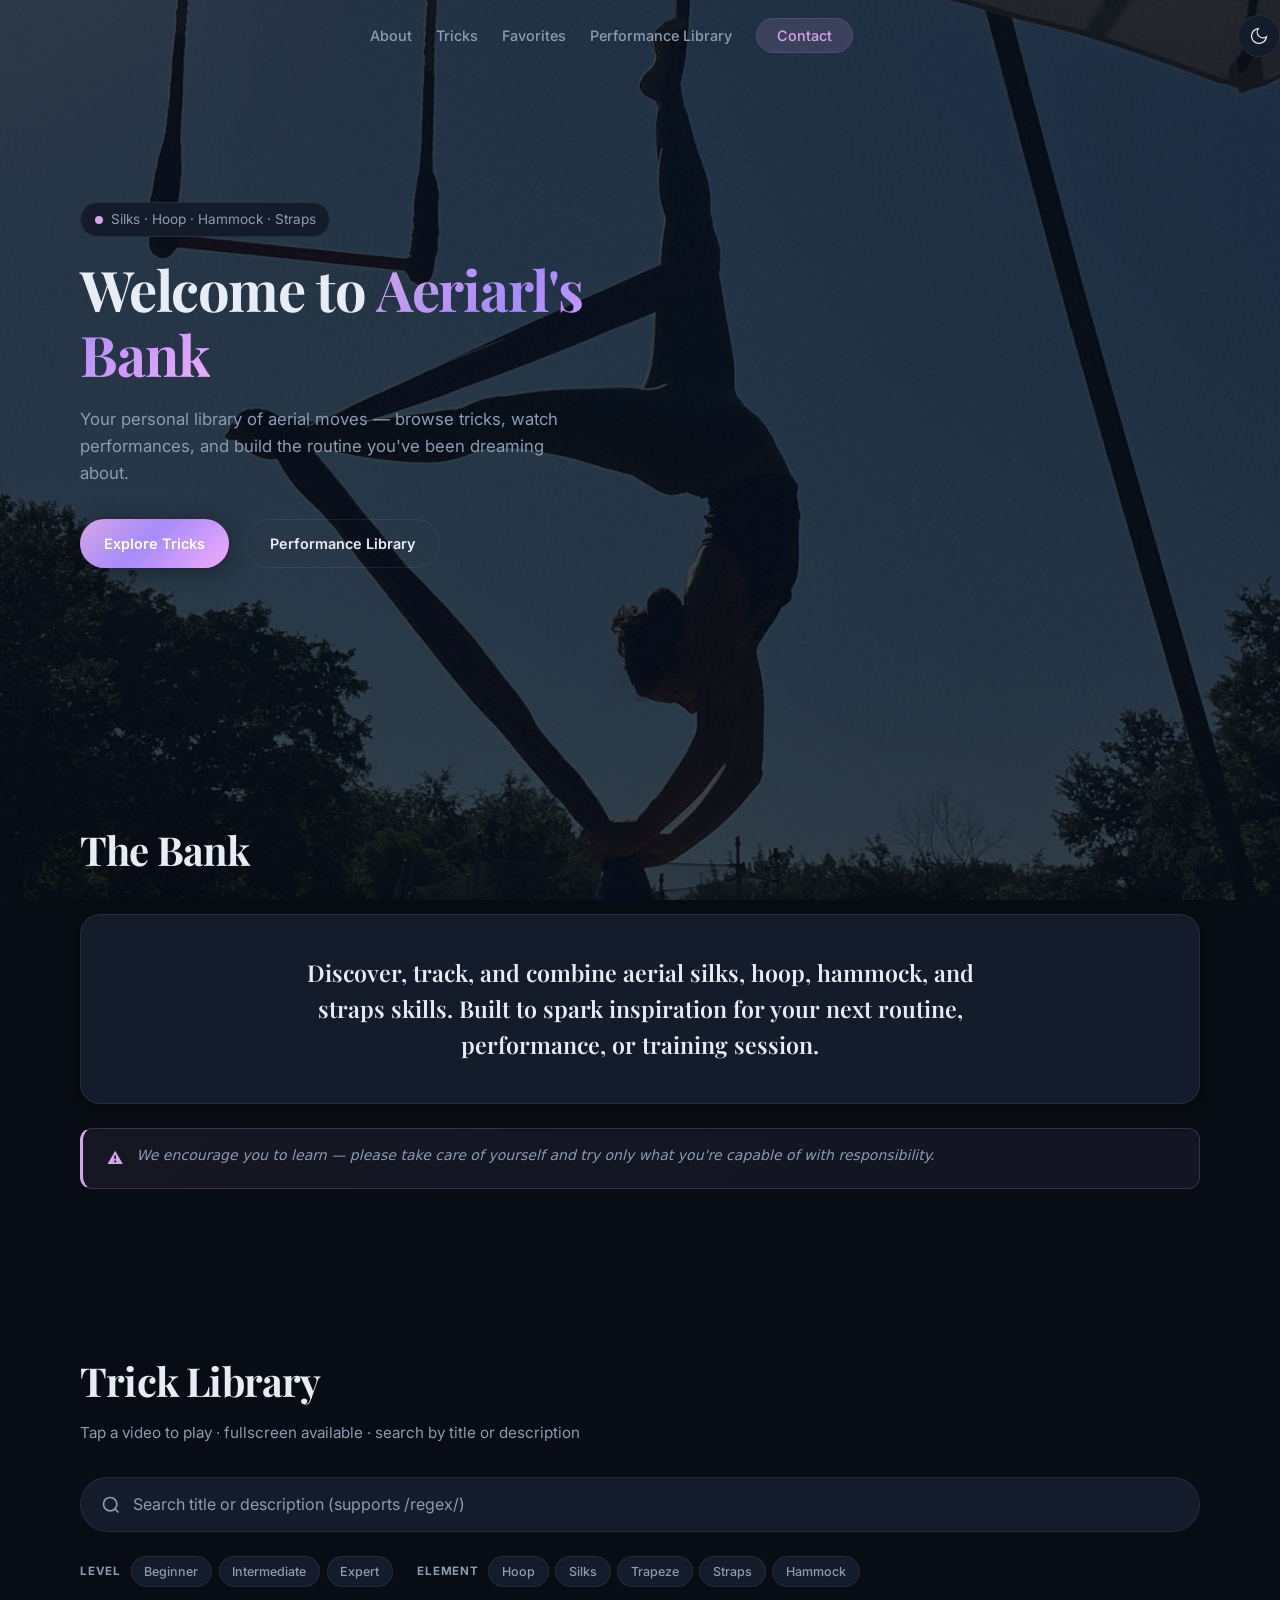
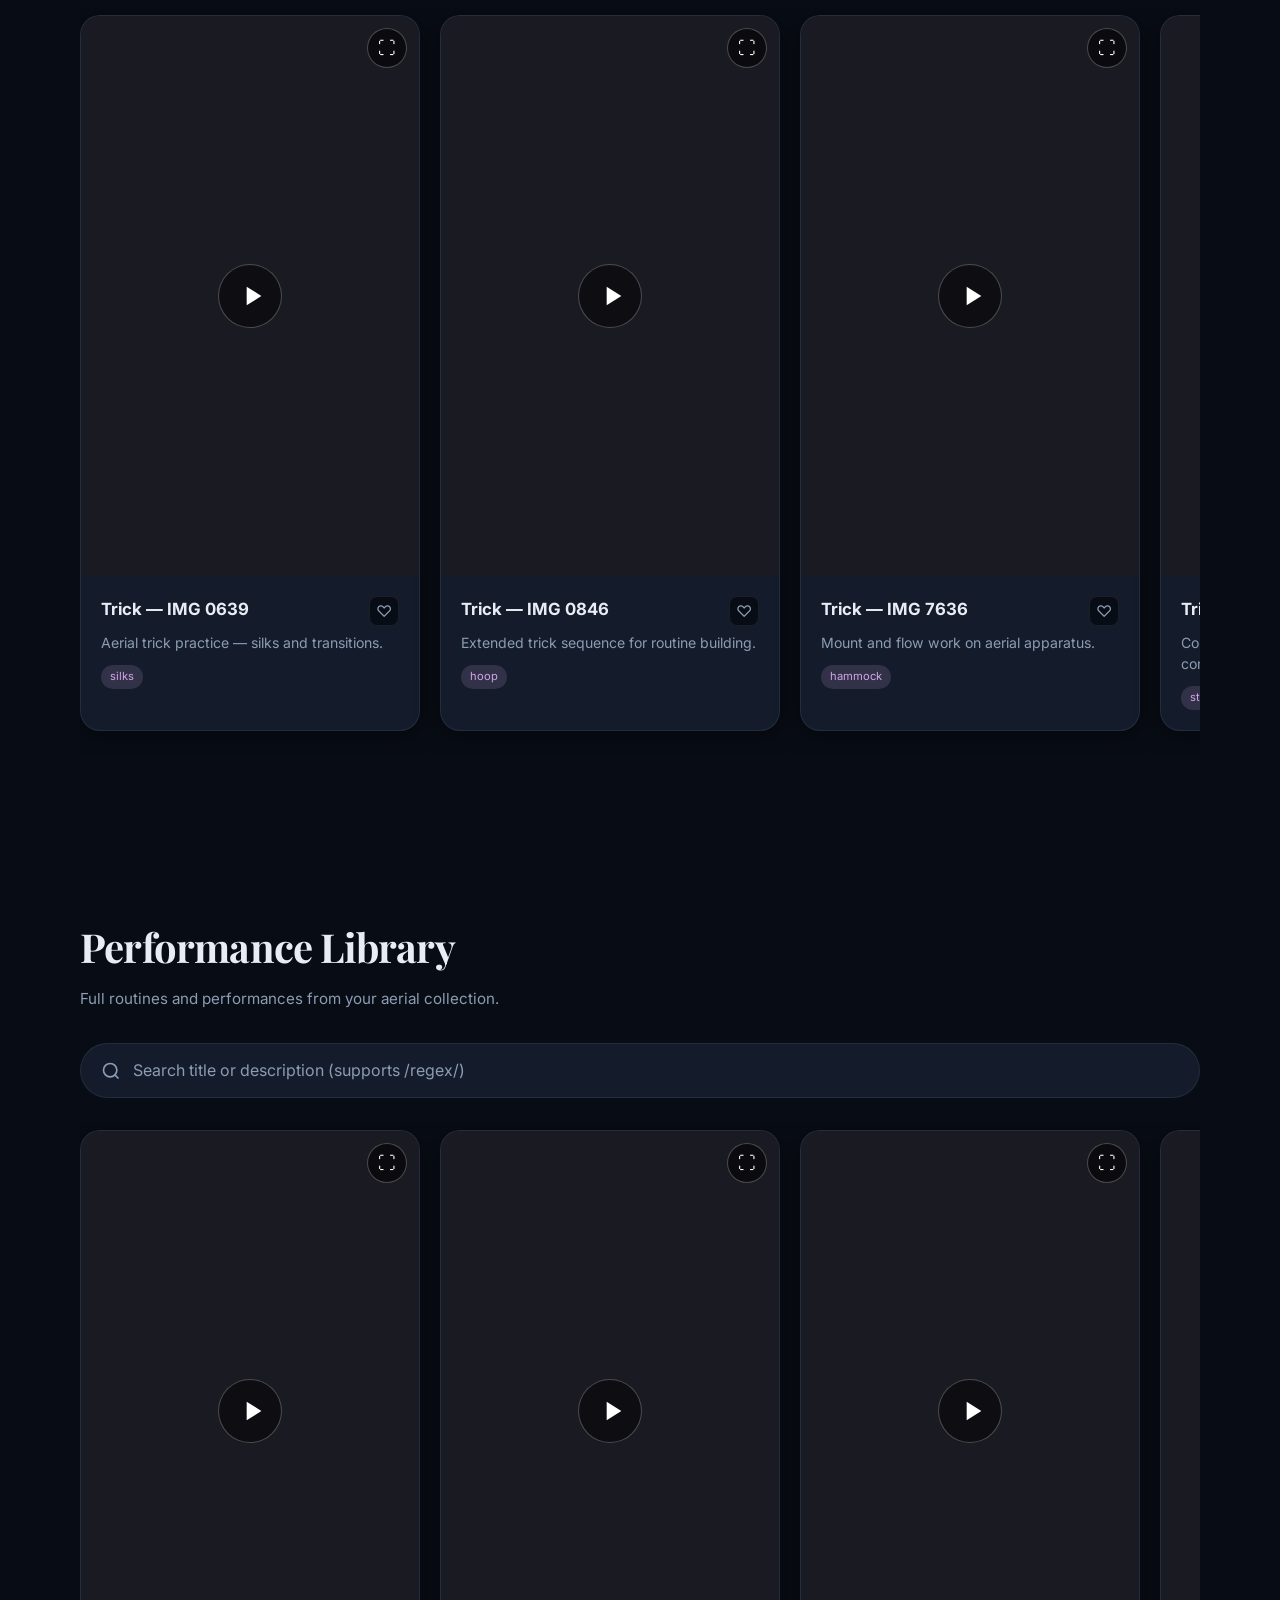
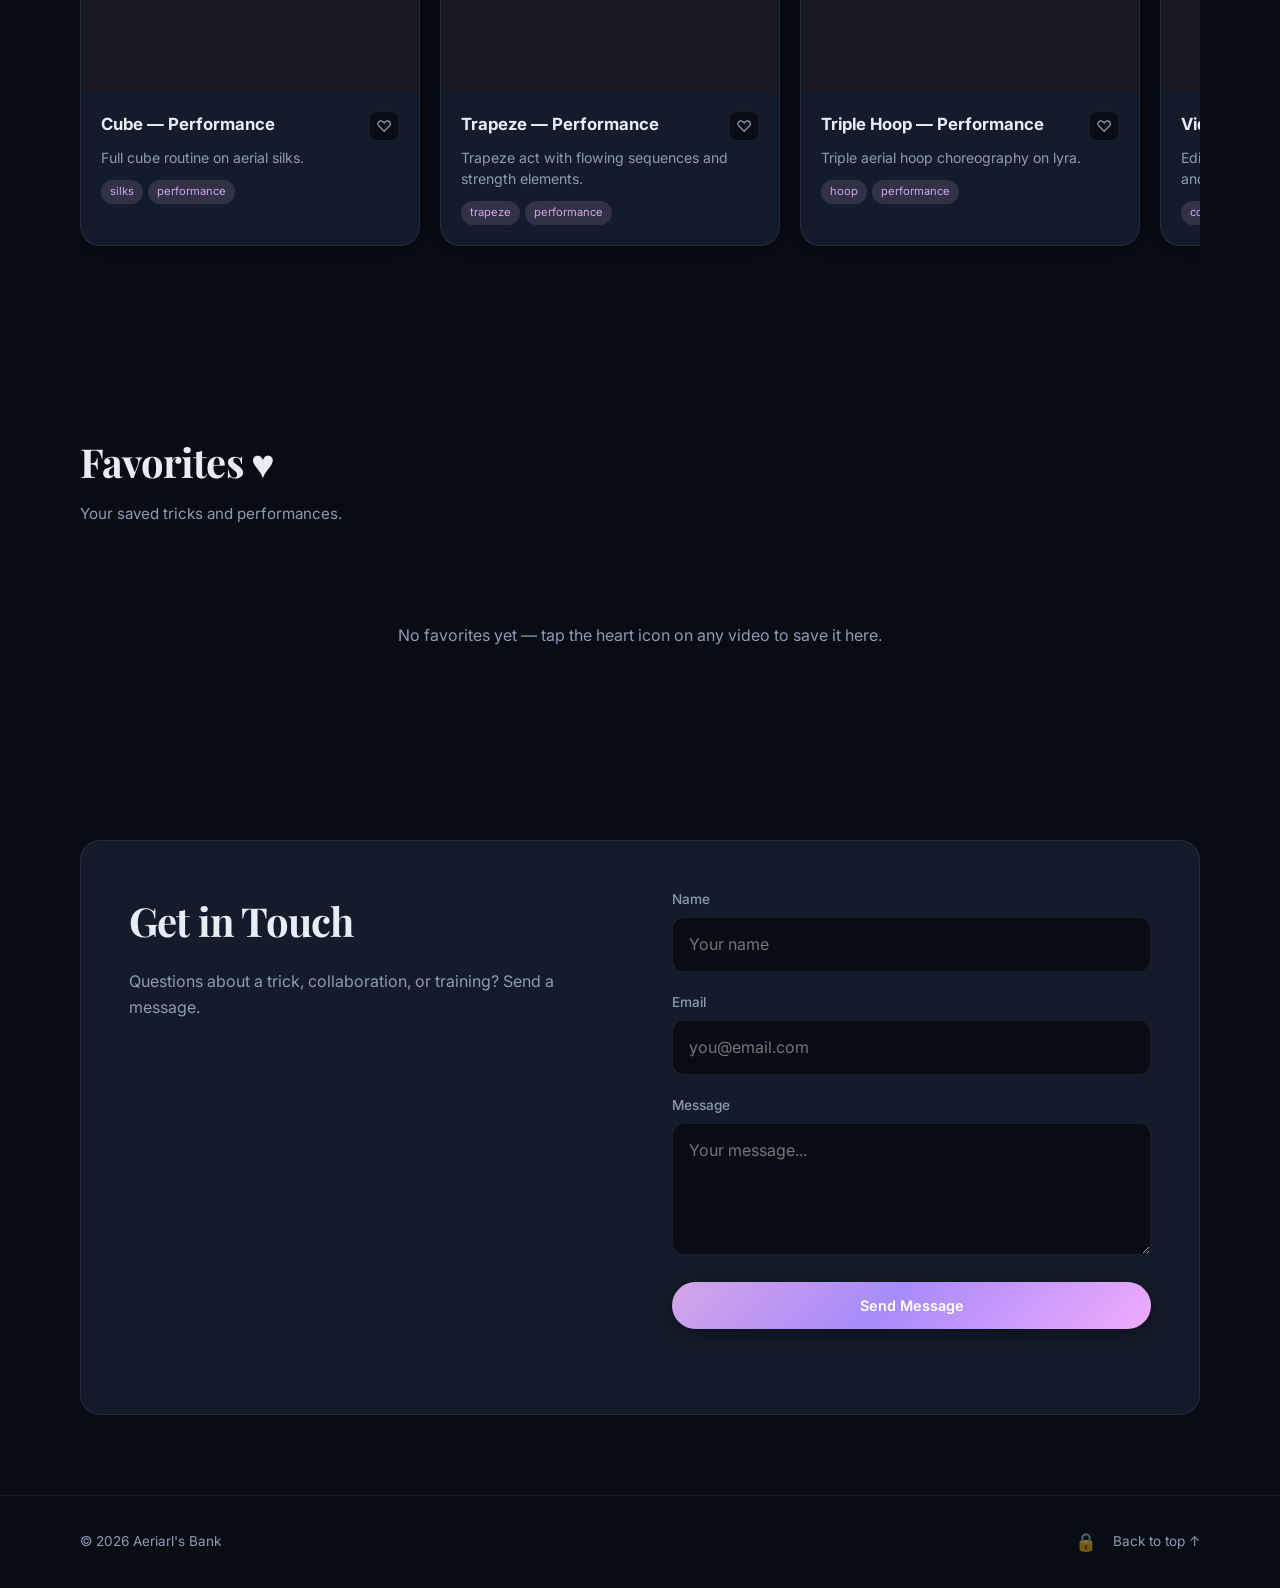
==== commit 59dd78a2: "Add filtering, favorites, safety disclaimer and layout tweaks" ====
--- a/index.html
+++ b/index.html
@@ -9,7 +9,7 @@
   <link rel="preconnect" href="https://fonts.googleapis.com" />
   <link rel="preconnect" href="https://fonts.gstatic.com" crossorigin />
   <link href="https://fonts.googleapis.com/css2?family=Inter:wght@400;500;600;700&family=Playfair+Display:wght@600;700&display=swap" rel="stylesheet" />
-  <link rel="stylesheet" href="styles.css?v=7" />
+  <link rel="stylesheet" href="styles.css?v=6" />
 </head>
 <body>
   <div class="site-bg" aria-hidden="true"></div>
@@ -21,6 +21,7 @@
       <ul class="nav__links" id="navLinks">
         <li><a href="#about" class="nav__link">About</a></li>
         <li><a href="#tricks" class="nav__link">Tricks</a></li>
+        <li><a href="#favorites" class="nav__link">Favorites</a></li>
         <li><a href="#performances" class="nav__link">Performance Library</a></li>
         <li><a href="#contact" class="nav__link nav__link--cta">Contact</a></li>
       </ul>
@@ -75,10 +76,9 @@
             inspiration for your next routine, performance, or training session.
           </p>
         </div>
-        <div class="disclaimer__card">
-          <p class="disclaimer__text">
-            We encourage you to learn and explore. Please take care of yourself and try only what you're capable of with responsibility and proper supervision. Your safety is paramount.
-          </p>
+        <div class="safety-disclaimer">
+          <span class="safety-disclaimer__icon" aria-hidden="true">⚠</span>
+          <p class="safety-disclaimer__text">We encourage you to learn — please take care of yourself and try only what you're capable of with responsibility.</p>
         </div>
       </div>
     </section>
@@ -87,36 +87,37 @@
       <div class="container">
         <div class="section__header">
           <h2 class="section__title">Trick Library</h2>
-          <p class="section__subtitle">Tap a video to play · fullscreen available · filter and search by title or description</p>
+          <p class="section__subtitle">Tap a video to play · fullscreen available · search by title or description</p>
         </div>
         <div class="feed-toolbar">
           <div class="search-bar">
             <svg viewBox="0 0 24 24" fill="none" stroke="currentColor" stroke-width="2" aria-hidden="true"><circle cx="11" cy="11" r="8"/><path d="M21 21l-4.35-4.35"/></svg>
             <input type="search" id="tricksSearch" placeholder="Search title or description (supports /regex/)" autocomplete="off" />
           </div>
-          <details class="difficulty-filter">
-            <summary class="difficulty-filter__label">Level ▼</summary>
-            <div class="difficulty-filter__dropdown">
-              <button type="button" class="difficulty-filter__btn" data-value="beginner">Beginner</button>
-              <button type="button" class="difficulty-filter__btn" data-value="intermediate">Intermediate</button>
-              <button type="button" class="difficulty-filter__btn" data-value="expert">Expert</button>
-              <button type="button" class="difficulty-filter__btn" data-value="all">All Levels</button>
-            </div>
-          </details>
           <button type="button" class="btn-add admin-only" id="addTrickBtn" aria-label="Add trick video">+</button>
         </div>
-        <div class="tabs-nav">
-          <button type="button" class="tab-btn tab-btn--active" data-tab="all-tricks">All Tricks</button>
-          <button type="button" class="tab-btn" data-tab="favorites">Favorites ♡</button>
+        <div class="filter-bar" id="tricksFilterBar">
+          <div class="filter-group">
+            <span class="filter-group__label">Level</span>
+            <button type="button" class="filter-chip" data-filter-group="level" data-filter-value="beginner">Beginner</button>
+            <button type="button" class="filter-chip" data-filter-group="level" data-filter-value="intermediate">Intermediate</button>
+            <button type="button" class="filter-chip" data-filter-group="level" data-filter-value="expert">Expert</button>
+          </div>
+          <div class="filter-group">
+            <span class="filter-group__label">Element</span>
+            <button type="button" class="filter-chip" data-filter-group="element" data-filter-value="hoop">Hoop</button>
+            <button type="button" class="filter-chip" data-filter-group="element" data-filter-value="silks">Silks</button>
+            <button type="button" class="filter-chip" data-filter-group="element" data-filter-value="trapeze">Trapeze</button>
+            <button type="button" class="filter-chip" data-filter-group="element" data-filter-value="straps">Straps</button>
+            <button type="button" class="filter-chip" data-filter-group="element" data-filter-value="hammock">Hammock</button>
+          </div>
         </div>
         <div class="video-feed" id="tricksFeed" aria-label="Tricks video feed"></div>
-        <div class="video-feed" id="tricksFeedFavorites" aria-label="Favorite tricks" hidden></div>
-        <p class="feed-empty" id="tricksEmpty" hidden>No tricks match your filters.</p>
-        <p class="feed-empty" id="tricksFavoritesEmpty" hidden>Explore our library and add tricks to your favorites!</p>
-      </div>
-    </section>
-
-    <section class="section feed-section" id="performances">
+        <p class="feed-empty" id="tricksEmpty" hidden>No tricks match your search.</p>
+      </div>
+    </section>
+
+    <section class="section feed-section feed-section--alt" id="performances">
       <div class="container">
         <div class="section__header">
           <h2 class="section__title">Performance Library</h2>
@@ -129,14 +130,19 @@
           </div>
           <button type="button" class="btn-add admin-only" id="addPerformanceBtn" aria-label="Add performance video">+</button>
         </div>
-        <div class="tabs-nav">
-          <button type="button" class="tab-btn tab-btn--active" data-tab="all-performances">All Performances</button>
-          <button type="button" class="tab-btn" data-tab="favorites-perf">Favorites ♡</button>
-        </div>
         <div class="video-feed" id="performancesFeed" aria-label="Performance Library video feed"></div>
-        <div class="video-feed" id="performancesFeedFavorites" aria-label="Favorite performances" hidden></div>
         <p class="feed-empty" id="performancesEmpty" hidden>No performances match your search.</p>
-        <p class="feed-empty" id="performancesFavoritesEmpty" hidden>Explore our library and add performances to your favorites!</p>
+      </div>
+    </section>
+
+    <section class="section feed-section" id="favorites">
+      <div class="container">
+        <div class="section__header">
+          <h2 class="section__title">Favorites ♥</h2>
+          <p class="section__subtitle">Your saved tricks and performances.</p>
+        </div>
+        <div class="video-feed" id="favoritesFeed" aria-label="Favorites video feed"></div>
+        <p class="feed-empty" id="favoritesEmpty">No favorites yet — tap the heart icon on any video to save it here.</p>
       </div>
     </section>
 
@@ -205,6 +211,19 @@
           <label for="editDesc">Description</label>
           <textarea id="editDesc" rows="3" required placeholder="Short description for search"></textarea>
         </div>
+        <div class="form-group">
+          <label for="editLevel">Level <span class="label-hint">(optional)</span></label>
+          <select id="editLevel">
+            <option value="">— Not specified —</option>
+            <option value="beginner">Beginner</option>
+            <option value="intermediate">Intermediate</option>
+            <option value="expert">Expert</option>
+          </select>
+        </div>
+        <div class="form-group form-group--optional" id="editTagsGroup">
+          <label for="editTags">Element tags <span class="label-hint">(comma-separated, e.g. silks, hoop)</span></label>
+          <input type="text" id="editTags" placeholder="silks, hoop" />
+        </div>
         <div class="form-group form-group--optional" id="editMediaGroup">
           <label for="editUrl">Video URL <span class="label-hint">(only when adding a new video)</span></label>
           <input type="text" id="editUrl" placeholder="https://example.com/video.mp4" />
@@ -222,7 +241,7 @@
     </div>
   </div>
 
-  <script src="videos-data.js?v=7"></script>
-  <script src="script.js?v=7"></script>
+  <script src="videos-data.js?v=6"></script>
+  <script src="script.js?v=6"></script>
 </body>
-</html>+</html>
--- a/styles.css
+++ b/styles.css
@@ -289,7 +289,7 @@
 /* ===== Hero ===== */
 .hero {
   position: relative;
-  min-height: 100vh;
+  min-height: 82vh;
   display: flex;
   align-items: center;
   padding-top: var(--header-h);
@@ -301,7 +301,7 @@
   grid-template-columns: 1fr 1fr;
   gap: 4rem;
   align-items: center;
-  padding-block: 2rem;
+  padding-block: 2.5rem;
 }
 
 .hero__eyebrow {
@@ -444,11 +444,11 @@
 
 /* Content is visible by default — no hidden-until-scroll */
 
-/* ===== About & Disclaimer ===== */
+/* ===== About ===== */
 .about__card {
   padding: 2.5rem;
-  background: rgba(212, 165, 232, 0.12);
-  border: 1px solid rgba(212, 165, 232, 0.25);
+  background: var(--surface);
+  border: 1px solid var(--border);
   border-radius: var(--radius-lg);
   box-shadow: var(--shadow);
   backdrop-filter: blur(8px);
@@ -464,35 +464,16 @@
   margin-inline: auto;
 }
 
-.disclaimer__card {
-  padding: 1.75rem;
-  background: rgba(212, 165, 232, 0.08);
-  border: 1px solid rgba(212, 165, 232, 0.2);
-  border-radius: var(--radius-lg);
-  margin-top: 2rem;
-}
-
-.disclaimer__text {
-  font-size: 0.95rem;
-  line-height: 1.6;
-  text-align: center;
-  max-width: 40rem;
-  margin-inline: auto;
-  color: var(--text-muted);
-}
-
 /* ===== Search bar & add button ===== */
 .feed-toolbar {
   display: flex;
   align-items: center;
   gap: 1rem;
   margin-bottom: 1.5rem;
-  flex-wrap: wrap;
 }
 
 .feed-toolbar .search-bar {
   flex: 1;
-  min-width: 280px;
   max-width: none;
 }
 
@@ -524,6 +505,7 @@
   background: var(--surface);
   border: 1px solid var(--border);
   border-radius: 999px;
+  max-width: 480px;
   transition: border-color var(--transition), box-shadow var(--transition);
 }
 
@@ -547,69 +529,6 @@
 
 .search-bar input::placeholder { color: var(--text-muted); }
 .search-bar input:focus { outline: none; }
-
-/* ===== Difficulty Filter Dropdown ===== */
-.difficulty-filter {
-  flex-shrink: 0;
-}
-
-.difficulty-filter__label {
-  display: inline-flex;
-  align-items: center;
-  padding: 0.6rem 1rem;
-  background: var(--surface);
-  border: 1px solid var(--border);
-  border-radius: 999px;
-  color: var(--text-muted);
-  cursor: pointer;
-  font-size: 0.9rem;
-  font-weight: 500;
-  transition: border-color var(--transition), color var(--transition);
-  user-select: none;
-}
-
-.difficulty-filter__label:hover {
-  border-color: var(--accent);
-  color: var(--accent);
-}
-
-.difficulty-filter[open] > .difficulty-filter__label {
-  border-color: var(--accent);
-  color: var(--accent);
-}
-
-.difficulty-filter__dropdown {
-  position: absolute;
-  top: 100%;
-  left: 0;
-  margin-top: 0.5rem;
-  display: flex;
-  flex-direction: column;
-  gap: 0.25rem;
-  padding: 0.5rem;
-  background: var(--surface);
-  border: 1px solid var(--border);
-  border-radius: var(--radius);
-  box-shadow: var(--shadow);
-  z-index: 10;
-}
-
-.difficulty-filter__btn {
-  padding: 0.65rem 1.25rem;
-  background: transparent;
-  border: none;
-  color: var(--text-muted);
-  cursor: pointer;
-  font-size: 0.9rem;
-  text-align: left;
-  border-radius: 6px;
-  transition: background var(--transition), color var(--transition);
-}
-
-.difficulty-filter__btn:hover {
-  background: var(--bg);
-  color: var(--accent);
-}
 
 .feed-section--alt { background: transparent; }
 
@@ -663,16 +582,15 @@
 .video-card__media {
   position: relative;
   width: 100%;
-  aspect-ratio: 9 / 16;
-  background: #1a1a22;
-  cursor: pointer;
-  overflow: hidden;
+  height: var(--feed-card-h);
+  background: #000;
+  cursor: pointer;
 }
 
 .video-card__media video {
   width: 100%;
   height: 100%;
-  object-fit: contain;
+  object-fit: cover;
   pointer-events: none;
   background: #1a1a22;
 }
@@ -769,6 +687,7 @@
   line-height: 1.5;
   display: -webkit-box;
   -webkit-line-clamp: 3;
+  line-clamp: 3;
   -webkit-box-orient: vertical;
   overflow: hidden;
 }
@@ -786,6 +705,131 @@
   background: var(--accent-dim);
   color: var(--accent);
   border-radius: 999px;
+}
+
+/* ===== Filter bar ===== */
+.filter-bar {
+  display: flex;
+  flex-wrap: wrap;
+  gap: 0.6rem 1.5rem;
+  margin-bottom: 1.25rem;
+  align-items: center;
+}
+
+.filter-group {
+  display: flex;
+  align-items: center;
+  flex-wrap: wrap;
+  gap: 0.4rem;
+}
+
+.filter-group__label {
+  font-size: 0.72rem;
+  font-weight: 700;
+  text-transform: uppercase;
+  letter-spacing: 0.07em;
+  color: var(--text-muted);
+  margin-right: 0.2rem;
+  white-space: nowrap;
+}
+
+.filter-chip {
+  padding: 0.28rem 0.8rem;
+  font-size: 0.78rem;
+  font-weight: 500;
+  border-radius: 999px;
+  border: 1px solid var(--border);
+  background: var(--surface);
+  color: var(--text-muted);
+  cursor: pointer;
+  transition: border-color var(--transition), color var(--transition), background var(--transition);
+}
+
+.filter-chip:hover {
+  border-color: var(--accent);
+  color: var(--accent);
+}
+
+.filter-chip--active {
+  background: var(--accent-dim);
+  border-color: var(--accent);
+  color: var(--accent);
+  font-weight: 600;
+}
+
+/* ===== Safety disclaimer ===== */
+.safety-disclaimer {
+  margin-top: 1.5rem;
+  padding: 1rem 1.5rem;
+  background: linear-gradient(135deg, rgba(212, 165, 232, 0.07), rgba(167, 139, 250, 0.07));
+  border: 1px solid rgba(212, 165, 232, 0.2);
+  border-left: 3px solid var(--accent);
+  border-radius: var(--radius);
+  display: flex;
+  align-items: flex-start;
+  gap: 0.85rem;
+}
+
+.safety-disclaimer__icon {
+  font-size: 1rem;
+  flex-shrink: 0;
+  color: var(--accent);
+  margin-top: 0.1rem;
+}
+
+.safety-disclaimer__text {
+  font-size: 0.88rem;
+  color: var(--text-muted);
+  font-style: italic;
+  line-height: 1.55;
+}
+
+/* ===== Favorites heart button ===== */
+.video-card__fav {
+  flex-shrink: 0;
+  width: 30px;
+  height: 30px;
+  border-radius: 8px;
+  border: 1px solid var(--border);
+  background: var(--bg);
+  color: var(--text-muted);
+  cursor: pointer;
+  font-size: 1rem;
+  line-height: 1;
+  transition: transform var(--transition), background var(--transition), border-color var(--transition), color var(--transition);
+  display: flex;
+  align-items: center;
+  justify-content: center;
+}
+
+.video-card__fav:hover {
+  transform: scale(1.18);
+  border-color: #e05555;
+  color: #e05555;
+}
+
+.video-card__fav--active {
+  background: rgba(224, 85, 85, 0.12);
+  border-color: rgba(224, 85, 85, 0.4);
+  color: #e05555;
+}
+
+/* ===== Edit modal select ===== */
+.form-group select {
+  width: 100%;
+  padding: 0.85rem 1rem;
+  background: var(--bg);
+  border: 1px solid var(--border);
+  border-radius: var(--radius);
+  cursor: pointer;
+  transition: border-color var(--transition), box-shadow var(--transition);
+  appearance: auto;
+}
+
+.form-group select:focus {
+  outline: none;
+  border-color: var(--accent);
+  box-shadow: 0 0 0 3px var(--accent-dim);
 }
 
 /* ===== Contact ===== */
@@ -1012,67 +1056,11 @@
   padding-right: 2rem;
 }
 
-/* ===== Tabs Navigation ===== */
-.tabs-nav {
-  display: flex;
-  gap: 0.5rem;
-  margin-bottom: 1.5rem;
-  border-bottom: 1px solid var(--border);
-}
-
-.tab-btn {
-  padding: 0.75rem 1.5rem;
-  font-size: 0.9rem;
-  font-weight: 500;
-  color: var(--text-muted);
-  background: none;
-  border: none;
-  cursor: pointer;
-  position: relative;
-  transition: color var(--transition);
-}
-
-.tab-btn:hover {
-  color: var(--text);
-}
-
-.tab-btn--active {
-  color: var(--accent);
-}
-
-.tab-btn--active::after {
-  content: '';
-  position: absolute;
-  bottom: -1px;
-  left: 0;
-  right: 0;
-  height: 2px;
-  background: var(--accent);
-}
-
-/* ===== Favorites Heart Icon ===== */
-.video-card__favorite-btn {
-  flex-shrink: 0;
-  width: 32px;
-  height: 32px;
-  padding: 0;
-  background: none;
-  border: none;
-  color: var(--text-muted);
-  cursor: pointer;
-  font-size: 1.25rem;
-  transition: color var(--transition);
-  display: flex;
-  align-items: center;
-  justify-content: center;
-}
-
-.video-card__favorite-btn:hover {
-  color: #ff6b9d;
-}
-
-.video-card__favorite-btn.favorited {
-  color: #ff6b9d;
+.modal__actions {
+  display: flex;
+  gap: 0.75rem;
+  justify-content: flex-end;
+  margin-top: 1rem;
 }
 
 /* ===== Responsive ===== */
@@ -1086,14 +1074,6 @@
   .hero__actions, .hero__stats { justify-content: center; }
   .hero__visual { max-width: 400px; margin-inline: auto; }
   .contact__wrapper { grid-template-columns: 1fr; }
-  
-  .difficulty-filter {
-    position: relative;
-  }
-  
-  .difficulty-filter__dropdown {
-    position: absolute;
-  }
 }
 
 @media (max-width: 768px) {
@@ -1143,24 +1123,7 @@
   }
 
   :root {
-    --feed-card-h: auto;
-  }
-  
-  .feed-toolbar {
-    flex-direction: column;
-  }
-  
-  .feed-toolbar .search-bar {
-    width: 100%;
-  }
-  
-  .difficulty-filter {
-    width: 100%;
-  }
-  
-  .difficulty-filter__label {
-    width: 100%;
-    justify-content: center;
+    --feed-card-h: min(480px, 65vh);
   }
 }
 
@@ -1169,4 +1132,4 @@
   .hero__actions .btn { width: 100%; }
   .section { padding: 3.5rem 0; }
   .hero__stats { gap: 1.5rem; }
-}+}
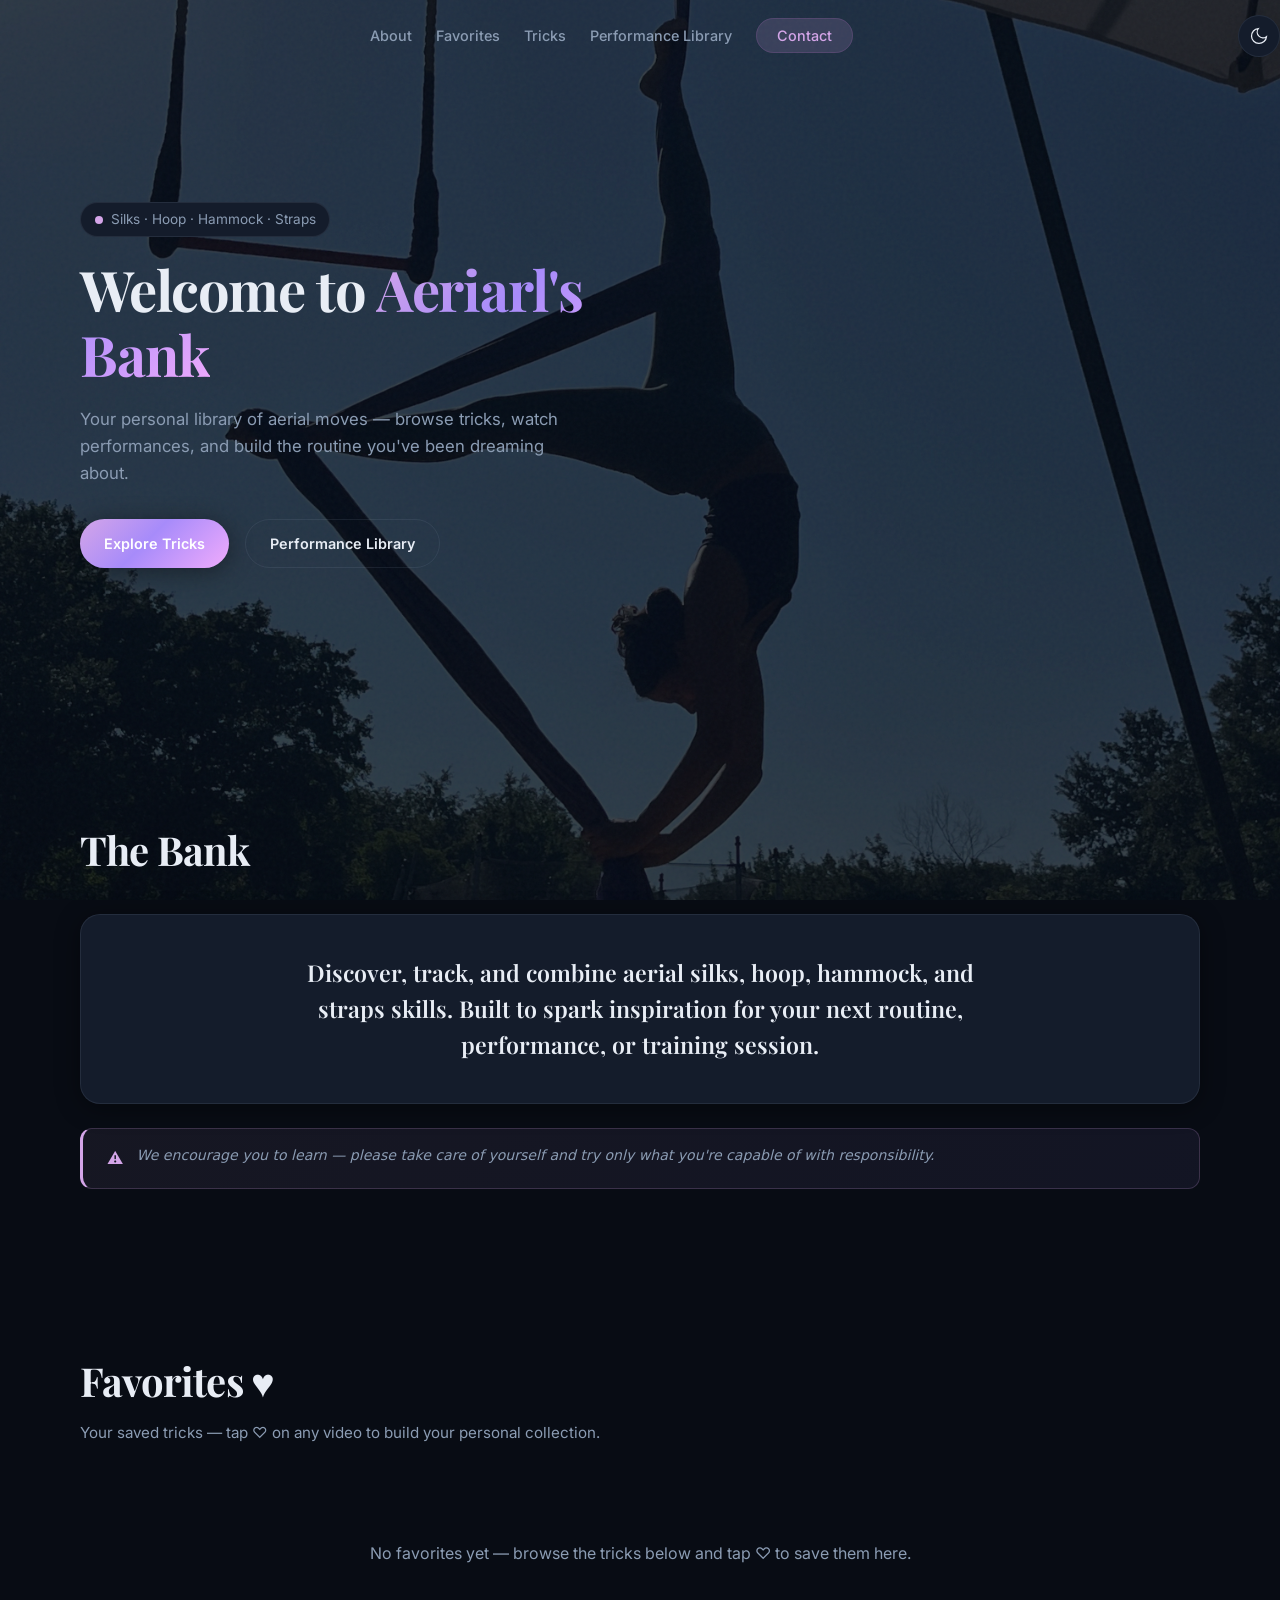
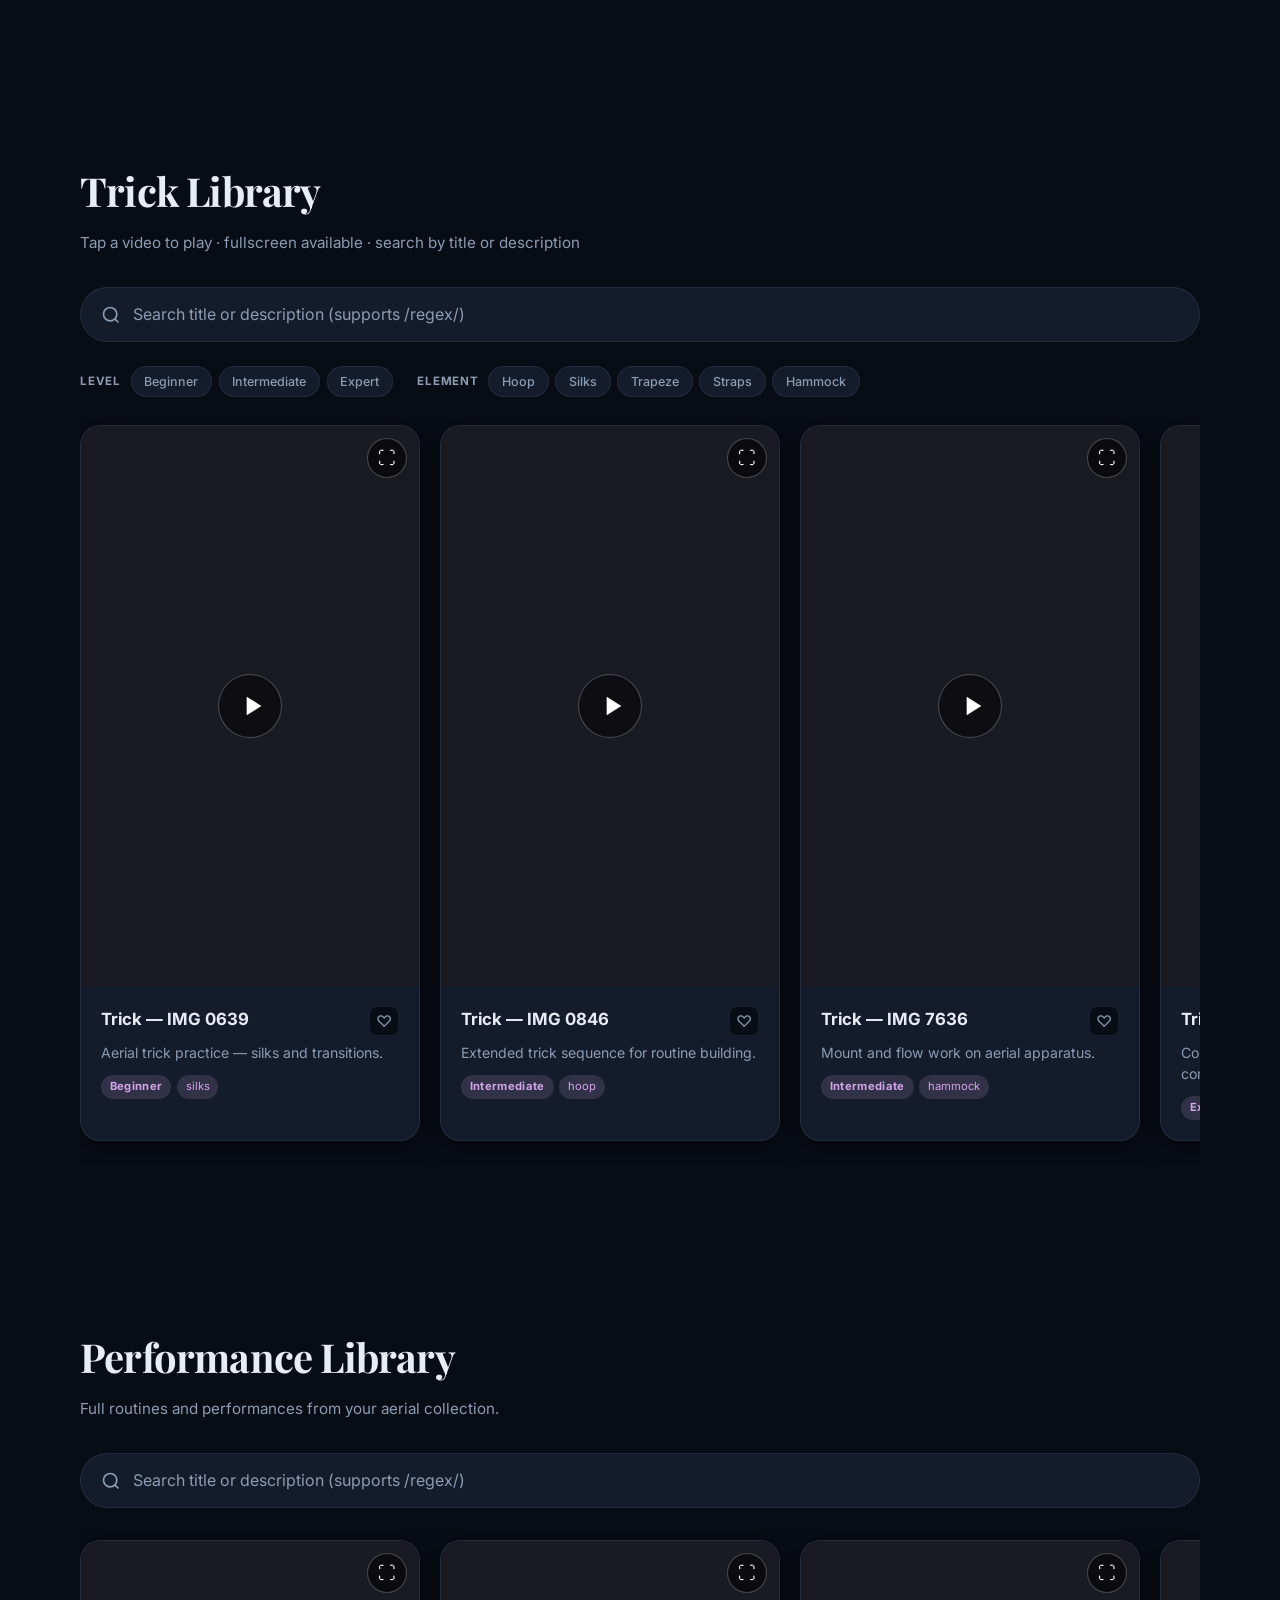
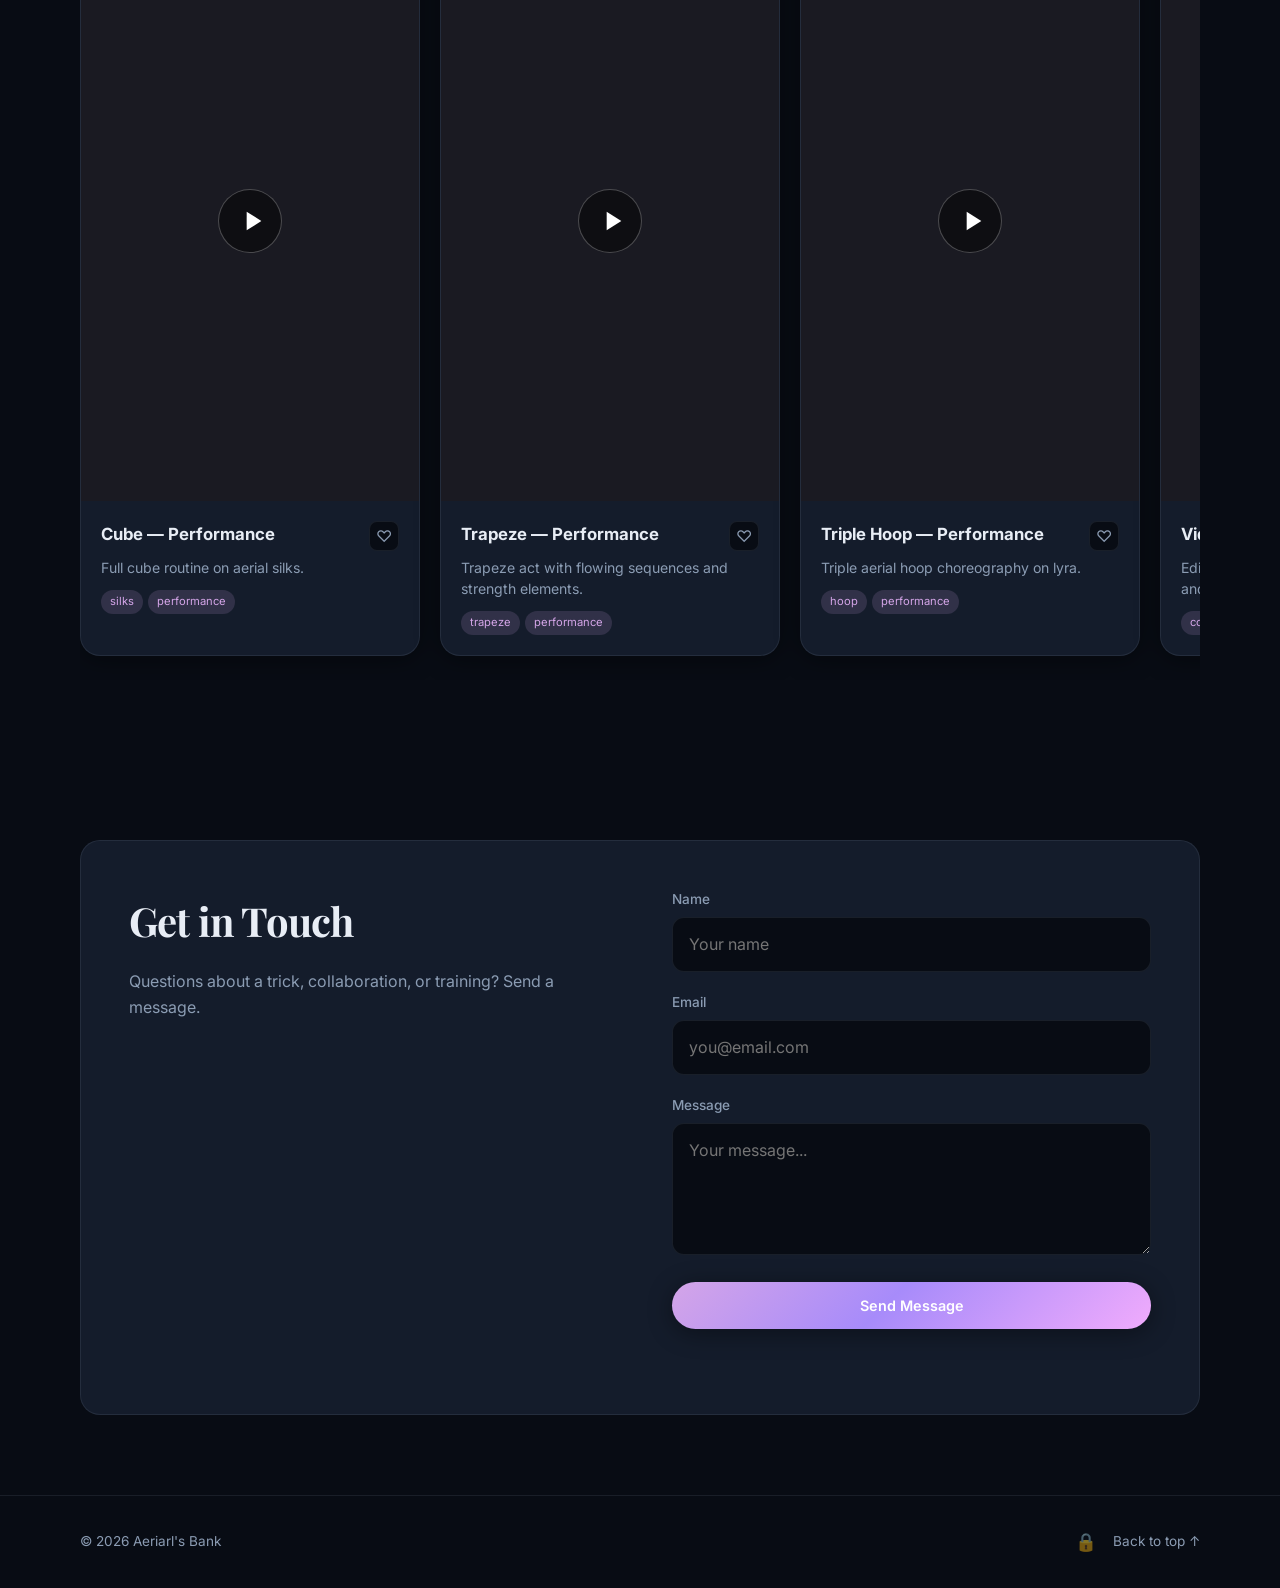
==== commit b3addbaa: "few fixes - up the favorite, edit level in admin mode" ====
--- a/index.html
+++ b/index.html
@@ -20,8 +20,8 @@
     <nav class="nav container">
       <ul class="nav__links" id="navLinks">
         <li><a href="#about" class="nav__link">About</a></li>
+        <li><a href="#favorites" class="nav__link">Favorites</a></li>
         <li><a href="#tricks" class="nav__link">Tricks</a></li>
-        <li><a href="#favorites" class="nav__link">Favorites</a></li>
         <li><a href="#performances" class="nav__link">Performance Library</a></li>
         <li><a href="#contact" class="nav__link nav__link--cta">Contact</a></li>
       </ul>
@@ -83,6 +83,17 @@
       </div>
     </section>
 
+    <section class="section feed-section" id="favorites">
+      <div class="container">
+        <div class="section__header">
+          <h2 class="section__title">Favorites ♥</h2>
+          <p class="section__subtitle">Your saved tricks — tap ♡ on any video to build your personal collection.</p>
+        </div>
+        <div class="video-feed" id="favoritesFeed" aria-label="Favorites video feed"></div>
+        <p class="feed-empty" id="favoritesEmpty">No favorites yet — browse the tricks below and tap ♡ to save them here.</p>
+      </div>
+    </section>
+
     <section class="section feed-section" id="tricks">
       <div class="container">
         <div class="section__header">
@@ -132,17 +143,6 @@
         </div>
         <div class="video-feed" id="performancesFeed" aria-label="Performance Library video feed"></div>
         <p class="feed-empty" id="performancesEmpty" hidden>No performances match your search.</p>
-      </div>
-    </section>
-
-    <section class="section feed-section" id="favorites">
-      <div class="container">
-        <div class="section__header">
-          <h2 class="section__title">Favorites ♥</h2>
-          <p class="section__subtitle">Your saved tricks and performances.</p>
-        </div>
-        <div class="video-feed" id="favoritesFeed" aria-label="Favorites video feed"></div>
-        <p class="feed-empty" id="favoritesEmpty">No favorites yet — tap the heart icon on any video to save it here.</p>
       </div>
     </section>
 
--- a/styles.css
+++ b/styles.css
@@ -655,6 +655,8 @@
   font-weight: 700;
   font-size: 1.05rem;
   flex: 1;
+  min-width: 0;
+  overflow-wrap: break-word;
 }
 
 .video-card__edit {
@@ -706,6 +708,34 @@
   color: var(--accent);
   border-radius: 999px;
 }
+
+/* ===== Level badges ===== */
+.tag-level {
+  font-size: 0.68rem;
+  font-weight: 700;
+  padding: 0.2rem 0.6rem;
+  border-radius: 999px;
+  letter-spacing: 0.03em;
+}
+
+.tag-level--beginner {
+  background: rgba(52, 211, 153, 0.13);
+  color: #2dba86;
+}
+
+.tag-level--intermediate {
+  background: rgba(251, 191, 36, 0.13);
+  color: #d4920f;
+}
+
+.tag-level--expert {
+  background: rgba(248, 113, 113, 0.13);
+  color: #e05555;
+}
+
+[data-theme="light"] .tag-level--beginner { color: #1a9068; }
+[data-theme="light"] .tag-level--intermediate { color: #b47a0a; }
+[data-theme="light"] .tag-level--expert { color: #c03333; }
 
 /* ===== Filter bar ===== */
 .filter-bar {
@@ -819,11 +849,11 @@
   width: 100%;
   padding: 0.85rem 1rem;
   background: var(--bg);
+  color: var(--text);
   border: 1px solid var(--border);
   border-radius: var(--radius);
   cursor: pointer;
   transition: border-color var(--transition), box-shadow var(--transition);
-  appearance: auto;
 }
 
 .form-group select:focus {
